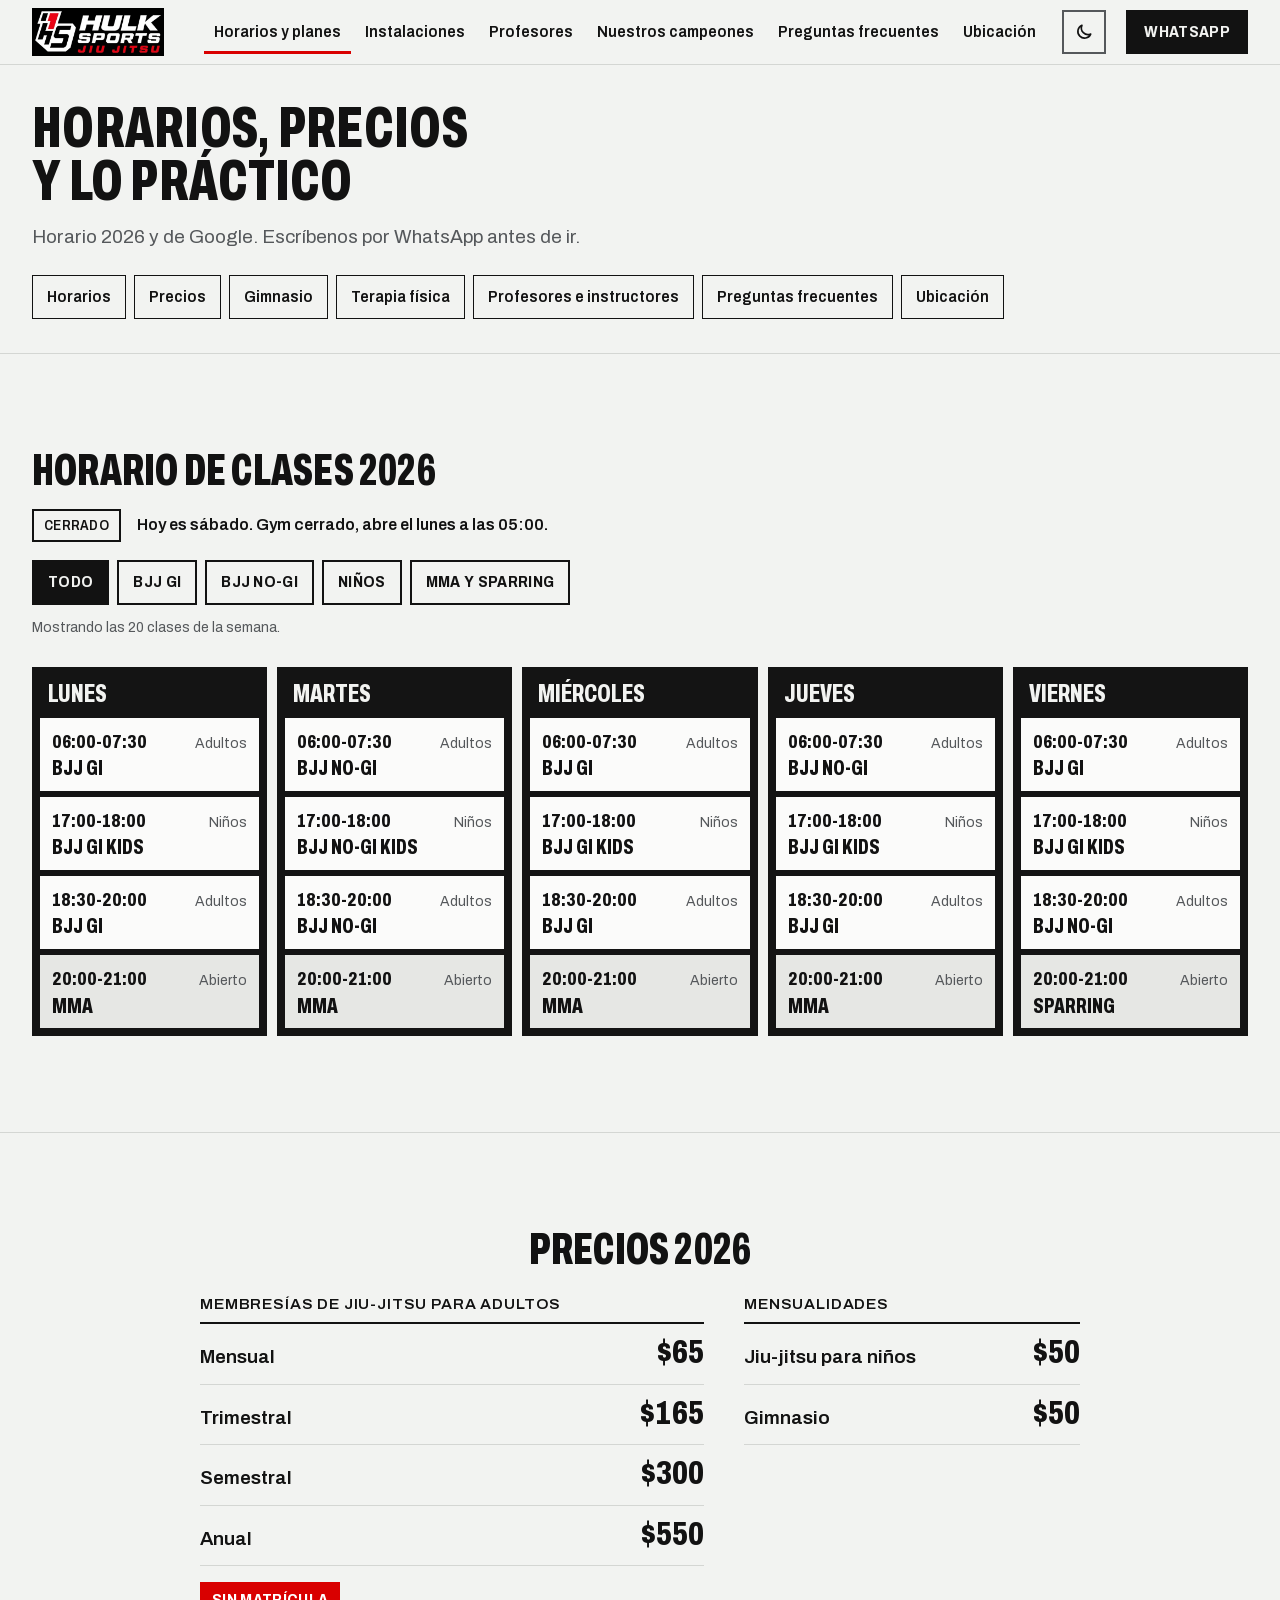
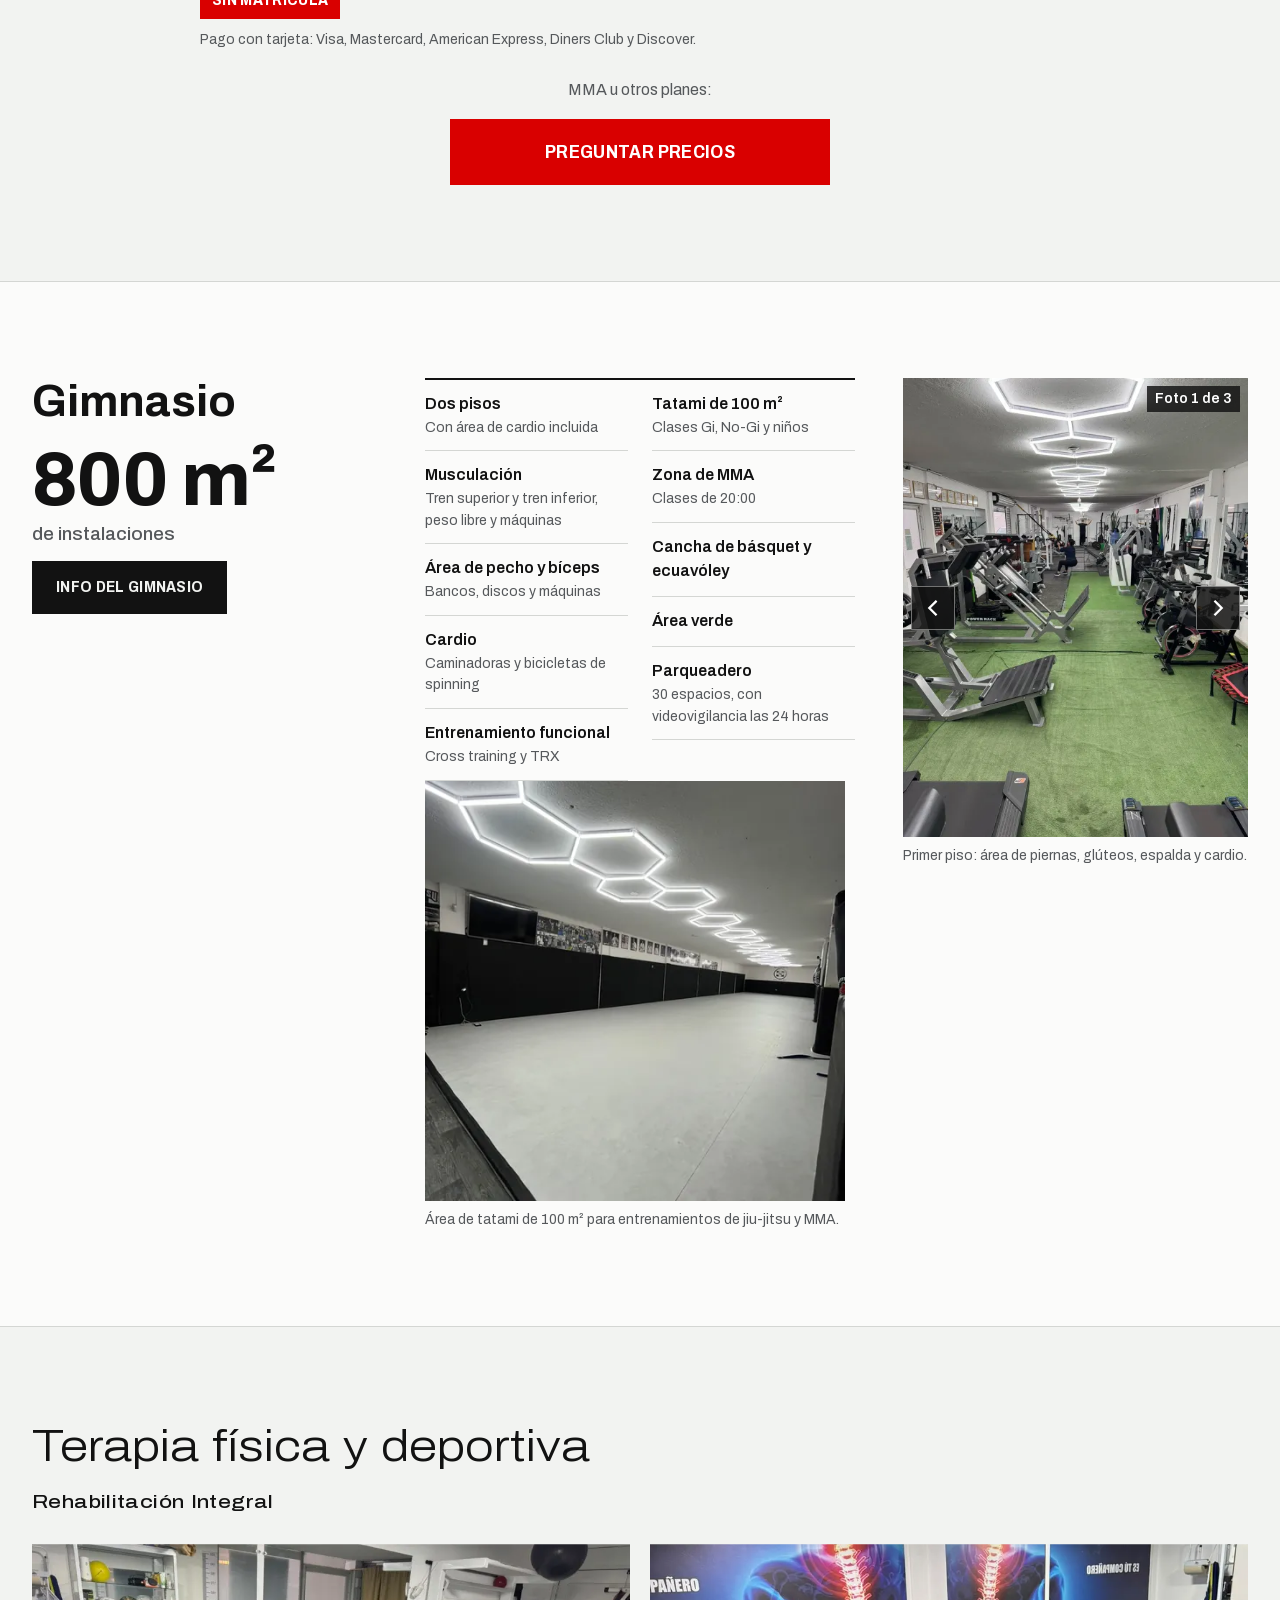
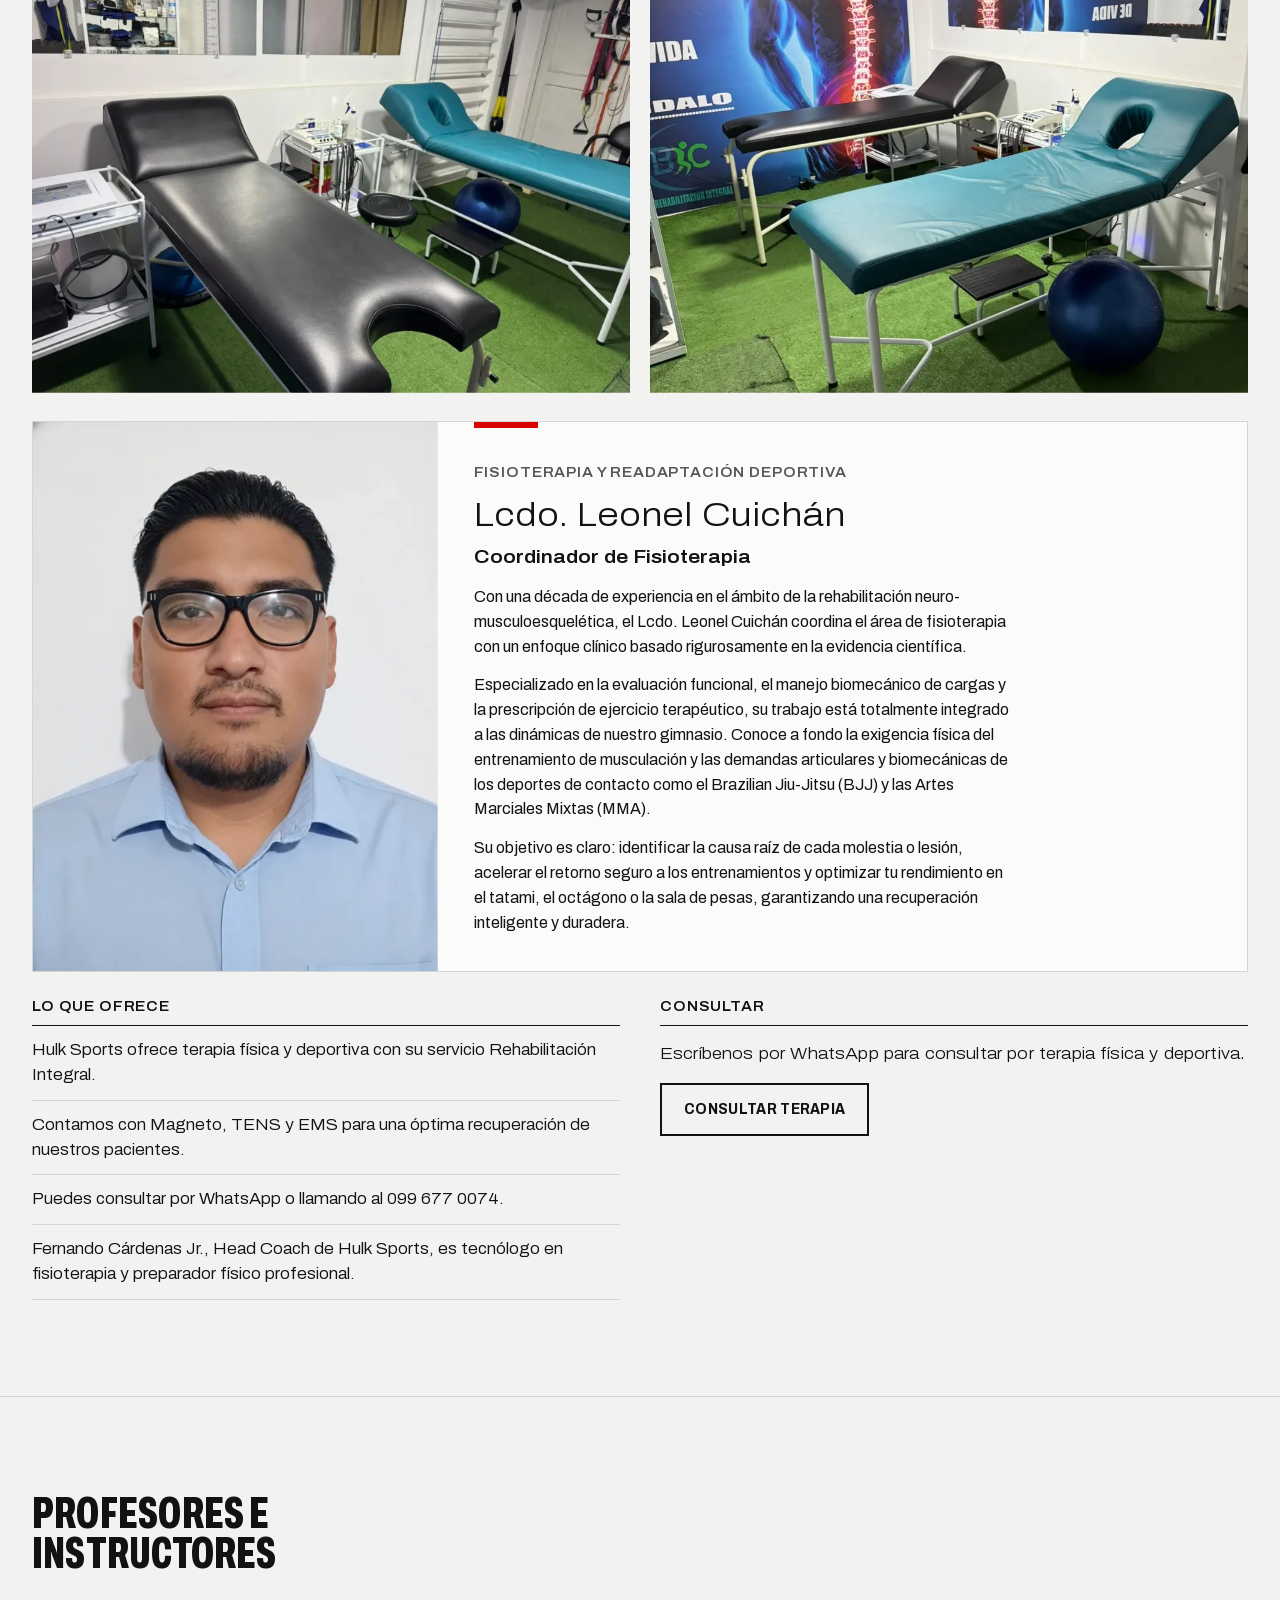
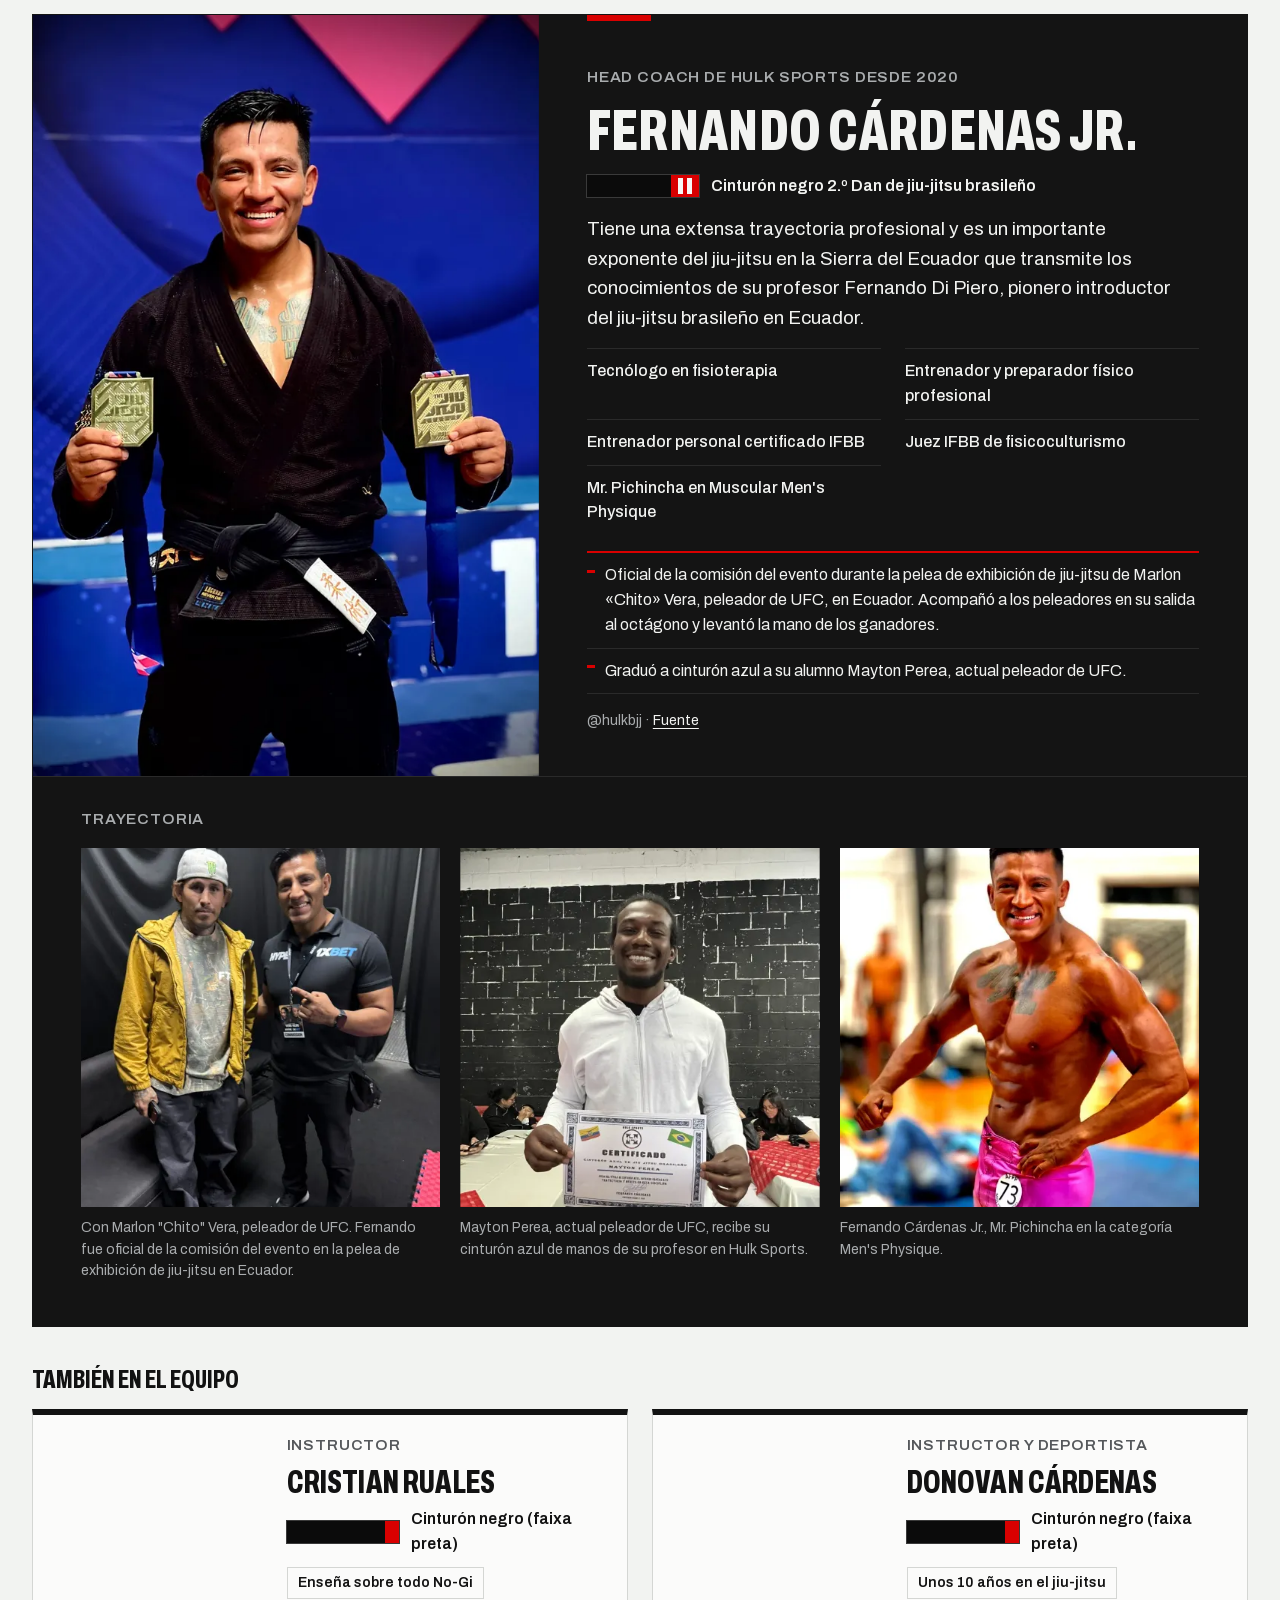
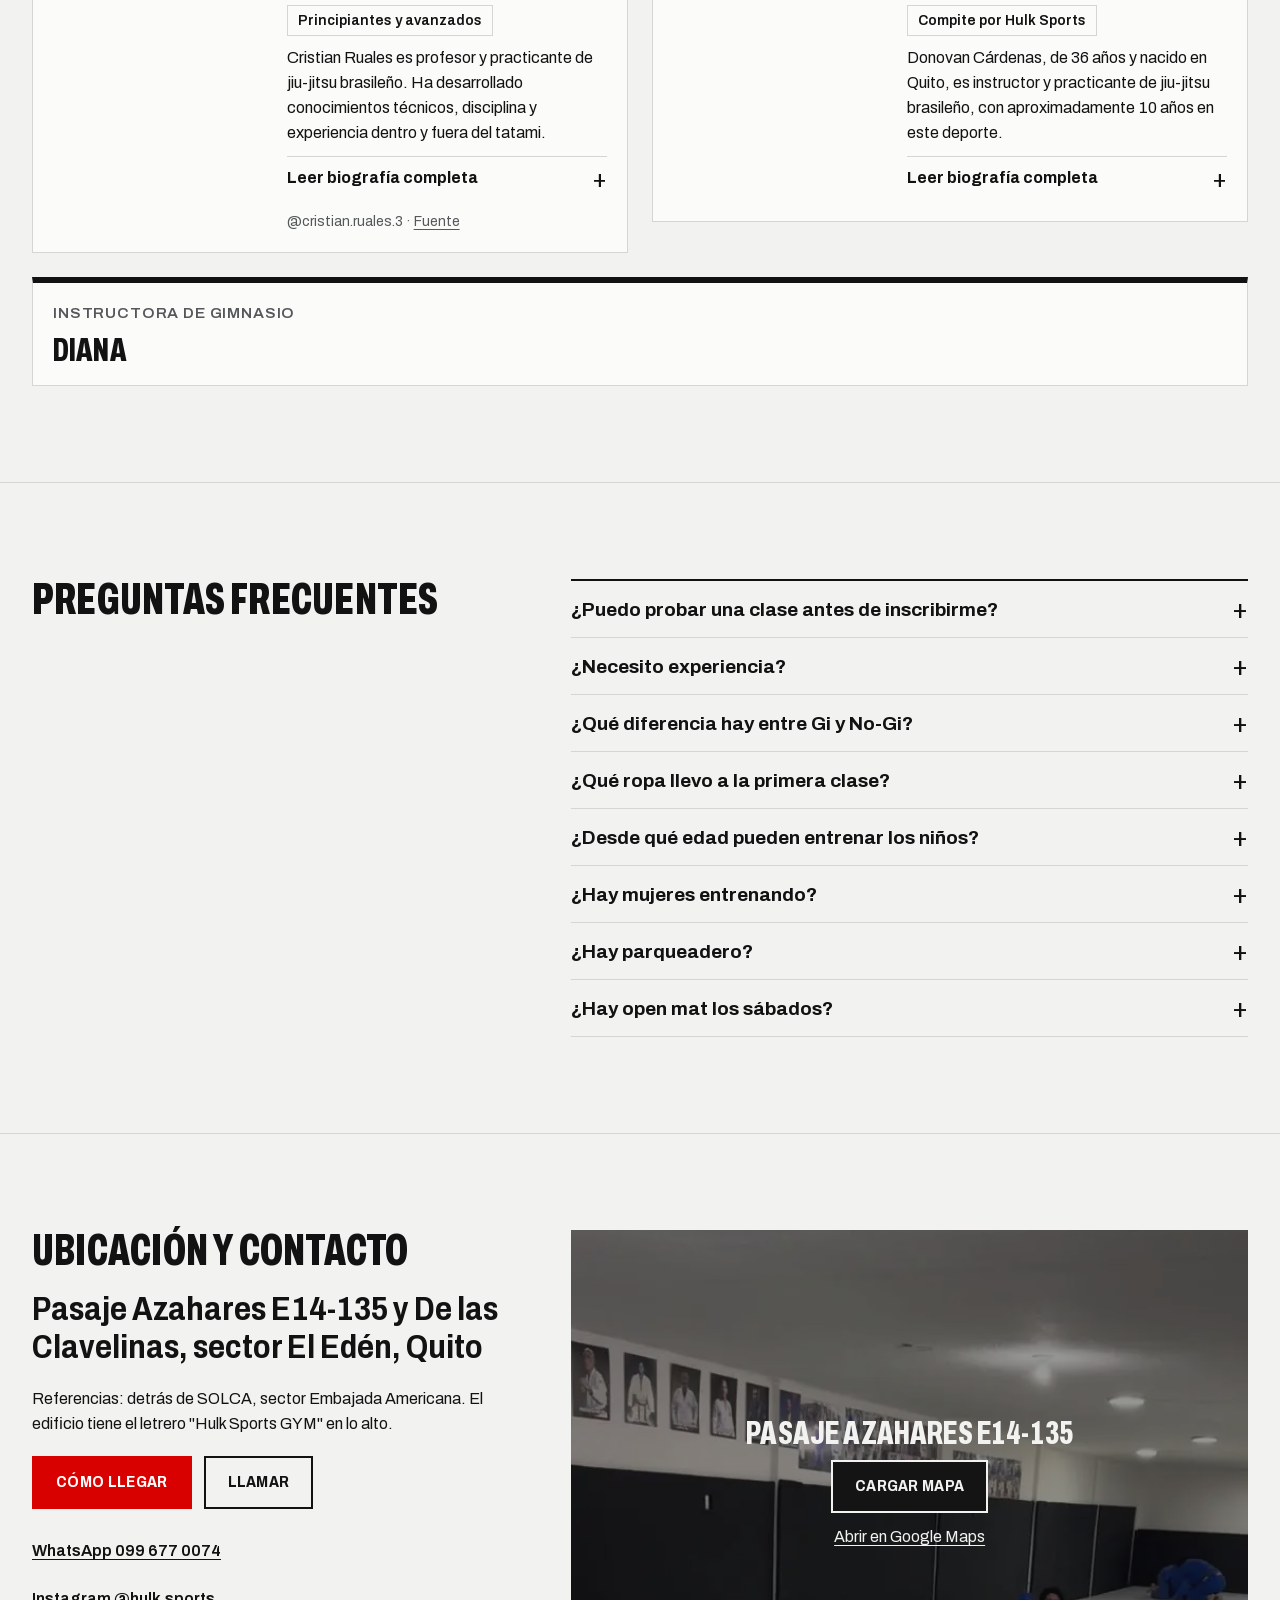
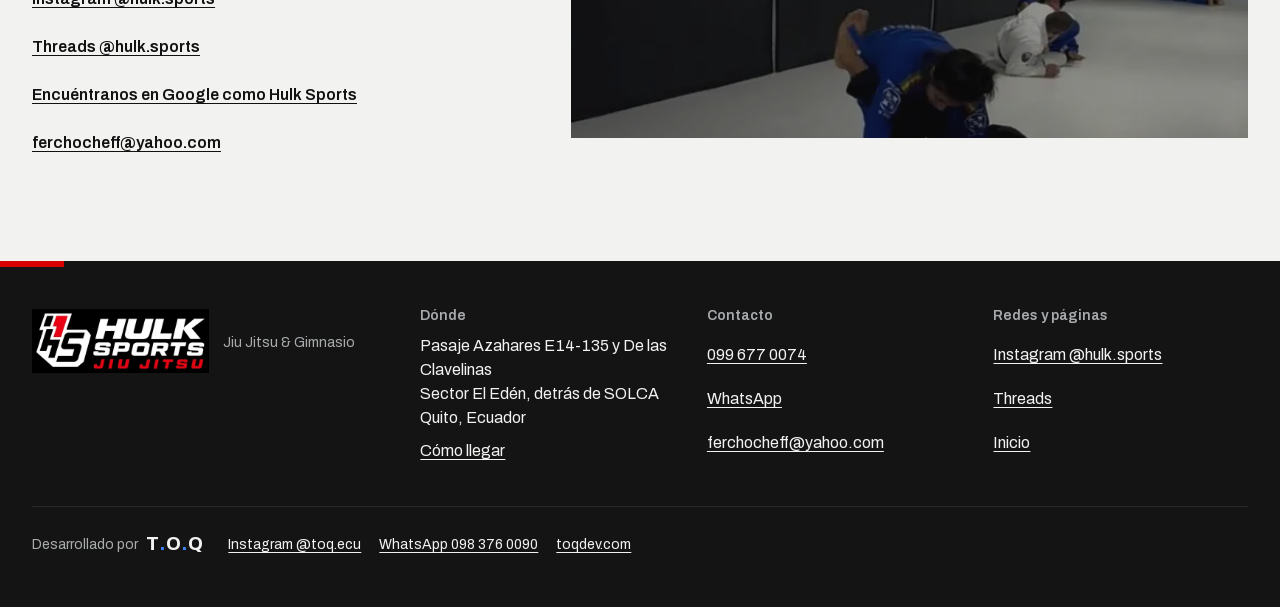
==== horarios-y-planes.html @ 64f9b918 "Carrusel y contado" ====
<!doctype html>
<html lang="es-EC">
<head>
  <meta charset="utf-8">
  <meta name="viewport" content="width=device-width, initial-scale=1, viewport-fit=cover">
  <title>Horario 2026 de jiu-jitsu y MMA en Quito · Hulk Sports</title>
  <meta name="description" content="Horario 2026 de jiu-jitsu Gi y No-Gi, niños, MMA y sparring. Precios, gimnasio, terapia física, profesores y cómo llegar a Hulk Sports, El Edén, Quito.">
  <meta name="theme-color" content="#141414">
  <meta property="og:type" content="website">
  <meta property="og:locale" content="es_EC">
  <meta property="og:site_name" content="Hulk Sports">
  <meta property="og:title" content="Horario 2026 de jiu-jitsu y MMA en Quito · Hulk Sports">
  <meta property="og:description" content="Horario 2026 por día y disciplina, precios de membresías y cómo llegar a Hulk Sports, El Edén, Quito.">
  <meta property="og:url" content="https://hulksportsec.com/horarios-y-planes">
  <meta property="og:image" content="https://hulksportsec.com/assets/og-hulk-sports-nuevo.jpg">
  <meta property="og:image:width" content="1200">
  <meta property="og:image:height" content="630">
  <meta name="twitter:card" content="summary_large_image">
  <link rel="canonical" href="https://hulksportsec.com/horarios-y-planes">
  <link rel="icon" href="favicon.ico" sizes="48x48">
  <link rel="icon" type="image/png" sizes="32x32" href="assets/logo/favicon-32-hs.png">
  <link rel="apple-touch-icon" href="assets/logo/apple-touch-icon-hs.png">
  <link rel="preload" href="assets/fonts/archivo-latin-var.woff2" as="font" type="font/woff2" crossorigin>
  <link rel="stylesheet" href="css/styles.css">
  <script>
    document.documentElement.classList.add('js');
    // Tema elegido con el botón (antes de pintar, para que no parpadee)
    try { var t = localStorage.getItem('tema'); if (t === 'oscuro' || t === 'claro') document.documentElement.dataset.tema = t; } catch (e) {}
  </script>
  <script type="application/ld+json">
  {
    "@context": "https://schema.org",
    "@graph": [
      {
        "@type": "WebPage",
        "@id": "https://hulksportsec.com/horarios-y-planes#pagina",
        "url": "https://hulksportsec.com/horarios-y-planes",
        "name": "Horario 2026 de jiu-jitsu y MMA en Quito · Hulk Sports",
        "inLanguage": "es-EC",
        "isPartOf": {"@id": "https://hulksportsec.com/#sitio"},
        "about": {"@id": "https://hulksportsec.com/#hulk-sports"},
        "breadcrumb": {"@id": "https://hulksportsec.com/horarios-y-planes#migas"}
      },
      {
        "@type": "BreadcrumbList",
        "@id": "https://hulksportsec.com/horarios-y-planes#migas",
        "itemListElement": [
          {"@type": "ListItem", "position": 1, "name": "Inicio", "item": "https://hulksportsec.com/"},
          {"@type": "ListItem", "position": 2, "name": "Horarios y planes", "item": "https://hulksportsec.com/horarios-y-planes"}
        ]
      }
    ]
  }
  </script>
</head>
<body>
<a class="saltar" href="#contenido">Saltar al contenido</a>

<header class="top">
  <div class="wrap">
    <a class="marca" href="index.html" aria-label="Hulk Sports, inicio">
      <img src="assets/logo/logo-hulk-sports-horizontal-480.webp" srcset="assets/logo/logo-hulk-sports-horizontal-480.webp 480w, assets/logo/logo-hulk-sports-horizontal-960.webp 960w" sizes="132px" width="132" height="48" alt="">
    </a>
    <nav class="nav" aria-label="Principal">
      <a href="horarios-y-planes.html#horarios" aria-current="page"><span class="corto">Horarios</span><span class="largo">Horarios y planes</span></a>
      <a href="index.html#instalaciones">Instalaciones</a>
      <a href="#equipo">Profesores</a>
      <a href="index.html#campeones">Nuestros campeones</a>
      <a href="#preguntas">Preguntas frecuentes</a>
      <a class="solo-escritorio" href="#ubicacion">Ubicación</a>
    </nav>
    <button type="button" class="tema" data-tema-boton aria-pressed="false" aria-label="Modo oscuro" title="Cambiar a modo oscuro"><svg class="luna" viewBox="0 0 24 24" aria-hidden="true"><path d="M20 14.5A8 8 0 0 1 9.5 4a8 8 0 1 0 10.5 10.5Z"/></svg><svg class="sol" viewBox="0 0 24 24" aria-hidden="true"><circle cx="12" cy="12" r="4"/><path d="M12 2v2M12 20v2M4.9 4.9l1.4 1.4M17.7 17.7l1.4 1.4M2 12h2M20 12h2M4.9 19.1l1.4-1.4M17.7 6.3l1.4-1.4"/></svg></button>
    <a class="btn btn-tinta solo-escritorio" data-wa="general" href="https://wa.me/593996770074?text=Hola%20Hulk%20Sports%2C%20tengo%20una%20pregunta.">WhatsApp</a>
  </div>
</header>

<main id="contenido">

  <section class="intro2" aria-labelledby="titulo-p2">
    <div class="wrap">
      <h1 id="titulo-p2" class="voz-golpe">Horarios, precios y lo práctico</h1>
      <p>Horario 2026 y de Google. Escríbenos por WhatsApp antes de ir.</p>
      <nav class="saltos" aria-label="En esta página">
        <a href="#horarios">Horarios</a>
        <a href="#precios">Precios</a>
        <a href="#gimnasio">Gimnasio</a>
        <a href="#terapia">Terapia física</a>
        <a href="#equipo">Profesores e instructores</a>
        <a href="#preguntas">Preguntas frecuentes</a>
        <a href="#ubicacion">Ubicación</a>
      </nav>
    </div>
  </section>

  <section id="horarios" class="sec" aria-labelledby="titulo-horarios">
    <div class="wrap">
      <div class="pizarra-cabeza">
        <h2 id="titulo-horarios" class="voz-golpe">Horario de clases 2026</h2>
        <p class="estado" id="estado" aria-live="polite">Lunes a viernes. Open mat los sábados.</p>
        <div class="filtros-wrap">
          <div class="filtros" role="group" aria-label="Filtrar por disciplina">
            <button type="button" data-filtro="todo" aria-pressed="true">Todo</button>
            <button type="button" data-filtro="gi" aria-pressed="false">BJJ Gi</button>
            <button type="button" data-filtro="nogi" aria-pressed="false">BJJ No-Gi</button>
            <button type="button" data-filtro="ninos" aria-pressed="false">Niños</button>
            <button type="button" data-filtro="mma" aria-pressed="false">MMA y sparring</button>
          </div>
          <p class="nota" id="filtro-resumen" aria-live="polite">Mostrando las 20 clases de la semana.</p>
        </div>
      </div>

      <div class="pizarra" id="pizarra">
        <article class="dia" data-dia="1" aria-labelledby="d1">
          <h3 id="d1">Lunes <span class="hoy-marca">Hoy</span></h3>
          <ol>
            <li class="clase" data-tipo="gi" data-hora="06:00"><span class="horas"><time>06:00</time>-<time>07:30</time></span><span class="nombre">BJJ Gi</span><span class="nivel">Adultos</span></li>
            <li class="clase" data-tipo="ninos" data-hora="17:00"><span class="horas"><time>17:00</time>-<time>18:00</time></span><span class="nombre">BJJ Gi Kids</span><span class="nivel">Niños</span></li>
            <li class="clase" data-tipo="gi" data-hora="18:30"><span class="horas"><time>18:30</time>-<time>20:00</time></span><span class="nombre">BJJ Gi</span><span class="nivel">Adultos</span></li>
            <li class="clase" data-tipo="mma" data-hora="20:00"><span class="horas"><time>20:00</time>-<time>21:00</time></span><span class="nombre">MMA</span><span class="nivel">Abierto</span></li>
          </ol>
        </article>
        <article class="dia" data-dia="2" aria-labelledby="d2">
          <h3 id="d2">Martes <span class="hoy-marca">Hoy</span></h3>
          <ol>
            <li class="clase" data-tipo="nogi" data-hora="06:00"><span class="horas"><time>06:00</time>-<time>07:30</time></span><span class="nombre">BJJ No-Gi</span><span class="nivel">Adultos</span></li>
            <li class="clase" data-tipo="ninos" data-hora="17:00"><span class="horas"><time>17:00</time>-<time>18:00</time></span><span class="nombre">BJJ No-Gi Kids</span><span class="nivel">Niños</span></li>
            <li class="clase" data-tipo="nogi" data-hora="18:30"><span class="horas"><time>18:30</time>-<time>20:00</time></span><span class="nombre">BJJ No-Gi</span><span class="nivel">Adultos</span></li>
            <li class="clase" data-tipo="mma" data-hora="20:00"><span class="horas"><time>20:00</time>-<time>21:00</time></span><span class="nombre">MMA</span><span class="nivel">Abierto</span></li>
          </ol>
        </article>
        <article class="dia" data-dia="3" aria-labelledby="d3">
          <h3 id="d3">Miércoles <span class="hoy-marca">Hoy</span></h3>
          <ol>
            <li class="clase" data-tipo="gi" data-hora="06:00"><span class="horas"><time>06:00</time>-<time>07:30</time></span><span class="nombre">BJJ Gi</span><span class="nivel">Adultos</span></li>
            <li class="clase" data-tipo="ninos" data-hora="17:00"><span class="horas"><time>17:00</time>-<time>18:00</time></span><span class="nombre">BJJ Gi Kids</span><span class="nivel">Niños</span></li>
            <li class="clase" data-tipo="gi" data-hora="18:30"><span class="horas"><time>18:30</time>-<time>20:00</time></span><span class="nombre">BJJ Gi</span><span class="nivel">Adultos</span></li>
            <li class="clase" data-tipo="mma" data-hora="20:00"><span class="horas"><time>20:00</time>-<time>21:00</time></span><span class="nombre">MMA</span><span class="nivel">Abierto</span></li>
          </ol>
        </article>
        <article class="dia" data-dia="4" aria-labelledby="d4">
          <h3 id="d4">Jueves <span class="hoy-marca">Hoy</span></h3>
          <ol>
            <li class="clase" data-tipo="nogi" data-hora="06:00"><span class="horas"><time>06:00</time>-<time>07:30</time></span><span class="nombre">BJJ No-Gi</span><span class="nivel">Adultos</span></li>
            <li class="clase" data-tipo="ninos" data-hora="17:00"><span class="horas"><time>17:00</time>-<time>18:00</time></span><span class="nombre">BJJ Gi Kids</span><span class="nivel">Niños</span></li>
            <li class="clase" data-tipo="gi" data-hora="18:30"><span class="horas"><time>18:30</time>-<time>20:00</time></span><span class="nombre">BJJ Gi</span><span class="nivel">Adultos</span></li>
            <li class="clase" data-tipo="mma" data-hora="20:00"><span class="horas"><time>20:00</time>-<time>21:00</time></span><span class="nombre">MMA</span><span class="nivel">Abierto</span></li>
          </ol>
        </article>
        <article class="dia" data-dia="5" aria-labelledby="d5">
          <h3 id="d5">Viernes <span class="hoy-marca">Hoy</span></h3>
          <ol>
            <li class="clase" data-tipo="gi" data-hora="06:00"><span class="horas"><time>06:00</time>-<time>07:30</time></span><span class="nombre">BJJ Gi</span><span class="nivel">Adultos</span></li>
            <li class="clase" data-tipo="ninos" data-hora="17:00"><span class="horas"><time>17:00</time>-<time>18:00</time></span><span class="nombre">BJJ Gi Kids</span><span class="nivel">Niños</span></li>
            <li class="clase" data-tipo="nogi" data-hora="18:30"><span class="horas"><time>18:30</time>-<time>20:00</time></span><span class="nombre">BJJ No-Gi</span><span class="nivel">Adultos</span></li>
            <li class="clase" data-tipo="sparring" data-hora="20:00"><span class="horas"><time>20:00</time>-<time>21:00</time></span><span class="nombre">Sparring</span><span class="nivel">Abierto</span></li>
          </ol>
        </article>
      </div>
    </div>
  </section>

  <section id="precios" class="sec precios con-filo" aria-labelledby="titulo-precios">
    <div class="wrap">
      <h2 id="titulo-precios" class="sec-titulo voz-golpe">Precios 2026</h2>
      <div class="tarifas-grid">
        <div class="tarifas">
          <h3>Membresías de <span class="sin-corte">jiu-jitsu</span> para adultos</h3>
          <ul class="tarifas-lista">
            <li><span>Mensual</span><strong>$65</strong></li>
            <li><span>Trimestral</span><strong>$165</strong></li>
            <li><span>Semestral</span><strong>$300</strong></li>
            <li><span>Anual</span><strong>$550</strong></li>
          </ul>
          <p class="tarifas-sello">Sin matrícula</p>
          <p class="nota">Pago con tarjeta: Visa, Mastercard, American Express, Diners Club y Discover.</p>
        </div>
        <div class="promo" data-vence="2026-11-15">
          <p class="promo-etiqueta">Promoción del gimnasio</p>
          <p class="promo-cifra"><strong>$75</strong><span>3 meses de gimnasio</span></p>
          <p class="promo-fecha">Válida hasta el 15 de noviembre de 2026.</p>
        </div>
        <div class="tarifas">
          <h3>Mensualidades</h3>
          <ul class="tarifas-lista">
            <li><span>Jiu-jitsu para niños</span><strong>$50</strong></li>
            <li><span>Gimnasio</span><strong>$50</strong></li>
          </ul>
        </div>
      </div>
      <p class="precios-otros">MMA u otros planes:</p>
      <a class="btn btn-rojo btn-grande" data-wa="planes" href="https://wa.me/593996770074?text=Hola%20Hulk%20Sports%2C%20%C2%BFcu%C3%A1les%20son%20los%20precios%20y%20planes%20vigentes%3F">Preguntar precios</a>
    </div>
  </section>

  <section id="gimnasio" class="sec gym2" aria-labelledby="titulo-gym">
    <div class="wrap">
      <div class="pila">
        <h2 id="titulo-gym" class="sec-titulo voz-ritmo">Gimnasio</h2>
        <p class="metros">800 m²<small>de instalaciones</small></p>
        <a class="btn btn-tinta" data-wa="gym" href="https://wa.me/593996770074?text=Hola%20Hulk%20Sports%2C%20quiero%20informaci%C3%B3n%20del%20gimnasio%3A%20horario%20y%20precio.">Info del gimnasio</a>
      </div>
      <div>
        <ul class="zonas-lista">
          <li>Dos pisos<small>Con área de cardio incluida</small></li>
          <li>Musculación<small>Tren superior y tren inferior, peso libre y máquinas</small></li>
          <li>Área de pecho y bíceps<small>Bancos, discos y máquinas</small></li>
          <li>Cardio<small>Caminadoras y bicicletas de spinning</small></li>
          <li>Entrenamiento funcional<small>Cross training y TRX</small></li>
          <li>Tatami de 100 m²<small>Clases Gi, No-Gi y niños</small></li>
          <li>Zona de MMA<small>Clases de 20:00</small></li>
          <li>Cancha de básquet y ecuavóley</li>
          <li>Área verde</li>
          <li>Parqueadero<small>30 espacios, con videovigilancia las 24 horas</small></li>
        </ul>
        <figure class="gym-tatami">
          <img src="assets/fotos/tatami-amplio-800.webp" srcset="assets/fotos/tatami-amplio-480.webp 480w, assets/fotos/tatami-amplio-800.webp 800w, assets/fotos/tatami-amplio-1080.webp 1080w" sizes="(min-width: 600px) 420px, calc(100vw - 32px)" width="1080" height="1080" alt="Tatami blanco con paredes acolchadas negras y luces LED hexagonales en el techo; sacos de boxeo a la derecha" loading="lazy" decoding="async">
          <figcaption>Área de tatami de 100 m² para entrenamientos de jiu-jitsu y MMA.</figcaption>
        </figure>
      </div>
      <div class="carrusel gym-carrusel" data-carrusel role="group" aria-roledescription="carrusel" aria-label="Fotos del gimnasio">
        <p class="carrusel-contador" aria-live="polite">Foto 1 de 3</p>
        <ul class="carrusel-pista" tabindex="0" aria-label="Fotos del gimnasio">
          <li class="carrusel-foto">
            <figure>
              <img src="assets/fotos/gym-piso-principal-480.webp" srcset="assets/fotos/gym-piso-principal-480.webp 480w, assets/fotos/gym-piso-principal-960.webp 960w" sizes="(min-width: 900px) 30vw, 100vw" width="960" height="1280" alt="Piso principal del gimnasio: máquinas de pierna a la izquierda, bicicletas de spinning a la derecha, piso de césped sintético y luces LED hexagonales en el techo" loading="lazy" decoding="async">
              <figcaption>Primer piso: área de piernas, glúteos, espalda y cardio.</figcaption>
            </figure>
          </li>
          <li class="carrusel-foto">
            <figure>
              <img src="assets/fotos/gym-cardio-480.webp" srcset="assets/fotos/gym-cardio-480.webp 480w, assets/fotos/gym-cardio-960.webp 960w" sizes="(min-width: 900px) 30vw, 100vw" width="960" height="1280" alt="Primer piso visto desde las caminadoras: máquinas de pierna a la izquierda, bicicletas de spinning y espejos a la derecha, piso de césped sintético y luces LED hexagonales en el techo" loading="lazy" decoding="async">
              <figcaption>Primer piso visto desde las caminadoras, con máquinas de pierna y bicicletas de spinning.</figcaption>
            </figure>
          </li>
          <li class="carrusel-foto">
            <figure>
              <img src="assets/fotos/gym-pecho-biceps-480.webp" srcset="assets/fotos/gym-pecho-biceps-480.webp 480w, assets/fotos/gym-pecho-biceps-960.webp 960w" sizes="(min-width: 900px) 30vw, 100vw" width="960" height="1280" alt="Área de pecho y bíceps: banco con discos, máquinas de pecho iluminadas con luces LED moradas y un mural de Hulk con la frase No excusas" loading="lazy" decoding="async">
              <figcaption>Segundo piso: tren superior, pecho, bíceps, tríceps y hombros.</figcaption>
            </figure>
          </li>
        </ul>
        <button class="carrusel-flecha carrusel-ant" type="button" aria-label="Foto anterior"><svg viewBox="0 0 24 24" aria-hidden="true" focusable="false"><path d="M15 5l-7 7 7 7"/></svg></button>
        <button class="carrusel-flecha carrusel-sig" type="button" aria-label="Foto siguiente"><svg viewBox="0 0 24 24" aria-hidden="true" focusable="false"><path d="M9 5l7 7-7 7"/></svg></button>
      </div>
    </div>
  </section>

  <section id="terapia" class="sec terapia" aria-labelledby="titulo-terapia">
    <div class="wrap">
      <h2 id="titulo-terapia">Terapia física y deportiva</h2>
      <p class="terapia-marca">Rehabilitación Integral</p>
      <div class="terapia-fotos">
        <figure>
          <img src="assets/fotos/fisio-camillas-480.webp" srcset="assets/fotos/fisio-camillas-480.webp 480w, assets/fotos/fisio-camillas-800.webp 800w, assets/fotos/fisio-camillas-1280.webp 1280w" sizes="(min-width: 900px) 50vw, 100vw" width="1280" height="960" alt="Sala de terapia física con dos camillas, una negra y una turquesa, equipos con electrodos sobre carritos, balón de ejercicio, espaldera y bandas elásticas" loading="lazy" decoding="async" data-revelar>
        </figure>
        <figure>
          <img src="assets/fotos/fisio-sala-480.webp" srcset="assets/fotos/fisio-sala-480.webp 480w, assets/fotos/fisio-sala-960.webp 960w" sizes="(min-width: 900px) 50vw, 100vw" width="960" height="1280" alt="Camilla turquesa y camilla negra frente a un mural de una columna vertebral iluminada, con piso de césped sintético" loading="lazy" decoding="async" data-revelar>
        </figure>
      </div>
      <article class="especialista" aria-labelledby="nombre-leonel">
        <figure class="especialista-foto">
          <img src="assets/fotos/leonel-cuichan-480.webp" srcset="assets/fotos/leonel-cuichan-480.webp 480w, assets/fotos/leonel-cuichan-800.webp 800w" sizes="(min-width: 900px) 30vw, (min-width: 520px) 320px, 100vw" width="800" height="1097" alt="Retrato del Lic. Leonel Cuichán" loading="lazy" decoding="async" data-revelar>
        </figure>
        <div class="especialista-texto">
          <p class="especialista-etiqueta">Fisioterapia y Readaptación Deportiva</p>
          <h3 id="nombre-leonel">Lcdo. Leonel Cuichán</h3>
          <p class="especialista-cargo">Coordinador de Fisioterapia</p>
          <p>Con una década de experiencia en el ámbito de la rehabilitación neuro-musculoesquelética, el Lcdo. Leonel Cuichán coordina el área de fisioterapia con un enfoque clínico basado rigurosamente en la evidencia científica.</p>
          <p>Especializado en la evaluación funcional, el manejo biomecánico de cargas y la prescripción de ejercicio terapéutico, su trabajo está totalmente integrado a las dinámicas de nuestro gimnasio. Conoce a fondo la exigencia física del entrenamiento de musculación y las demandas articulares y biomecánicas de los deportes de contacto como el Brazilian Jiu-Jitsu (BJJ) y las Artes Marciales Mixtas (MMA).</p>
          <p>Su objetivo es claro: identificar la causa raíz de cada molestia o lesión, acelerar el retorno seguro a los entrenamientos y optimizar tu rendimiento en el tatami, el octágono o la sala de pesas, garantizando una recuperación inteligente y duradera.</p>
        </div>
      </article>
      <div class="columnas">
        <div>
          <h3>Lo que ofrece</h3>
          <ul>
            <li>Hulk Sports ofrece terapia física y deportiva con su servicio Rehabilitación Integral.</li>
            <li>Contamos con Magneto, TENS y EMS para una óptima recuperación de nuestros pacientes.</li>
            <li>Puedes consultar por WhatsApp o llamando al 099 677 0074.</li>
            <li>Fernando Cárdenas Jr., Head Coach de Hulk Sports, es tecnólogo en fisioterapia y preparador físico profesional.</li>
          </ul>
        </div>
        <div class="pila">
          <h3>Consultar</h3>
          <p class="voz-calma">Escríbenos por WhatsApp para consultar por terapia física y deportiva.</p>
          <a class="btn btn-borde" data-wa="fisio" href="https://wa.me/593996770074?text=Hola%20Hulk%20Sports%2C%20quiero%20consultar%20por%20el%20servicio%20de%20terapia%20f%C3%ADsica%20y%20deportiva.">Consultar terapia</a>
        </div>
      </div>
    </div>
  </section>

  <section id="equipo" class="sec equipo con-filo" aria-labelledby="titulo-equipo">
    <div class="wrap">
      <h2 id="titulo-equipo" class="sec-titulo voz-golpe">Profesores e instructores</h2>

      <article class="coach" aria-labelledby="nombre-fernando">
        <figure class="coach-foto">
          <img src="assets/fotos/fernando-480.webp" srcset="assets/fotos/fernando-480.webp 480w, assets/fotos/fernando-800.webp 800w" sizes="(min-width: 1320px) 520px, (min-width: 900px) 40vw, 100vw" width="800" height="1000" alt="Fernando Cárdenas Jr. con gi negro y dos medallas doradas" loading="lazy" decoding="async" data-revelar>
        </figure>
        <div class="coach-texto">
          <p class="coach-etiqueta">Head Coach de Hulk Sports desde 2020</p>
          <h3 id="nombre-fernando" class="voz-golpe">Fernando Cárdenas Jr.</h3>
          <p class="grado"><span class="cinturon" aria-hidden="true"><span class="cuerpo"></span><span class="punta"><i></i><i></i></span></span>Cinturón negro 2.º Dan de jiu-jitsu brasileño</p>
          <p class="coach-bio">Tiene una extensa trayectoria profesional y es un importante exponente del jiu-jitsu en la Sierra del Ecuador que transmite los conocimientos de su profesor Fernando Di Piero, pionero introductor del jiu-jitsu brasileño en Ecuador.</p>
          <ul class="credenciales">
            <li>Tecnólogo en fisioterapia</li>
            <li>Entrenador y preparador físico profesional</li>
            <li>Entrenador personal certificado IFBB</li>
            <li>Juez IFBB de fisicoculturismo</li>
            <li>Mr. Pichincha en Muscular Men's Physique</li>
          </ul>
          <ul class="logros">
            <li>Oficial de la comisión del evento durante la pelea de exhibición de jiu-jitsu de Marlon «Chito» Vera, peleador de UFC, en Ecuador. Acompañó a los peleadores en su salida al octágono y levantó la mano de los ganadores.</li>
            <li>Graduó a cinturón azul a su alumno Mayton Perea, actual peleador de UFC.</li>
          </ul>
          <p class="coach-fuente">@hulkbjj · <a href="https://www.instagram.com/p/C4RPywfvAto/" target="_blank" rel="noopener">Fuente</a></p>
        </div>
        <div class="trayectoria">
          <h4>Trayectoria</h4>
          <div class="trayectoria-fotos">
            <figure>
              <img src="assets/fotos/profe-chito-vera-480.webp" srcset="assets/fotos/profe-chito-vera-480.webp 480w, assets/fotos/profe-chito-vera-960.webp 960w" sizes="(min-width: 1320px) 290px, (min-width: 900px) 21vw, 50vw" width="960" height="1280" alt="Fernando Cárdenas Jr., con polo negro y credencial del evento, junto a Marlon Chito Vera, de chaqueta amarilla y gorra, detrás del escenario" loading="lazy" decoding="async" data-revelar>
              <figcaption>Con Marlon "Chito" Vera, peleador de UFC. Fernando fue oficial de la comisión del evento en la pelea de exhibición de jiu-jitsu en Ecuador.</figcaption>
            </figure>
            <figure>
              <img src="assets/fotos/mayton-perea-azul-480.webp" srcset="assets/fotos/mayton-perea-azul-480.webp 480w, assets/fotos/mayton-perea-azul-900.webp 900w" sizes="(min-width: 1320px) 290px, (min-width: 900px) 21vw, 50vw" width="900" height="1200" alt="Mayton Perea sonríe y muestra su certificado de cinturón azul de jiu-jitsu brasileño de Hulk Sports, firmado por Fernando Cárdenas" loading="lazy" decoding="async" data-revelar>
              <figcaption>Mayton Perea, actual peleador de UFC, recibe su cinturón azul de manos de su profesor en Hulk Sports.</figcaption>
            </figure>
            <figure>
              <img src="assets/fotos/profe-fisicoculturismo-555.webp" width="555" height="558" alt="Fernando Cárdenas Jr. posa en una competencia de fisicoculturismo, con short fucsia y el número 73" loading="lazy" decoding="async" data-revelar>
              <figcaption>Fernando Cárdenas Jr., Mr. Pichincha en la categoría Men's Physique.</figcaption>
            </figure>
          </div>
        </div>
      </article>

      <div class="equipo-resto">
        <h3 class="equipo-sub">También en el equipo</h3>
        <ul class="profes">
          <li class="profe profe-con-foto">
            <figure class="profe-foto">
              <img src="assets/fotos/cristian-480.webp" srcset="assets/fotos/cristian-480.webp 480w, assets/fotos/cristian-800.webp 800w" sizes="(min-width: 1200px) 250px, (min-width: 768px) 50vw, 100vw" width="800" height="1000" alt="Cristian Ruales con camiseta negra de Hulk Sports y los brazos flexionados" loading="lazy" decoding="async" data-revelar>
            </figure>
            <div class="profe-texto">
              <p class="profe-rol">Instructor</p>
              <h4 class="voz-golpe">Cristian Ruales</h4>
              <p class="grado"><span class="cinturon" aria-hidden="true"><span class="cuerpo"></span><span class="punta"></span></span>Cinturón negro (faixa preta)</p>
              <ul class="profe-datos">
                <li>Enseña sobre todo No-Gi</li>
                <li>Principiantes y avanzados</li>
              </ul>
              <p>Cristian Ruales es profesor y practicante de jiu-jitsu brasileño. Ha desarrollado conocimientos técnicos, disciplina y experiencia dentro y fuera del tatami.</p>
              <details class="profe-bio">
                <summary>Leer biografía completa</summary>
                <div>
                  <p>Cuenta con tres años de cinturón negro (faixa preta), reconocimiento que representa una etapa de madurez marcial, preparación técnica y compromiso con los principios fundamentales del jiu-jitsu brasileño.</p>
                  <p>Como instructor, mantiene el compromiso de transmitir sus conocimientos, en especial de No-Gi, a principiantes y avanzados, y así contribuye al desarrollo de esta disciplina. Su enseñanza se fundamenta en el respeto, la constancia, la disciplina y el aprendizaje continuo, valores esenciales para formar buenos artistas marciales.</p>
                  <p>Su visión del jiu-jitsu va más allá de las técnicas de combate y la competencia. Considera que esta disciplina es una herramienta de crecimiento personal que fortalece el carácter, la confianza, la concentración y la capacidad de superar desafíos.</p>
                  <p>En su labor como profesor, busca que cada alumno desarrolle sus habilidades de manera progresiva, comprenda los fundamentos técnicos y aprenda a desenvolverse con seguridad, responsabilidad y respeto hacia sus compañeros.</p>
                  <p>Para Cristian Ruales, ser cinturón negro no es el final del camino, sino el compromiso de seguir aprendiendo, perfeccionar su técnica y compartir sus conocimientos con las nuevas generaciones.</p>
                </div>
              </details>
              <p class="nota">@cristian.ruales.3 · <a href="https://www.instagram.com/p/C4f53PPLTMs/" target="_blank" rel="noopener">Fuente</a></p>
            </div>
          </li>
          <li class="profe profe-con-foto">
            <figure class="profe-foto">
              <img src="assets/fotos/donovan-480.webp" srcset="assets/fotos/donovan-480.webp 480w, assets/fotos/donovan-800.webp 800w" sizes="(min-width: 1200px) 250px, (min-width: 768px) 50vw, 100vw" width="800" height="1000" alt="Donovan con gi blanco y cinturón negro en el tatami de Hulk Sports" loading="lazy" decoding="async" data-revelar>
            </figure>
            <div class="profe-texto">
              <p class="profe-rol">Instructor y deportista</p>
              <h4 class="voz-golpe">Donovan Cárdenas</h4>
              <p class="grado"><span class="cinturon" aria-hidden="true"><span class="cuerpo"></span><span class="punta"></span></span>Cinturón negro (faixa preta) </p>
              <ul class="profe-datos">
                <li>Unos 10 años en el jiu-jitsu</li>
                <li>Compite por Hulk Sports</li>
              </ul>
              <p>Donovan Cárdenas, de 36 años y nacido en Quito, es instructor y practicante de jiu-jitsu brasileño, con aproximadamente 10 años en este deporte.</p>
              <details class="profe-bio">
                <summary>Leer biografía completa</summary>
                <div>
                  <p>Actualmente cuenta con dos años de trayectoria como cinturón negro (faixa preta) bajo el profesor Fernando Cárdenas «Hulk», distinción que representa el resultado de su constancia, compromiso, experiencia técnica y dedicación a este arte marcial.</p>
                  <p>A lo largo de su trayectoria ha participado en diferentes competencias de jiu-jitsu, representando a Hulk Sports Jiu Jitsu y demostrando sus capacidades en el tatami. Su nombre aparece en registros de competiciones como el Jiu Jitsu Showdown y el AJP Tour Guayaquil International Jiu-Jitsu Championship 2024, entre otros eventos del circuito ecuatoriano.</p>
                  <p>Más allá de la competencia, Donovan considera que el jiu-jitsu brasileño es una herramienta de formación integral que permite desarrollar no solo habilidades físicas y técnicas, sino también valores fundamentales como el respeto, la perseverancia, la disciplina, la humildad y el autocontrol.</p>
                  <p>Como profesor, su compromiso es transmitir sus conocimientos y experiencias a nuevas generaciones de practicantes, con una enseñanza basada en la técnica, el aprendizaje progresivo, la preparación física y el respeto por los principios del jiu-jitsu.</p>
                  <p>Su filosofía de enseñanza busca que cada alumno encuentre en este deporte una oportunidad para superar sus propios límites, fortalecer su confianza y desarrollar una mentalidad de crecimiento tanto dentro como fuera del tatami.</p>
                  <p>Donovan Cárdenas representa el compromiso de una generación de practicantes ecuatorianos que trabajan por el crecimiento y la difusión del jiu-jitsu brasileño en el país. Su objetivo no es solamente formar buenos competidores, sino también personas disciplinadas, seguras y comprometidas con su desarrollo personal y deportivo.</p>
                </div>
              </details>
            </div>
          </li>
          <li class="profe profe-corto">
            <p class="profe-rol">Instructora de gimnasio</p>
            <h4 class="voz-golpe">Diana</h4>
          </li>
        </ul>
      </div>
    </div>
  </section>

  <section id="preguntas" class="sec faq" aria-labelledby="titulo-faq">
    <div class="wrap">
      <h2 id="titulo-faq" class="sec-titulo voz-golpe">Preguntas frecuentes</h2>
      <div>
        <details>
          <summary>¿Puedo probar una clase antes de inscribirme?</summary>
          <div><p>Clase de prueba GRATIS. Consulta por WhatsApp qué horarios tienen.</p><p><a class="enlace-flecha" data-wa="prueba" href="https://wa.me/593996770074?text=Hola%20Hulk%20Sports%2C%20quiero%20consultar%20si%20tienen%20clases%20de%20prueba%20disponibles%20y%20qu%C3%A9%20horarios%20ofrecen.">Consultar clase de prueba</a></p>
            <ul class="faq-fotos">
              <li><figure><img src="assets/fotos/recepcion-480.webp" srcset="assets/fotos/recepcion-480.webp 480w, assets/fotos/recepcion-800.webp 800w, assets/fotos/recepcion-1080.webp 1080w" sizes="(min-width: 600px) 300px, 50vw" width="1080" height="1080" alt="Mostrador de entrada con el logo de Hulk Sports; al fondo, el tatami blanco con luces LED hexagonales y sacos de boxeo" loading="lazy" decoding="async"><figcaption>La entrada de Hulk Sports.</figcaption></figure></li>
              <li class="horizontal"><figure><img src="assets/fotos/adultos-manana-480.webp" srcset="assets/fotos/adultos-manana-480.webp 480w, assets/fotos/adultos-manana-800.webp 800w, assets/fotos/adultos-manana-1080.webp 1080w" sizes="(min-width: 600px) 300px, 50vw" width="1080" height="810" alt="Grupo del horario de la mañana con kimonos azules y negros, de pie y sentados en el tatami frente a la pared de fotos" loading="lazy" decoding="async"><figcaption>Grupo del horario de la mañana.</figcaption></figure></li>
            </ul>
          </div>
        </details>
        <details>
          <summary>¿Necesito experiencia?</summary>
          <div><p>No, no importa si no tienes experiencia.</p></div>
        </details>
        <details>
          <summary>¿Qué diferencia hay entre Gi y No-Gi?</summary>
          <div><p>Gi se entrena con kimono; No-Gi, sin kimono. Hulk Sports trabaja las dos modalidades y las alterna por día (mira la pizarra).</p>
            <ul class="faq-fotos">
              <li><figure><img src="assets/fotos/gi-grupo-332.webp" width="332" height="365" alt="Profesor con kimono blanco y cinturón negro junto a cuatro alumnos con kimonos azules y negros, sonriendo en el tatami" loading="lazy" decoding="async"><figcaption>Gi: con kimono.</figcaption></figure></li>
              <li class="horizontal"><figure><img src="assets/fotos/equipo-nogi-480.webp" srcset="assets/fotos/equipo-nogi-480.webp 480w, assets/fotos/equipo-nogi-800.webp 800w, assets/fotos/equipo-nogi-1200.webp 1200w" sizes="(min-width: 600px) 300px, 50vw" width="1200" height="900" alt="Seis integrantes del equipo de No-Gi, con rashguards negros de Hulk y números rojos, en posición de combate sobre el tatami" loading="lazy" decoding="async"><figcaption>No-Gi: sin kimono, con rashguard.</figcaption></figure></li>
            </ul>
          </div>
        </details>
        <details>
          <summary>¿Qué ropa llevo a la primera clase?</summary>
          <div><p>Para tu primera clase, utiliza ropa deportiva cómoda, sin cierres ni bolsillos, para entrenar con seguridad.</p>
            <ul class="faq-fotos">
              <li class="horizontal"><figure><img src="assets/fotos/ropa-primera-clase-377.webp" width="377" height="248" alt="Pantalón calentador gris y camiseta negra de manga corta" loading="lazy" decoding="async"><figcaption>Ejemplo: calentador y camiseta.</figcaption></figure></li>
            </ul>
          </div>
        </details>
        <details>
          <summary>¿Desde qué edad pueden entrenar los niños?</summary>
          <div><p>Desde los 4 años. La clase de niños es de lunes a viernes a las 17:00 y las inscripciones están abiertas todo el año.</p>
            <ul class="faq-fotos">
              <li><figure><img src="assets/fotos/kids-fila-480.webp" srcset="assets/fotos/kids-fila-480.webp 480w, assets/fotos/kids-fila-640.webp 640w" sizes="(min-width: 600px) 300px, 50vw" width="640" height="636" alt="Grupo de niños con kimonos blancos, azules y negros que señalan a la cámara; detrás, un adulto con kimono blanco" loading="lazy" decoding="async"><figcaption>Niños de Hulk Sports con sus kimonos.</figcaption></figure></li>
            </ul>
          </div>
        </details>
        <details>
          <summary>¿Hay mujeres entrenando?</summary>
          <div><p>Sí. Hulk Sports tiene un grupo femenino activo en jiu-jitsu.</p>
            <ul class="faq-fotos">
              <li class="horizontal"><figure><img src="assets/fotos/femenino-480.webp" srcset="assets/fotos/femenino-480.webp 480w, assets/fotos/femenino-800.webp 800w, assets/fotos/femenino-1200.webp 1200w, assets/fotos/femenino-1350.webp 1350w" sizes="(min-width: 600px) 300px, 50vw" width="1350" height="1130" alt="Cuatro alumnas del grupo femenino de jiu-jitsu sentadas en el tatami con sus kimonos, sonriendo a la cámara" loading="lazy" decoding="async"><figcaption>Mujeres entrenando jiu-jitsu en Hulk Sports.</figcaption></figure></li>
              <li class="vertical"><figure><img src="assets/fotos/femenino-medallas-480.webp" srcset="assets/fotos/femenino-medallas-480.webp 480w, assets/fotos/femenino-medallas-720.webp 720w" sizes="(min-width: 600px) 300px, 50vw" width="720" height="960" alt="Alumna de Hulk Sports con kimono blanco y cinturón azul, con medallas de oro, plata y bronce del Jiu Jitsu Showdown y del AJP Tour South Ecuador" loading="lazy" decoding="async"><figcaption>Representación femenina de Hulk Sports en competencias de jiu-jitsu.</figcaption></figure></li>
            </ul>
          </div>
        </details>
        <details>
          <summary>¿Hay parqueadero?</summary>
          <div><p>30 espacios de estacionamiento disponibles, con videovigilancia las 24 horas para mayor seguridad.</p>
            <ul class="faq-fotos">
              <li class="horizontal"><figure><img src="assets/fotos/parqueadero-480.webp" srcset="assets/fotos/parqueadero-480.webp 480w, assets/fotos/parqueadero-800.webp 800w" sizes="(min-width: 600px) 400px, 100vw" width="800" height="600" alt="Área de estacionamiento de Hulk Sports con dos palmeras, jardín central y muros blancos" loading="lazy" decoding="async"><figcaption>El parqueadero de Hulk Sports.</figcaption></figure></li>
            </ul>
          </div>
        </details>
        <details>
          <summary>¿Hay open mat los sábados?</summary>
          <div><p>Los Open Mats se realizan los sábados a las 08:00. Para visitantes, tienen un costo de $7 por sesión.</p>
            <ul class="faq-fotos">
              <li><figure><img src="assets/fotos/tatami-vacio-480.webp" srcset="assets/fotos/tatami-vacio-480.webp 480w, assets/fotos/tatami-vacio-640.webp 640w" sizes="(min-width: 600px) 300px, 50vw" width="640" height="658" alt="Tatami blanco amplio con fotos en la pared; al fondo, dos parejas entrenan en el suelo" loading="lazy" decoding="async"><figcaption>El tatami de Hulk Sports.</figcaption></figure></li>
            </ul>
          </div>
        </details>
      </div>
    </div>
  </section>

  <section id="ubicacion" class="sec ubicacion con-filo" aria-labelledby="titulo-ubicacion">
    <div class="wrap">
      <div class="pila">
        <h2 id="titulo-ubicacion" class="sec-titulo voz-golpe">Ubicación y contacto</h2>
        <address class="direccion-grande">Pasaje Azahares E14-135 y De las Clavelinas, sector El Edén, Quito</address>
        <p>Referencias: detrás de SOLCA, sector Embajada Americana. El edificio tiene el letrero "Hulk Sports GYM" en lo alto.</p>
        <div class="acciones">
          <a class="btn btn-rojo" href="https://www.google.com/maps/search/Azahares%20e14-135%20y%20de%20las%20CLAVELINAS%20N54%2C%20sector%20el%20Eden%20detr%C3%A1s%20solca%20Quito%2C%20Ecuador/@-0.1313,-78.4644,17z" target="_blank" rel="noopener">Cómo llegar</a>
          <a class="btn btn-borde" href="tel:+593996770074">Llamar</a>
        </div>
        <ul class="redes">
          <li><a data-wa="general" href="https://wa.me/593996770074?text=Hola%20Hulk%20Sports%2C%20tengo%20una%20pregunta.">WhatsApp 099 677 0074</a></li>
          <li><a href="https://www.instagram.com/hulk.sports/" target="_blank" rel="noopener">Instagram @hulk.sports</a></li>
          <li><a href="https://www.threads.net/@hulk.sports" target="_blank" rel="noopener">Threads @hulk.sports</a></li>
          <li><a href="https://g.co/kgs/xuQxfrq" target="_blank" rel="noopener">Encuéntranos en Google como Hulk Sports</a></li>
          <li><a href="mailto:ferchocheff@yahoo.com">ferchocheff@yahoo.com</a></li>
        </ul>
      </div>
      <div class="mapa" id="mapa">
        <img src="assets/fotos/tatami-vacio-640.webp" width="640" height="658" alt="" loading="lazy" decoding="async">
        <div class="mapa-capa">
          <p class="voz-golpe">Pasaje Azahares E14-135</p>
          <p><button type="button" class="btn btn-rojo" data-mapa="https://www.google.com/maps?q=Pasaje%20Azahares%20E14-135%20y%20De%20las%20Clavelinas%2C%20El%20Ed%C3%A9n%2C%20Quito%2C%20Ecuador&amp;z=16&amp;output=embed">Cargar mapa</button></p>
          <p class="mini"><a href="https://www.google.com/maps/search/Azahares%20e14-135%20y%20de%20las%20CLAVELINAS%20N54%2C%20sector%20el%20Eden%20detr%C3%A1s%20solca%20Quito%2C%20Ecuador/@-0.1313,-78.4644,17z" target="_blank" rel="noopener">Abrir en Google Maps</a></p>
        </div>
      </div>
    </div>
  </section>

</main>

<footer class="franja pie">
  <div class="wrap">
    <div>
      <div class="pie-marca">
        <img src="assets/logo/logo-hulk-sports-horizontal-480.webp" srcset="assets/logo/logo-hulk-sports-horizontal-480.webp 480w, assets/logo/logo-hulk-sports-horizontal-960.webp 960w" sizes="176px" width="176" height="64" alt="" loading="lazy">
        <div><span class="mini">Jiu Jitsu &amp; Gimnasio</span></div>
      </div>
    </div>
    <div>
      <h2>Dónde</h2>
      <address>Pasaje Azahares E14-135 y De las Clavelinas<br>Sector El Edén, detrás de SOLCA<br>Quito, Ecuador</address>
      <ul><li><a href="https://www.google.com/maps/search/Azahares%20e14-135%20y%20de%20las%20CLAVELINAS%20N54%2C%20sector%20el%20Eden%20detr%C3%A1s%20solca%20Quito%2C%20Ecuador/@-0.1313,-78.4644,17z" target="_blank" rel="noopener">Cómo llegar</a></li></ul>
    </div>
    <div>
      <h2>Contacto</h2>
      <ul>
        <li><a href="tel:+593996770074">099 677 0074</a></li>
        <li><a data-wa="general" href="https://wa.me/593996770074?text=Hola%20Hulk%20Sports%2C%20tengo%20una%20pregunta.">WhatsApp</a></li>
        <li><a href="mailto:ferchocheff@yahoo.com">ferchocheff@yahoo.com</a></li>
      </ul>
    </div>
    <div>
      <h2>Redes y páginas</h2>
      <ul>
        <li><a href="https://www.instagram.com/hulk.sports/" target="_blank" rel="noopener">Instagram @hulk.sports</a></li>
        <li><a href="https://www.threads.net/@hulk.sports" target="_blank" rel="noopener">Threads</a></li>
        <li><a href="index.html">Inicio</a></li>
      </ul>
    </div>
    <div class="credito">
      <p>Desarrollado por <a class="toq-logo" href="https://toqdev.com/" target="_blank" rel="noopener">T<span>.</span>O<span>.</span>Q</a></p>
      <ul>
        <li><a href="https://www.instagram.com/toq.ecu/" target="_blank" rel="noopener">Instagram @toq.ecu</a></li>
        <li><a href="https://wa.me/593983760090" target="_blank" rel="noopener">WhatsApp 098 376 0090</a></li>
        <li><a href="https://toqdev.com/" target="_blank" rel="noopener">toqdev.com</a></li>
      </ul>
    </div>
  </div>
  <p class="visitas" data-visitas hidden><span class="visitas-punto" aria-hidden="true"></span>Visitas <strong></strong></p>
</footer>

<nav class="barra-movil" aria-label="Acciones rápidas">
  <a data-wa="general" href="https://wa.me/593996770074?text=Hola%20Hulk%20Sports%2C%20tengo%20una%20pregunta.">WhatsApp</a>
  <a href="tel:+593996770074">Llamar</a>
  <a href="https://www.google.com/maps/search/Azahares%20e14-135%20y%20de%20las%20CLAVELINAS%20N54%2C%20sector%20el%20Eden%20detr%C3%A1s%20solca%20Quito%2C%20Ecuador/@-0.1313,-78.4644,17z" target="_blank" rel="noopener">Cómo llegar</a>
</nav>

<script src="js/main.js" defer></script>
</body>
</html>
---- css/styles.css ----
/* Hulk Sports · "La pared del tatami"
   Tokens medidos del logo y del local. Ver docs/design-brief.md */

@font-face {
  font-family: "Archivo";
  src: url("../assets/fonts/archivo-latin-var.woff2") format("woff2");
  font-weight: 100 900;
  font-stretch: 62% 125%;
  font-display: swap;
}

:root {
  --tatami: #f2f3f1;
  --placa: #fbfbfa;
  --tinta: #121212;
  --gris: #55585b;
  --filo: #d4d6d3;
  --franja: #141414;
  --franja-texto: #f2f3f1;
  --franja-gris: #a9acae;
  --rojo: #d90000;
  --rojo-texto: #d90000;
  --sobre-rojo: #ffffff;
  --cinta: #f7f7f5;

  --ease-out: cubic-bezier(0.23, 1, 0.32, 1);
  --ease-in-out: cubic-bezier(0.77, 0, 0.175, 1);

  --t-14: 0.875rem;
  --t-16: 1rem;
  --t-19: 1.1875rem;
  --t-25: clamp(1.3rem, 1.1rem + 0.8vw, 1.5625rem);
  --t-33: clamp(1.6rem, 1.2rem + 1.6vw, 2.0625rem);
  --t-44: clamp(2rem, 1.4rem + 2.4vw, 2.75rem);
  --t-58: clamp(2.4rem, 1.5rem + 3.6vw, 3.625rem);
  --t-76: clamp(2.6rem, 1.4rem + 5vw, 4.75rem);

  --barra-movil: 64px;
  --alto-top: 64px;
  --fila-top: 56px; /* celular y tablet: fila del logo */
  --fila-nav: 44px; /* celular y tablet: fila de enlaces */
  --cinturon-filo: #3a3a3a;
  --clase-mma: #e6e7e4;
  --franja-filo: var(--franja);
  color-scheme: light dark;
}

/* Modo oscuro: lo pide el sistema (si el visitante no eligió claro con el botón) o el botón.
   Los dos bloques llevan los mismos valores: si cambias uno, cambia el otro. */
@media (prefers-color-scheme: dark) {
  :root:not([data-tema="claro"]) {
    --tatami: #121212;
    --placa: #1b1b1b;
    --tinta: #edede9;
    --gris: #a6a8aa;
    --filo: #2e2f30;
    --franja: #050505;
    --franja-texto: #edede9;
    --franja-gris: #9c9fa1;
    --rojo-texto: #ff4a3d;
    --cinta: #f2f2ee;
    --cinturon-filo: #6b6e70;
    --clase-mma: #262626;
    --franja-filo: #2e2f30;
    color-scheme: dark;
  }
}
:root[data-tema="oscuro"] {
  --tatami: #121212;
  --placa: #1b1b1b;
  --tinta: #edede9;
  --gris: #a6a8aa;
  --filo: #2e2f30;
  --franja: #050505;
  --franja-texto: #edede9;
  --franja-gris: #9c9fa1;
  --rojo-texto: #ff4a3d;
  --cinta: #f2f2ee;
  --cinturon-filo: #6b6e70;
  --clase-mma: #262626;
  --franja-filo: #2e2f30;
  color-scheme: dark;
}
:root[data-tema="claro"] { color-scheme: light; }

*, *::before, *::after { box-sizing: border-box; }

html {
  -webkit-text-size-adjust: 100%;
  scroll-padding-top: calc(var(--alto-top) + 12px);
  scroll-padding-bottom: calc(var(--barra-movil) + env(safe-area-inset-bottom) + 12px);
}

body {
  margin: 0;
  background: var(--tatami);
  color: var(--tinta);
  font-family: "Archivo", "Arial Narrow", sans-serif;
  font-size: var(--t-16);
  line-height: 1.55;
  font-stretch: 100%;
  font-variant-numeric: tabular-nums;
  text-rendering: optimizeLegibility;
  padding-bottom: calc(var(--barra-movil) + env(safe-area-inset-bottom));
}

@media (min-width: 900px) { body { padding-bottom: 0; } html { scroll-padding-bottom: 12px; } }

img, video { display: block; max-width: 100%; height: auto; }

a { color: inherit; text-decoration-thickness: 1px; text-underline-offset: 0.2em; }

:focus-visible { outline: 3px solid var(--rojo-texto); outline-offset: 3px; }
/* Sobre negro o rojo el anillo rojo no se distingue: va en el color de texto de la franja */
.franja :focus-visible, .area-bjj :focus-visible, .campeones :focus-visible, .coach :focus-visible, .barra-movil :focus-visible, .mapa-capa :focus-visible { outline-color: var(--franja-texto); }
.barra-movil a:focus-visible { outline-offset: -3px; }

/* Área de toque ampliada sin mover el texto: el enlace pequeño crece solo por su zona clicable */
.franja .mini a, .franja dd > a, .fuente, .nota a, .mapa-capa .mini a { position: relative; }
.franja .mini a::after, .franja dd > a::after, .fuente::after, .nota a::after, .mapa-capa .mini a::after {
  content: ""; position: absolute; inset: -15px -8px;
}

h1, h2, h3, h4 { margin: 0; line-height: 1.05; font-weight: 700; }
/* Reparte las líneas de los títulos para no dejar una palabra suelta al final (si no hay soporte, se ve como antes) */
h1, h2, h3, h4, .voz-golpe { text-wrap: balance; }
p { margin: 0; }

.sr-only {
  position: absolute; width: 1px; height: 1px; padding: 0; margin: -1px;
  overflow: hidden; clip: rect(0 0 0 0); white-space: nowrap; border: 0;
}

.saltar {
  position: absolute; left: 16px; top: -60px; z-index: 50;
  background: var(--tinta); color: var(--tatami); padding: 10px 14px;
}
.saltar:focus { top: 8px; }

.wrap { width: 100%; max-width: 1320px; margin-inline: auto; padding-inline: 16px; }
@media (min-width: 768px) { .wrap { padding-inline: 32px; } }

/* Voces tipográficas */
.voz-golpe { font-stretch: 62%; font-weight: 800; text-transform: uppercase; line-height: 0.92; letter-spacing: 0.005em; }
.voz-ritmo { font-stretch: 100%; font-weight: 650; }
.voz-calma { font-stretch: 118%; font-weight: 300; letter-spacing: 0.01em; }

.pendiente {
  color: var(--gris);
  text-decoration: underline dotted;
  text-decoration-color: var(--gris);
  text-underline-offset: 0.25em;
  font-weight: 400;
}

.nota { color: var(--gris); font-size: var(--t-14); }
.con-filo { border-top: 1px solid var(--filo); }
.pila { display: grid; gap: var(--pila-gap, 20px); align-content: start; }
.pila > .btn { justify-self: start; }

/* ---------- Botones ---------- */
.btn {
  display: inline-flex; align-items: center; justify-content: center; gap: 10px;
  min-height: 48px; padding: 12px 22px;
  font: inherit; font-weight: 700; font-stretch: 85%; font-size: var(--t-16);
  letter-spacing: 0.02em; text-transform: uppercase; text-decoration: none; white-space: nowrap;
  border: 2px solid transparent; border-radius: 0; cursor: pointer;
  transition: transform 140ms var(--ease-out), background-color 160ms ease, color 160ms ease;
}
.btn:active { transform: scale(0.97); }
.btn-rojo { background: var(--rojo); color: var(--sobre-rojo); }
.btn-tinta { background: var(--tinta); color: var(--tatami); }
.btn-borde { border-color: currentColor; background: transparent; }
@media (hover: hover) and (pointer: fine) {
  .btn-rojo:hover { background: #b80000; }
  .btn-tinta:hover { background: var(--rojo); color: var(--sobre-rojo); }
  .btn-borde:hover { background: var(--tinta); color: var(--tatami); border-color: var(--tinta); }
}

.enlace-flecha {
  display: inline-flex; align-items: center; gap: 8px; min-height: 44px;
  font-weight: 700; font-stretch: 85%; text-transform: uppercase; letter-spacing: 0.02em;
  text-decoration: none; border-bottom: 2px solid var(--rojo);
}
.enlace-flecha::after { content: "→"; content: "→" / ""; transition: transform 160ms var(--ease-out); }
@media (hover: hover) and (pointer: fine) { .enlace-flecha:hover::after { transform: translateX(4px); } }

/* ---------- Cabecera ---------- */
.top {
  position: sticky; top: 0; z-index: 30;
  background: var(--tatami);
  border-bottom: 1px solid var(--filo);
}
.top .wrap { display: flex; align-items: center; gap: 12px; height: var(--alto-top); }
.marca { display: flex; flex-shrink: 0; align-items: center; gap: 10px; text-decoration: none; min-height: 44px; }
.marca img { height: 48px; width: auto; }
.nav { display: flex; align-items: center; gap: 4px; margin-left: auto; }
.nav a:not(.btn) {
  display: inline-flex; align-items: center; min-height: 44px; padding-inline: 10px;
  text-decoration: none; font-weight: 600; font-stretch: 90%; white-space: nowrap;
}
.nav a[aria-current="page"] { box-shadow: inset 0 -3px 0 var(--rojo); }
.nav .largo { display: none; }
@media (min-width: 1280px) { .nav .corto { display: none; } .nav .largo { display: inline; } }
.top .btn { min-height: 42px; padding: 8px 16px; margin-left: 8px; }
/* Botón de tema: solo con JS. Muestra la luna en claro y el sol en oscuro */
.tema {
  display: none; align-items: center; justify-content: center; width: 44px; height: 44px; margin-left: 4px; padding: 0;
  border: 2px solid var(--gris); border-radius: 0; background: transparent; color: var(--tinta); cursor: pointer;
  transition: border-color 160ms ease, transform 140ms var(--ease-out);
}
.js .tema { display: inline-flex; }
.tema:active { transform: scale(0.97); }
.tema svg { width: 20px; height: 20px; fill: none; stroke: currentColor; stroke-width: 2; stroke-linecap: round; stroke-linejoin: round; }
.tema .sol, .tema[aria-pressed="true"] .luna { display: none; }
.tema[aria-pressed="true"] .sol { display: block; }
@media (hover: hover) and (pointer: fine) { .tema:hover { border-color: var(--tinta); } }
.solo-escritorio { display: none !important; }
@media (min-width: 900px) { .solo-escritorio { display: inline-flex !important; } .solo-movil { display: none !important; } }
/* Hasta 1199 px (celular, tablet y laptops chicas): arriba el logo y el botón de tema; los seis
   enlaces bajan a una segunda fila. En celular WhatsApp sigue en la barra fija. Los límites superiores llevan .99px (899.99, 1199.99, 767.99)
   para no dejar hueco con anchos fraccionarios (zoom del navegador) */
@media (max-width: 1199.99px) {
  :root { --alto-top: calc(var(--fila-top) + var(--fila-nav)); }
  .top .wrap { flex-wrap: wrap; height: auto; row-gap: 0; }
  .marca { min-height: var(--fila-top); }
  .tema { margin-left: auto; }
  .nav {
    order: 1; flex: 0 0 calc(100% + 32px); margin: 0 -16px; padding: 0 10px; height: var(--fila-nav);
    border-top: 1px solid var(--filo); overflow-x: auto; scrollbar-width: none;
  }
  .nav a:not(.btn) { flex: none; min-height: var(--fila-nav); padding-inline: 6px; }
  .nav.hay-mas { -webkit-mask-image: linear-gradient(to right, #000 calc(100% - 56px), transparent); mask-image: linear-gradient(to right, #000 calc(100% - 56px), transparent); }
}
@media (max-width: 359.99px) { .nav a:not(.btn) { padding-inline: 4px; font-size: 0.9375rem; } }
/* Desde 600 px cabe también «Ubicación» */
@media (min-width: 600px) and (max-width: 1199.99px) {
  .nav a.solo-escritorio:not(.btn) { display: inline-flex !important; }
}
@media (min-width: 768px) and (max-width: 1199.99px) { .nav { flex-basis: calc(100% + 64px); margin-inline: -32px; padding-inline: 26px; } }

/* ---------- Hero ---------- */
.hero { padding-block: 28px 0; }
.hero .wrap { display: grid; gap: 28px; }
.hero-texto { display: grid; gap: 20px; align-content: center; }
.hero-lugar { font-weight: 600; font-stretch: 90%; color: var(--gris); display: flex; align-items: center; gap: 10px; }
.hero-lugar::before { content: ""; width: 28px; height: 5px; background: var(--rojo); }
.hero h1 { font-size: var(--t-76); max-width: 17ch; }
.hero-sub { font-size: var(--t-19); max-width: 38ch; }
.hero-acciones { display: flex; flex-wrap: wrap; align-items: center; gap: 12px 24px; }
.hero-medio { position: relative; background: var(--franja); aspect-ratio: 3 / 4; overflow: hidden; }
.hero-medio video, .hero-medio img { width: 100%; height: 100%; object-fit: cover; }
.hero-medio .poster { position: absolute; inset: 0; }
.hero-medio video { position: absolute; inset: 0; }

/* Botón de pausa y reproducción de los videos automáticos (lo crea js/main.js) */
.video-control {
  position: absolute; top: 12px; right: 12px; z-index: 2;
  display: inline-flex; align-items: center; justify-content: center; width: 44px; height: 44px; padding: 0;
  border: 2px solid var(--franja-texto); border-radius: 0; background: var(--franja); color: var(--franja-texto); cursor: pointer;
  transition: transform 140ms var(--ease-out), background-color 160ms ease, border-color 160ms ease;
}
.video-control:active { transform: scale(0.97); }
.video-control svg { width: 18px; height: 18px; fill: currentColor; }
.video-control .i-play, .video-control[data-estado="pausado"] .i-pausa { display: none; }
.video-control[data-estado="pausado"] .i-play { display: block; }
.hero-medio .video-control:focus-visible { outline-color: var(--franja-texto); }
@media (hover: hover) and (pointer: fine) { .video-control:hover { background: var(--rojo); border-color: var(--rojo); color: var(--sobre-rojo); } }

@media (min-width: 900px) {
  .hero { padding-block: 40px 0; }
  .hero .wrap { grid-template-columns: 7fr 5fr; gap: 48px; align-items: end; }
  .hero-texto { padding-bottom: 40px; }
  .hero-medio { aspect-ratio: auto; height: min(calc(100dvh - var(--alto-top) - 132px), 680px); min-height: 460px; }
}

/* ---------- La franja (firma 1) ---------- */
.franja { background: var(--franja); color: var(--franja-texto); position: relative; }
/* Filo interior de 1 px (solo se ve en oscuro; en claro toma el color de la franja) para separarla del fondo sin cambiar su alto */
.franja { box-shadow: inset 0 1px 0 var(--franja-filo), inset 0 -1px 0 var(--franja-filo); }
.franja::before {
  content: ""; position: absolute; left: 0; top: 0; width: 64px; height: 6px; background: var(--rojo);
}
.franja-datos { display: grid; grid-template-columns: 1fr; margin: 0; }
.franja-datos > div { padding: 20px 0; border-top: 1px solid #2a2a2a; display: grid; gap: 6px; align-content: start; }
.franja-datos > div:first-child { border-top: 0; }
.franja dt { font-size: var(--t-14); color: var(--franja-gris); font-weight: 600; font-stretch: 90%; }
.franja dd { margin: 0; font-size: var(--t-19); font-weight: 600; line-height: 1.3; }
.franja dd a { color: var(--franja-texto); }
.franja .pendiente { color: var(--franja-gris); text-decoration-color: var(--franja-gris); }
.franja-hoy ul { list-style: none; margin: 0; padding: 0; display: grid; gap: 2px; }
.franja-hoy li { display: flex; gap: 10px; }
.franja-hoy .horas, .franja-hoy time { font-weight: 700; white-space: nowrap; }
.franja-hoy .siguiente .horas { color: #ff6b5f; }
.franja-hoy .pasada { color: var(--franja-gris); }
.franja .mini { display: block; margin-top: 4px; font-size: var(--t-14); font-weight: 400; color: var(--franja-gris); }
.franja .mini a { color: var(--franja-gris); }
@media (min-width: 640px) {
  .franja-datos { grid-template-columns: 1fr 1fr; }
  .franja-datos > div:nth-child(2) { border-top: 0; }
  .franja-datos > div:nth-child(odd) { padding-right: 24px; }
}
@media (min-width: 1100px) {
  .franja-datos { grid-template-columns: 1.3fr 1fr 1.3fr 1fr; }
  .franja-datos > div { border-top: 0; border-left: 1px solid #2a2a2a; padding: 28px 24px; }
  .franja-datos > div:first-child { border-left: 0; padding-left: 0; }
}

/* ---------- La punta del cinturón (firma 2) ---------- */
.cinturon { display: inline-flex; align-items: stretch; height: 22px; flex: 0 1 150px; min-width: 104px; background: #0b0b0b; outline: 1px solid var(--cinturon-filo); }
.cinturon .cuerpo { flex: 1; min-width: 48px; }
.cinturon .punta { display: flex; align-items: stretch; gap: 4px; padding: 0 7px; background: var(--rojo); }
.cinturon .punta i { width: 5px; background: var(--cinta); margin-block: 3px; }
.dato-cinturon { display: grid; grid-template-columns: auto 1fr; align-items: center; gap: 6px 14px; }
.dato-cinturon dt { font-weight: 700; }
.dato-cinturon dd { margin: 0; display: flex; align-items: center; gap: 12px; }
.dato-cinturon .n { font-weight: 700; white-space: nowrap; }
@media (max-width: 359px) { .dato-cinturon .n { white-space: normal; } .cinturon { min-width: 0; } .cinturon .cuerpo { min-width: 20px; } }

/* ---------- Secciones generales ---------- */
.sec { padding-block: 64px; }
@media (min-width: 900px) { .sec { padding-block: 96px; } }
.sec-titulo { font-size: var(--t-44); max-width: 22ch; }
.sec-intro { margin-top: 14px; max-width: 60ch; font-size: var(--t-19); color: var(--gris); }

/* Áreas */
.areas-grid { display: grid; gap: 16px; margin-top: 36px; }
.area { position: relative; overflow: hidden; }
.area-bjj { background: var(--franja); color: var(--franja-texto); display: grid; border: 1px solid var(--franja-filo); }
.area-bjj .media { aspect-ratio: 4 / 3; background: #0b0b0b; position: relative; }
.area-bjj .media video, .area-bjj .media img { position: absolute; inset: 0; width: 100%; height: 100%; object-fit: cover; }
.area-bjj .cuerpo-area { padding: 24px 20px 28px; display: grid; gap: 18px; }
.area-bjj h3 { font-size: var(--t-58); }
.area-bjj p { color: var(--franja-texto); max-width: 46ch; }
.area-bjj .dato-cinturon dd, .area-bjj .dato-cinturon dt { color: var(--franja-texto); }
.area-bjj .enlace-flecha { color: var(--franja-texto); }

.area-gym { background: var(--placa); border: 1px solid var(--filo); display: grid; }
.area-gym .carrusel { --alto-foto: 0.75; }
.area-gym .cuerpo-area { padding: 22px 20px 26px; display: grid; gap: 16px; }
.area-gym h3 { font-size: var(--t-33); font-stretch: 100%; font-weight: 700; }
.zonas { list-style: none; margin: 0; padding: 0; display: grid; grid-template-columns: 1fr 1fr; border-top: 2px solid var(--tinta); }
.zonas li { padding: 10px 0; border-bottom: 1px solid var(--filo); font-weight: 600; }
.zonas li:nth-child(odd) { padding-right: 12px; }

.area-fisio { background: var(--tatami); border: 1px solid var(--filo); padding: 28px 22px 30px; display: grid; gap: 18px; align-content: start; }
.area-fisio h3 { font-size: var(--t-33); font-stretch: 118%; font-weight: 300; line-height: 1.1; }
.area-fisio p { max-width: 42ch; }
.area-fisio .linea { height: 1px; background: var(--tinta); width: 100%; }
.area-fisio img { width: 100%; aspect-ratio: 4 / 3; object-fit: cover; }

@media (min-width: 900px) {
  .areas-grid { grid-template-columns: repeat(12, 1fr); grid-template-rows: auto auto; gap: 20px; }
  .area-bjj { grid-column: 1 / 8; grid-row: 1 / 3; grid-template-rows: 1fr auto; }
  .area-bjj .media { aspect-ratio: auto; min-height: 380px; }
  .area-bjj .cuerpo-area { padding: 32px 36px 40px; }
  .area-gym { grid-column: 8 / 13; grid-template-columns: 1fr; }
  .area-gym .carrusel { --alto-foto: 0.625; }
  .area-fisio { grid-column: 8 / 13; padding: 32px 30px; }
}

/* Niños */
.ninos .wrap { display: grid; gap: 32px; }
.ninos-texto { display: grid; gap: 18px; align-content: center; margin-top: 24px; }
.ninos-texto h2 { font-size: var(--t-44); }
.ninos-video { margin: 0; display: grid; gap: 10px; justify-items: center; }
.ninos-video video { width: 100%; max-width: 380px; height: auto; aspect-ratio: 9 / 16; background: #0b0b0b; }
.ninos-video figcaption { font-size: var(--t-14); color: var(--gris); max-width: 380px; width: 100%; }

.pasos { margin: 0; padding: 0; list-style: none; display: grid; gap: 0; border-top: 2px solid var(--tinta); counter-reset: paso; }
.pasos li { display: grid; grid-template-columns: 2.4rem 1fr; padding: 12px 0; border-bottom: 1px solid var(--filo); }
.pasos li::before { counter-increment: paso; content: counter(paso); font-stretch: 62%; font-weight: 800; font-size: 1.4rem; color: var(--rojo-texto); line-height: 1.1; }
@media (min-width: 900px) {
  .ninos .wrap { grid-template-columns: 6fr 5fr; gap: 64px; align-items: center; }
  .ninos-texto { margin-top: 0; }
}

/* Nuestros campeones: franja oscura con tres fichas */
.campeones { background: var(--franja); color: var(--franja-texto); box-shadow: inset 0 1px 0 var(--franja-filo), inset 0 -1px 0 var(--franja-filo); }
.campeones .wrap { display: grid; gap: 40px; }
.campeones .sec-intro { color: var(--franja-gris); }
.campeones-lista { display: grid; gap: 48px; }
.campeon-fotos { display: grid; grid-template-columns: 1fr 1fr; gap: 8px; margin-bottom: 18px; }
.campeon-fotos img { width: 100%; height: auto; aspect-ratio: 4 / 5; object-fit: cover; }
.campeon h3 { font-size: var(--t-33); }
.campeon-dato { margin-top: 8px; font-size: var(--t-14); color: var(--franja-gris); }
.campeon-dato a { color: var(--franja-texto); }
.campeon-logros { list-style: none; margin: 14px 0 0; padding: 0; border-top: 2px solid var(--rojo); }
.campeon-logros li { padding: 10px 0; border-bottom: 1px solid #2a2a2a; }
@media (min-width: 600px) { .campeones-lista { grid-template-columns: repeat(2, 1fr); gap: 40px 32px; } }
@media (min-width: 1200px) { .campeones-lista { grid-template-columns: repeat(4, 1fr); gap: 32px; } }

/* Resultados */
.resultados { border-top: 1px solid var(--filo); }
.resultados .wrap { display: grid; gap: 32px; }
.libro { display: grid; gap: 40px; }
.libro h3 { font-size: var(--t-19); font-stretch: 85%; text-transform: uppercase; letter-spacing: 0.04em; padding-bottom: 10px; border-bottom: 2px solid var(--tinta); }
.libro ol { list-style: none; margin: 0; padding: 0; }
.libro li { display: grid; grid-template-columns: 5.5rem 1fr; gap: 14px; padding: 14px 0; border-bottom: 1px solid var(--filo); }
.libro .fecha { font-stretch: 62%; font-weight: 800; text-transform: uppercase; font-size: 1.25rem; line-height: 1.05; }
.libro .fuente { display: inline-block; margin-top: 4px; font-size: var(--t-14); color: var(--gris); }
.resultados-cabeza .foto-resultado { margin: 28px 0 0; }
.foto-resultado figcaption { margin-top: 10px; font-size: var(--t-14); color: var(--gris); }
.foto-resultado + .foto-resultado { margin: 20px 0 0; }
@media (min-width: 900px) {
  .resultados .wrap { grid-template-columns: 5fr 7fr; gap: 56px; align-items: start; }
  .libro { grid-template-columns: 1fr 1fr; gap: 36px; }
  .resultados-cabeza { position: sticky; top: calc(var(--alto-top) + 24px); }
}

/* Galería */
.galeria { padding-block: 0 72px; }
/* El ancho de cada foto lo da su orientación; solo se recorta en vertical, nunca por los lados (hay gente en los bordes) */
.tira {
  --w-ancha: calc(100vw - 56px); --w-vertical: min(58vw, 260px); --alto-max: 300px;
  display: grid; grid-auto-flow: column; grid-auto-columns: auto; align-items: end; gap: 12px;
  overflow-x: auto; scroll-snap-type: x mandatory; overscroll-behavior-x: contain;
  padding: 4px 16px 16px; scroll-padding-inline: 16px; scrollbar-width: thin; scrollbar-color: var(--tinta) transparent;
}
.tira figure { margin: 0; width: var(--w-ancha); scroll-snap-align: start; }
.tira figure.vertical { width: var(--w-vertical); }
.tira > figure > img, .tira .alterna-fotos img { width: 100%; height: auto; max-height: var(--alto-max); object-fit: cover; object-position: 50% 10%; }
.tira figcaption { margin-top: 8px; min-height: 46px; font-size: var(--t-14); color: var(--gris); }
@media (min-width: 600px) {
  .tira { --w-ancha: 440px; --w-vertical: 250px; --alto-max: 340px; padding-inline: 32px; scroll-padding-inline: 32px; }
}
@media (min-width: 1100px) { .tira { --w-ancha: 560px; --w-vertical: 270px; --alto-max: 380px; } }
@media (min-width: 1320px) { .tira { padding-inline: calc((100vw - 1320px) / 2 + 32px); scroll-padding-inline: calc((100vw - 1320px) / 2 + 32px); } }
/* Foto con alternativa: sin JS se ve solo la primera */
.tira .alterna-fotos { aspect-ratio: 1080 / 588; overflow: hidden; }
.tira .alterna-fotos img { height: 100%; max-height: none; object-position: 50% 40%; }
.alterna-fotos img + img { display: none; }
.js .alterna-fotos img { display: none; }
.js .alterna-fotos img.activa { display: block; animation: aparecer 220ms var(--ease-out); }
@keyframes aparecer { from { opacity: 0.4; } to { opacity: 1; } }
.alterna figcaption { display: flex; justify-content: space-between; align-items: center; gap: 12px; }
.alterna-botones { display: none; gap: 6px; }
.js .alterna-botones { display: inline-flex; }
.alterna-botones button { position: relative; padding: 0; border: 2px solid var(--gris); background: none; cursor: pointer; line-height: 0; transition: border-color 160ms ease, transform 140ms var(--ease-out); }
.alterna-botones button:active { transform: scale(0.97); }
.alterna-botones button[aria-pressed="true"] { border-color: var(--rojo); }
.tira .alterna-botones img { width: 56px; height: 42px; object-fit: cover; }
@media (hover: hover) { .alterna-botones button:hover { border-color: var(--tinta); } .alterna-botones button[aria-pressed="true"]:hover { border-color: var(--rojo); } }
@media (prefers-reduced-motion: reduce) { .js .alterna-fotos img.activa { animation: none; } }
.galeria-cabeza { display: flex; justify-content: space-between; align-items: end; gap: 16px; margin-bottom: 20px; }
.galeria-cabeza h2 { font-size: var(--t-33); }

/* CTA final */
.cierre { background: var(--placa); border-top: 1px solid var(--filo); }
.cierre .wrap { display: grid; gap: 20px; padding-block: 56px; }
.cierre h2 { font-size: var(--t-44); }
.cierre .acciones { display: flex; flex-wrap: wrap; gap: 12px 24px; align-items: center; }
@media (min-width: 900px) { .cierre .wrap { grid-template-columns: 1fr auto; align-items: end; padding-block: 72px; } .cierre h2 { max-width: 36ch; } }

/* ---------- Pie ---------- */
.pie { padding-block: 48px 40px; }
.pie .wrap { display: grid; gap: 32px; }
.pie-marca { display: flex; gap: 14px; align-items: center; }
.pie-marca img { height: 64px; width: auto; }
.pie-marca strong { display: block; font-stretch: 70%; font-weight: 800; text-transform: uppercase; font-size: 1.4rem; line-height: 1; }
.pie h2 { font-size: var(--t-14); color: var(--franja-gris); font-weight: 600; margin-bottom: 10px; }
.pie ul { list-style: none; margin: 0; padding: 0; display: grid; gap: 0; }
.pie a { display: inline-flex; min-height: 44px; align-items: center; color: var(--franja-texto); }
.pie address { font-style: normal; line-height: 1.5; }
@media (min-width: 900px) { .pie .wrap { grid-template-columns: 1.4fr 1fr 1fr 1fr; } }
/* Crédito de T.O.Q: fila final del pie, esquina inferior izquierda. El azul es el de su logo en toqdev.com */
.credito { grid-column: 1 / -1; display: flex; flex-wrap: wrap; align-items: center; gap: 0 24px; padding-top: 16px; border-top: 1px solid #2a2a2a; font-size: var(--t-14); color: var(--franja-gris); }
.credito p { display: flex; align-items: center; gap: 8px; }
.pie .toq-logo { font-size: 1.1rem; font-weight: 800; letter-spacing: 0.06em; text-decoration: none; }
.toq-logo span { color: #3b82f6; }
.pie .credito ul { display: flex; flex-wrap: wrap; gap: 0 18px; }

/* ---------- Barra móvil ---------- */
.barra-movil {
  position: fixed; left: 0; right: 0; bottom: 0; z-index: 40;
  display: grid; grid-template-columns: 1.2fr 1fr 1fr;
  background: var(--franja); border-top: 6px solid var(--rojo);
  padding-bottom: env(safe-area-inset-bottom);
}
.barra-movil a {
  display: flex; align-items: center; justify-content: center; min-height: 58px;
  color: var(--franja-texto); text-decoration: none; font-weight: 700; font-stretch: 85%;
  text-transform: uppercase; letter-spacing: 0.02em; font-size: 0.95rem;
  border-left: 1px solid #2a2a2a; transition: transform 140ms var(--ease-out);
}
.barra-movil a:first-child { border-left: 0; background: var(--rojo); color: var(--sobre-rojo); }
.barra-movil a:active { transform: scale(0.97); }
@media (min-width: 900px) { .barra-movil { display: none; } }

/* ================= Página 2 ================= */
.intro2 { padding-block: 36px 28px; border-bottom: 1px solid var(--filo); }
.intro2 h1 { font-size: var(--t-58); max-width: 18ch; }
.intro2 p { margin-top: 14px; max-width: 60ch; color: var(--gris); font-size: var(--t-19); }
/* Móvil: tira con scroll. El relleno de 6 px deja sitio al anillo de foco; el de la derecha queda fuera del degradado.
   scroll-padding de 150 px a cada lado: el navegador solo desplaza un chip que queda del todo fuera de la zona central, y entonces lo centra;
   así, con el teclado, el chip enfocado nunca queda a medias bajo el degradado ni cortado por el borde */
.saltos {
  display: flex; gap: 8px; margin: 18px -6px 0; padding: 6px 44px 6px 6px; overflow-x: auto; scrollbar-width: none;
  scroll-padding-inline: 150px;
  -webkit-mask-image: linear-gradient(to right, #000 calc(100% - 32px), transparent);
  mask-image: linear-gradient(to right, #000 calc(100% - 32px), transparent);
}
@media (min-width: 600px) {
  .saltos { flex-wrap: wrap; overflow: visible; margin: 24px 0 0; padding: 0 0 6px; -webkit-mask-image: none; mask-image: none; }
}
.saltos a {
  flex: none; display: inline-flex; align-items: center; min-height: 44px; padding: 8px 14px;
  border: 1px solid var(--tinta); text-decoration: none; font-weight: 600; font-stretch: 90%;
}
@media (hover: hover) and (pointer: fine) { .saltos a:hover { background: var(--tinta); color: var(--tatami); } }

/* La pizarra (firma 3) */
.pizarra-cabeza { display: grid; gap: 18px; }
.pizarra-cabeza h2 { font-size: var(--t-44); }
.estado { display: flex; flex-wrap: wrap; align-items: center; gap: 8px 16px; font-weight: 600; }
.estado .chip-estado { display: inline-flex; align-items: center; min-height: 32px; padding: 4px 10px; border: 2px solid var(--tinta); font-stretch: 85%; text-transform: uppercase; letter-spacing: 0.02em; font-size: var(--t-14); }
.estado .abierto { background: var(--tinta); color: var(--tatami); }
.filtros { display: flex; flex-wrap: wrap; gap: 8px; }
.filtros button {
  min-height: 44px; padding: 8px 14px; border: 2px solid var(--tinta); border-radius: 0;
  background: transparent; color: var(--tinta); font: inherit; font-weight: 700; font-stretch: 85%;
  text-transform: uppercase; letter-spacing: 0.02em; cursor: pointer;
  transition: background-color 160ms ease, color 160ms ease, transform 140ms var(--ease-out);
}
.filtros button:active { transform: scale(0.97); }
.filtros button[aria-pressed="true"] { background: var(--tinta); color: var(--tatami); }
.filtros-wrap { display: none; }
.js .filtros-wrap { display: grid; gap: 12px; }

.pizarra { margin-top: 28px; display: grid; gap: 12px; }
.dia { background: var(--franja); color: var(--franja-texto); position: relative; display: flex; flex-direction: column; }
.dia h3 { font-size: 1.6rem; padding: 14px 16px 10px; font-stretch: 62%; font-weight: 800; text-transform: uppercase; display: flex; justify-content: space-between; align-items: baseline; }
.dia .hoy-marca { display: none; font-size: var(--t-14); font-stretch: 85%; letter-spacing: 0.04em; background: var(--rojo); color: #fff; padding: 2px 8px; }
.dia.es-hoy { outline: 3px solid var(--rojo); outline-offset: -3px; }
.dia.es-hoy::before { content: ""; position: absolute; inset: 0 0 auto 0; height: 8px; background: var(--rojo); }
.dia.es-hoy .hoy-marca { display: inline-block; }
.dia ol { list-style: none; margin: 0; padding: 0 8px 8px; display: grid; gap: 6px; }
.clase {
  background: var(--placa); color: var(--tinta); padding: 10px 12px 11px;
  display: grid; grid-template-columns: 1fr auto; grid-template-areas: "horas nivel" "nombre nombre";
  align-items: baseline; gap: 2px 10px;
  transition: opacity 160ms ease;
}
.clase .horas { grid-area: horas; font-weight: 800; font-size: 1.15rem; font-stretch: 75%; white-space: nowrap; }
.clase .nombre { grid-area: nombre; font-weight: 800; font-stretch: 62%; text-transform: uppercase; font-size: 1.35rem; line-height: 1; }
.clase .nivel { grid-area: nivel; justify-self: end; font-size: var(--t-14); color: var(--gris); }
.clase[data-tipo="mma"], .clase[data-tipo="sparring"] { background: var(--clase-mma); }
.clase.siguiente { box-shadow: inset 6px 0 0 var(--rojo); }
.clase.apagada { opacity: 0.16; }
@media (max-width: 1199.99px) { .dia.es-hoy { order: -1; } }
@media (min-width: 600px) and (max-width: 767.99px) { .pizarra { grid-template-columns: repeat(2, 1fr); } }
@media (min-width: 768px) and (max-width: 1199.99px) { .pizarra { grid-template-columns: repeat(3, 1fr); gap: 10px; } }
@media (min-width: 1200px) { .pizarra { grid-template-columns: repeat(5, 1fr); gap: 10px; } }

/* Precios */
.precios .wrap { display: grid; justify-items: center; gap: 28px; text-align: center; }
.precios .sec-titulo { max-width: none; }
.tarifas-grid { width: min(100%, 880px); display: grid; gap: 24px; text-align: left; }
.tarifas h3, .promo-etiqueta { font-size: var(--t-14); font-weight: 600; letter-spacing: 0.06em; text-transform: uppercase; font-stretch: 110%; }
.tarifas h3 { padding-bottom: 10px; border-bottom: 2px solid var(--tinta); }
.sin-corte { white-space: nowrap; }
.tarifas-lista { list-style: none; margin: 0; padding: 0; }
.tarifas-lista li { display: flex; justify-content: space-between; align-items: baseline; gap: 16px; padding: 12px 0; border-bottom: 1px solid var(--filo); font-weight: 600; font-size: var(--t-19); }
.tarifas-lista strong { font-size: var(--t-33); font-weight: 800; font-stretch: 75%; font-variant-numeric: tabular-nums; line-height: 1; }
.tarifas-sello { display: inline-block; margin: 16px 0 10px; padding: 6px 12px; background: var(--rojo); color: var(--sobre-rojo); font-weight: 700; font-stretch: 85%; text-transform: uppercase; letter-spacing: 0.02em; }
.promo { display: grid; align-content: start; gap: 12px; padding: 24px; background: var(--franja); color: var(--franja-texto); box-shadow: inset 0 0 0 1px var(--franja-filo); }
.promo[hidden] { display: none; }
.promo-etiqueta { color: #ff6b5f; }
.promo-cifra strong { display: block; font-size: var(--t-76); font-weight: 800; font-stretch: 62%; line-height: 0.9; }
.promo-cifra span { display: block; margin-top: 6px; font-size: var(--t-19); font-weight: 600; }
.promo-fecha { font-size: var(--t-14); color: var(--franja-gris); }
.precios-otros { margin-bottom: -12px; color: var(--gris); }
@media (min-width: 768px) {
  .tarifas-grid { grid-template-columns: 3fr 2fr; gap: 32px 40px; align-items: start; }
  /* Adultos a la izquierda; promo y mensualidades a la derecha (si la promo vence, las mensualidades suben) */
  .tarifas-grid > .tarifas:first-child { grid-row: span 2; }
}
.btn-grande { width: min(100%, 380px); min-height: 64px; padding: 16px 32px; font-size: var(--t-19); }

/* Gym página 2 */
.gym2 { background: var(--placa); border-block: 1px solid var(--filo); }
.gym2 .wrap { display: grid; gap: 32px; }
.gym2 h2 { font-weight: 700; }
.gym2 .pila { --pila-gap: 18px; }
.metros { font-size: var(--t-76); font-weight: 750; font-stretch: 100%; line-height: 1; letter-spacing: -0.02em; }
.metros small { font-size: var(--t-19); font-weight: 500; letter-spacing: 0; color: var(--gris); display: block; margin-top: 6px; }
.zonas-lista { list-style: none; margin: 0; padding: 0; columns: 2; column-gap: 24px; border-top: 2px solid var(--tinta); }
.zonas-lista li { break-inside: avoid; padding: 12px 0; border-bottom: 1px solid var(--filo); font-weight: 600; }
.zonas-lista small { display: block; font-size: var(--t-14); font-weight: 400; color: var(--gris); }
.gym2 figure { margin: 0; }
.gym2 figcaption { margin-top: 8px; font-size: var(--t-14); color: var(--gris); }
.gym-tatami { max-width: 420px; margin-top: 28px; }
.gym-tatami img { width: 100%; }
/* Tablet: la foto vertical completa ocuparía más que la pantalla */
@media (min-width: 600px) and (max-width: 899.99px) { .gym2 .carrusel { --alto-foto: 0.75; } }
@media (min-width: 900px) {
  .gym2 .wrap { grid-template-columns: 4fr 5fr 4fr; gap: 48px; align-items: start; }
}

/* Carrusel de fotos: flechas a los lados y, en pantallas táctiles, también con el dedo.
   --alto-foto es el alto de la foto dividido para su ancho; las flechas quedan a la mitad de la foto, no de la leyenda. */
.carrusel { --alto-foto: 1.3333; position: relative; container-type: inline-size; min-width: 0; }
.carrusel-pista { list-style: none; margin: 0; padding: 0; display: flex; overflow-x: auto; scroll-snap-type: x mandatory; overscroll-behavior-x: contain; scrollbar-width: none; }
.carrusel-pista::-webkit-scrollbar { display: none; }
.carrusel-pista:focus-visible { outline-offset: -3px; }
.carrusel-foto { flex: 0 0 100%; min-width: 0; scroll-snap-align: start; scroll-snap-stop: always; }
.carrusel-foto img { width: 100%; aspect-ratio: 1 / var(--alto-foto); object-fit: cover; object-position: 50% 55%; background: var(--filo); }
.carrusel-flecha { display: none; position: absolute; z-index: 1; top: 50%; top: calc(100cqw * var(--alto-foto) / 2); width: 44px; height: 44px; margin-top: -22px; padding: 0; place-items: center; background: rgba(18, 18, 18, 0.82); color: #fff; border: 1px solid rgba(255, 255, 255, 0.4); cursor: pointer; transition: transform 160ms var(--ease-out), background-color 160ms ease; }
.js .carrusel-flecha { display: grid; }
.carrusel-ant { left: 8px; }
.carrusel-sig { right: 8px; }
.carrusel-flecha:active { transform: scale(0.97); }
.carrusel-flecha:focus-visible { outline-color: #fff; outline-offset: -6px; }
.carrusel-flecha svg { width: 22px; height: 22px; fill: none; stroke: currentColor; stroke-width: 2.5; stroke-linecap: square; }
@media (hover: hover) and (pointer: fine) { .carrusel-flecha:hover { background: var(--rojo); border-color: var(--rojo); color: var(--sobre-rojo); } }
.carrusel-contador { display: none; position: absolute; z-index: 1; top: 8px; right: 8px; margin: 0; padding: 4px 8px; background: rgba(18, 18, 18, 0.82); color: #fff; font-size: var(--t-14); font-weight: 600; line-height: 1.3; }
.js .carrusel-contador { display: block; }

/* Contador de visitas: esquina inferior derecha (la izquierda del pie lleva el crédito); en celular, sobre la barra de acciones */
.visitas { position: fixed; right: 16px; bottom: 16px; z-index: 20; display: inline-flex; align-items: center; gap: 8px; margin: 0; padding: 6px 10px; background: #121212; color: #fff; border: 1px solid rgba(255, 255, 255, 0.4); font-size: var(--t-14); font-weight: 600; line-height: 1.3; }
.visitas[hidden] { display: none; }
.visitas strong { font-weight: 750; font-variant-numeric: tabular-nums; }
.visitas-punto { width: 8px; height: 8px; background: var(--rojo); }
@media (max-width: 899.99px) { .visitas { right: 8px; bottom: calc(var(--barra-movil) + env(safe-area-inset-bottom) + 8px); } }

/* Terapia */
.terapia .wrap { display: grid; gap: 28px; }
.terapia h2 { font-size: var(--t-44); font-stretch: 118%; font-weight: 300; line-height: 1.08; max-width: 18ch; }
.terapia .columnas { display: grid; gap: 28px; }
.terapia .pila { --pila-gap: 16px; }
.terapia-marca { font-size: var(--t-19); font-stretch: 118%; font-weight: 500; letter-spacing: 0.02em; margin-top: -12px; }
.terapia-fotos { display: grid; grid-template-columns: 1fr 1fr; gap: 12px; }
.terapia-fotos figure { margin: 0; }
.terapia-fotos img { width: 100%; aspect-ratio: 4 / 3; object-fit: cover; }
@media (min-width: 900px) { .terapia-fotos { gap: 20px; } }
.terapia h3 { font-size: var(--t-14); font-weight: 600; letter-spacing: 0.06em; text-transform: uppercase; font-stretch: 110%; padding-bottom: 10px; border-bottom: 1px solid var(--tinta); }
.terapia ul { list-style: none; margin: 0; padding: 0; }
.terapia li { padding: 12px 0; border-bottom: 1px solid var(--filo); font-stretch: 110%; font-weight: 350; }
@media (min-width: 900px) { .terapia .columnas { grid-template-columns: 1fr 1fr; gap: 40px; } }
.especialista { display: grid; gap: 0; background: var(--placa); border: 1px solid var(--filo); }
.especialista-foto { margin: 0; }
.especialista-foto img { display: block; width: 100%; max-width: 320px; height: auto; aspect-ratio: 4 / 5; object-fit: cover; object-position: 50% 20%; }
.especialista-texto { position: relative; display: grid; gap: 14px; align-content: start; padding: 32px 20px 26px; }
.especialista-texto::before { content: ""; position: absolute; left: 20px; top: 0; width: 64px; height: 6px; background: var(--rojo); }
.especialista-texto p { max-width: 60ch; }
.terapia .especialista .especialista-cargo { font-size: var(--t-19); font-stretch: 110%; font-weight: 600; margin-top: -6px; }
.especialista-etiqueta { font-size: var(--t-14); font-weight: 600; letter-spacing: 0.06em; text-transform: uppercase; font-stretch: 110%; color: var(--gris); }
.terapia .especialista h3 { font-size: var(--t-33); font-stretch: 118%; font-weight: 300; line-height: 1.1; letter-spacing: normal; text-transform: none; padding-bottom: 0; border-bottom: 0; }
@media (min-width: 900px) {
  .especialista { grid-template-columns: 4fr 8fr; }
  .especialista-foto img { max-width: none; height: 100%; }
  .especialista-texto { padding: 40px 36px 36px; align-content: center; }
  .especialista-texto::before { left: 36px; }
}

/* Equipo */
.equipo .wrap { display: grid; gap: 32px; }
.grado { display: flex; align-items: center; gap: 12px; font-weight: 600; }
.grado .cinturon { flex: 0 0 112px; min-width: 0; }
.coach-etiqueta, .profe-rol, .coach .trayectoria h4 { font-size: var(--t-14); font-weight: 600; letter-spacing: 0.06em; text-transform: uppercase; font-stretch: 110%; }
/* Head coach: bloque negro con foto, datos y trayectoria */
.coach { display: grid; background: var(--franja); color: var(--franja-texto); border: 1px solid var(--franja-filo); }
.coach-foto { margin: 0; }
.coach-foto img { display: block; width: 100%; height: auto; aspect-ratio: 4 / 5; object-fit: cover; object-position: 50% 25%; }
.coach-texto { position: relative; display: grid; gap: 16px; align-content: start; padding: 36px 20px 28px; }
.coach-texto::before { content: ""; position: absolute; left: 20px; top: 0; width: 64px; height: 6px; background: var(--rojo); }
.coach-etiqueta, .coach .trayectoria h4 { color: var(--franja-gris); }
.coach h3 { font-size: var(--t-58); }
.coach-bio { max-width: 60ch; font-size: var(--t-19); }
.credenciales { list-style: none; margin: 0; padding: 0; display: grid; column-gap: 24px; }
.credenciales li { padding: 10px 0; border-top: 1px solid #2a2a2a; font-weight: 500; }
.logros { list-style: none; margin: 0; padding: 0; border-top: 2px solid var(--rojo); }
.logros li { padding: 10px 0 10px 18px; border-bottom: 1px solid #2a2a2a; position: relative; }
.logros li::before { content: ""; position: absolute; left: 0; top: 1.05em; width: 8px; height: 3px; background: var(--rojo); }
.coach-fuente { font-size: var(--t-14); color: var(--franja-gris); }
.coach-fuente a { color: var(--franja-texto); }
.coach .trayectoria { display: grid; gap: 16px; padding: 24px 20px 28px; border-top: 1px solid #2a2a2a; }
.trayectoria-fotos { display: grid; grid-template-columns: 1fr 1fr; gap: 12px; }
.trayectoria figure { margin: 0; }
.trayectoria img { display: block; width: 100%; height: auto; aspect-ratio: 3 / 4; object-fit: cover; }
.trayectoria figcaption { margin-top: 10px; font-size: var(--t-14); color: var(--franja-gris); }
.trayectoria-fotos figure:nth-child(3) { grid-column: 1 / -1; }
.trayectoria-fotos figure:nth-child(3) img { aspect-ratio: 4 / 3; object-position: 50% 15%; }
/* Resto del equipo: tarjetas iguales */
.equipo-sub { font-size: var(--t-25); font-stretch: 62%; font-weight: 800; text-transform: uppercase; }
.profes { list-style: none; margin: 16px 0 0; padding: 0; display: grid; gap: 16px; }
.profe { display: grid; gap: 10px; align-content: start; padding: 20px; background: var(--placa); border: 1px solid var(--filo); border-top: 6px solid var(--tinta); }
.profe-rol { color: var(--gris); }
.profe-foto { margin: -20px -20px 6px; }
.profe-foto img { display: block; width: 100%; height: auto; aspect-ratio: 4 / 5; object-fit: cover; object-position: 50% 20%; }
.profe h4 { font-size: var(--t-33); }
.profe-texto { display: grid; gap: 10px; align-content: start; }
.profe-datos { list-style: none; margin: 0; padding: 0; display: flex; flex-wrap: wrap; gap: 6px; }
.profe-datos li { padding: 4px 10px; border: 1px solid var(--filo); font-size: var(--t-14); font-weight: 600; }
/* Biografía completa: se despliega para no alargar la sección */
.profe-bio { border-top: 1px solid var(--filo); }
.profe-bio summary { list-style: none; cursor: pointer; display: flex; justify-content: space-between; align-items: center; gap: 12px; min-height: 44px; font-weight: 700; }
.profe-bio summary::-webkit-details-marker { display: none; }
.profe-bio summary::after { content: "+"; font-weight: 400; font-size: 1.5rem; line-height: 1; transition: transform 200ms var(--ease-out); }
.profe-bio[open] summary::after { transform: rotate(45deg); }
.profe-bio > div { display: grid; gap: 12px; padding-bottom: 8px; }
@media (min-width: 600px) { .credenciales { grid-template-columns: 1fr 1fr; } }
@media (min-width: 768px) {
  .profes { grid-template-columns: 1fr 1fr; gap: 24px; align-items: start; }
  .profe-corto { grid-column: 1 / -1; }
  .profe-foto img { aspect-ratio: 4 / 3; }
}
/* Pantallas anchas: foto a la izquierda y texto a la derecha, para que la foto no quede enorme */
@media (min-width: 1200px) {
  .profe-con-foto { grid-template-columns: minmax(0, 2fr) minmax(0, 3fr); column-gap: 20px; }
  .profe-con-foto .profe-foto { margin: -20px 0 0 -20px; }
  .profe-con-foto .profe-foto img { aspect-ratio: 4 / 5; }
}
@media (min-width: 900px) {
  .equipo .wrap { gap: 40px; }
  .coach { grid-template-columns: 5fr 7fr; }
  .coach-foto { position: relative; min-height: 420px; }
  .coach-foto img { position: absolute; inset: 0; height: 100%; aspect-ratio: auto; }
  .coach-texto { padding: 52px 48px 44px; }
  .coach-texto::before { left: 48px; }
  .coach .trayectoria { grid-column: 1 / -1; gap: 20px; padding: 36px 48px 44px; }
  .trayectoria-fotos { grid-template-columns: repeat(3, 1fr); gap: 20px; }
  .trayectoria-fotos figure:nth-child(3) { grid-column: auto; }
  .trayectoria img, .trayectoria-fotos figure:nth-child(3) img { aspect-ratio: 1; object-position: 50% 25%; }
}

/* Página 404 (sin cabecera ni barra móvil) */
body.sin-barra { padding-bottom: 0; }
.no-encontrada { min-height: 100vh; min-height: 100dvh; display: grid; align-items: center; padding-block: 48px; }
.no-encontrada .wrap { display: grid; gap: 20px; justify-items: start; }
.no-encontrada .marca { margin-bottom: 16px; }
.no-encontrada-codigo { font-size: var(--t-14); font-weight: 600; letter-spacing: 0.06em; text-transform: uppercase; color: var(--rojo-texto); }
.no-encontrada h1 { font-size: var(--t-76); max-width: 14ch; }
.no-encontrada .acciones { display: flex; flex-wrap: wrap; gap: 12px; }

/* FAQ */
.faq { border-top: 1px solid var(--filo); }
.faq .wrap { display: grid; gap: 28px; }
.faq details { border-bottom: 1px solid var(--filo); }
.faq details:first-of-type { border-top: 2px solid var(--tinta); }
.faq summary {
  list-style: none; cursor: pointer; display: flex; justify-content: space-between; gap: 16px; align-items: center;
  min-height: 56px; padding: 12px 0; font-weight: 700; font-size: var(--t-19);
}
.faq summary::-webkit-details-marker { display: none; }
.faq summary::after { content: "+"; font-weight: 400; font-size: 1.6rem; line-height: 1; transition: transform 200ms var(--ease-out); }
.faq details[open] summary::after { transform: rotate(45deg); }
.faq details > div { padding: 0 0 18px; max-width: 64ch; display: grid; gap: 8px; }
/* Fotos de ejemplo: cada foto crece según su forma, así las dos quedan a la misma altura */
.faq-fotos { list-style: none; margin: 8px 0 0; padding: 0; display: flex; gap: 12px; align-items: flex-start; }
.faq-fotos li { flex: 1 1 0; min-width: 0; }
.faq-fotos li.horizontal { flex-grow: 1.333; }
.faq-fotos li.vertical { flex-grow: 0.75; }
.faq-fotos li:only-child { flex: 0 1 300px; }
.faq-fotos li.horizontal:only-child { flex-basis: 400px; }
.faq-fotos li.vertical:only-child { flex-basis: 225px; }
.faq-fotos figure { margin: 0; }
.faq-fotos img { display: block; width: 100%; height: auto; aspect-ratio: 1; object-fit: cover; }
.faq-fotos .horizontal img { aspect-ratio: 4 / 3; }
.faq-fotos .vertical img { aspect-ratio: 3 / 4; }
.faq-fotos li:only-child img { aspect-ratio: auto; } /* una sola foto: se ve entera */
.faq-fotos figcaption { margin-top: 8px; font-size: var(--t-14); color: var(--gris); }
@media (min-width: 600px) { .faq-fotos { gap: 16px; } }
@media (min-width: 1200px) { .faq .wrap { grid-template-columns: 5fr 7fr; gap: 56px; } }

/* Ubicación */
.ubicacion .wrap { display: grid; gap: 28px; }
.direccion-grande { font-size: var(--t-33); font-weight: 700; font-stretch: 85%; line-height: 1.15; font-style: normal; }
.ubicacion .acciones { display: flex; flex-wrap: wrap; gap: 12px; }
.mapa { position: relative; aspect-ratio: 4 / 3; background: var(--franja); color: var(--franja-texto); overflow: hidden; }
.mapa img { width: 100%; height: 100%; object-fit: cover; opacity: 0.55; }
.mapa .mapa-capa { position: absolute; inset: 0; display: grid; place-content: center; gap: 12px; text-align: center; padding: 20px; }
.mapa-capa .voz-golpe { font-size: var(--t-33); }
.mapa-capa a { color: inherit; }
.mapa-capa .btn { background: var(--franja); color: var(--franja-texto); border-color: var(--franja-texto); }
@media (hover: hover) and (pointer: fine) { .mapa-capa .btn:hover { background: var(--franja-texto); color: var(--franja); } }
.mapa iframe { position: absolute; inset: 0; width: 100%; height: 100%; border: 0; }
.mapa:has(iframe)::before { content: "Cargando mapa…"; position: absolute; inset: 0; display: grid; place-content: center; font-size: var(--t-16); }
.mapa button { display: none; }
.js .mapa button { display: inline-flex; }
.redes { list-style: none; margin: 0; padding: 0; display: grid; gap: 4px; }
.redes a { display: inline-flex; min-height: 44px; align-items: center; font-weight: 600; }
@media (min-width: 900px) { .ubicacion .wrap { grid-template-columns: 5fr 7fr; gap: 56px; align-items: start; } }

/* ---------- Movimiento ---------- */
@media (prefers-reduced-motion: no-preference) {
  .js [data-revelar] { clip-path: inset(0 0 100% 0); transition: clip-path 560ms var(--ease-out); }
  .js [data-revelar].visto { clip-path: inset(0 0 0 0); }
  .js .hero-texto > * { animation: subir 520ms var(--ease-out) both; }
  .js .hero-texto > *:nth-child(2) { animation-delay: 60ms; }
  .js .hero-texto > *:nth-child(3) { animation-delay: 120ms; }
  .js .hero-texto > *:nth-child(4) { animation-delay: 180ms; }
  /* El contador entra y su punto late unas veces para llamar la atención; después queda quieto */
  .visitas { animation: subir 520ms var(--ease-out) both; }
  .visitas-punto { animation: latir 1200ms ease-in-out 600ms 5; }
}
@keyframes subir { from { transform: translateY(14px); } to { transform: none; } }
@keyframes latir { 50% { transform: scale(1.5); opacity: 0.45; } }

@media (prefers-reduced-motion: reduce) {
  *, *::before, *::after { transition-duration: 0.01ms !important; animation-duration: 0.01ms !important; scroll-behavior: auto !important; }
}

@media print {
  .top, .barra-movil, .hero-medio, .galeria, video, .video-control, .carrusel-flecha, .carrusel-contador, .visitas { display: none !important; }
  body { padding: 0; background: #fff; color: #000; }
  .js [data-revelar] { clip-path: none !important; }
}

/* Tablet: evita que el video vertical ocupe toda la pantalla */
@media (min-width: 600px) and (max-width: 899.99px) {
  .hero-medio { aspect-ratio: 4 / 3; }
  .area-bjj .media { aspect-ratio: 16 / 10; }
}
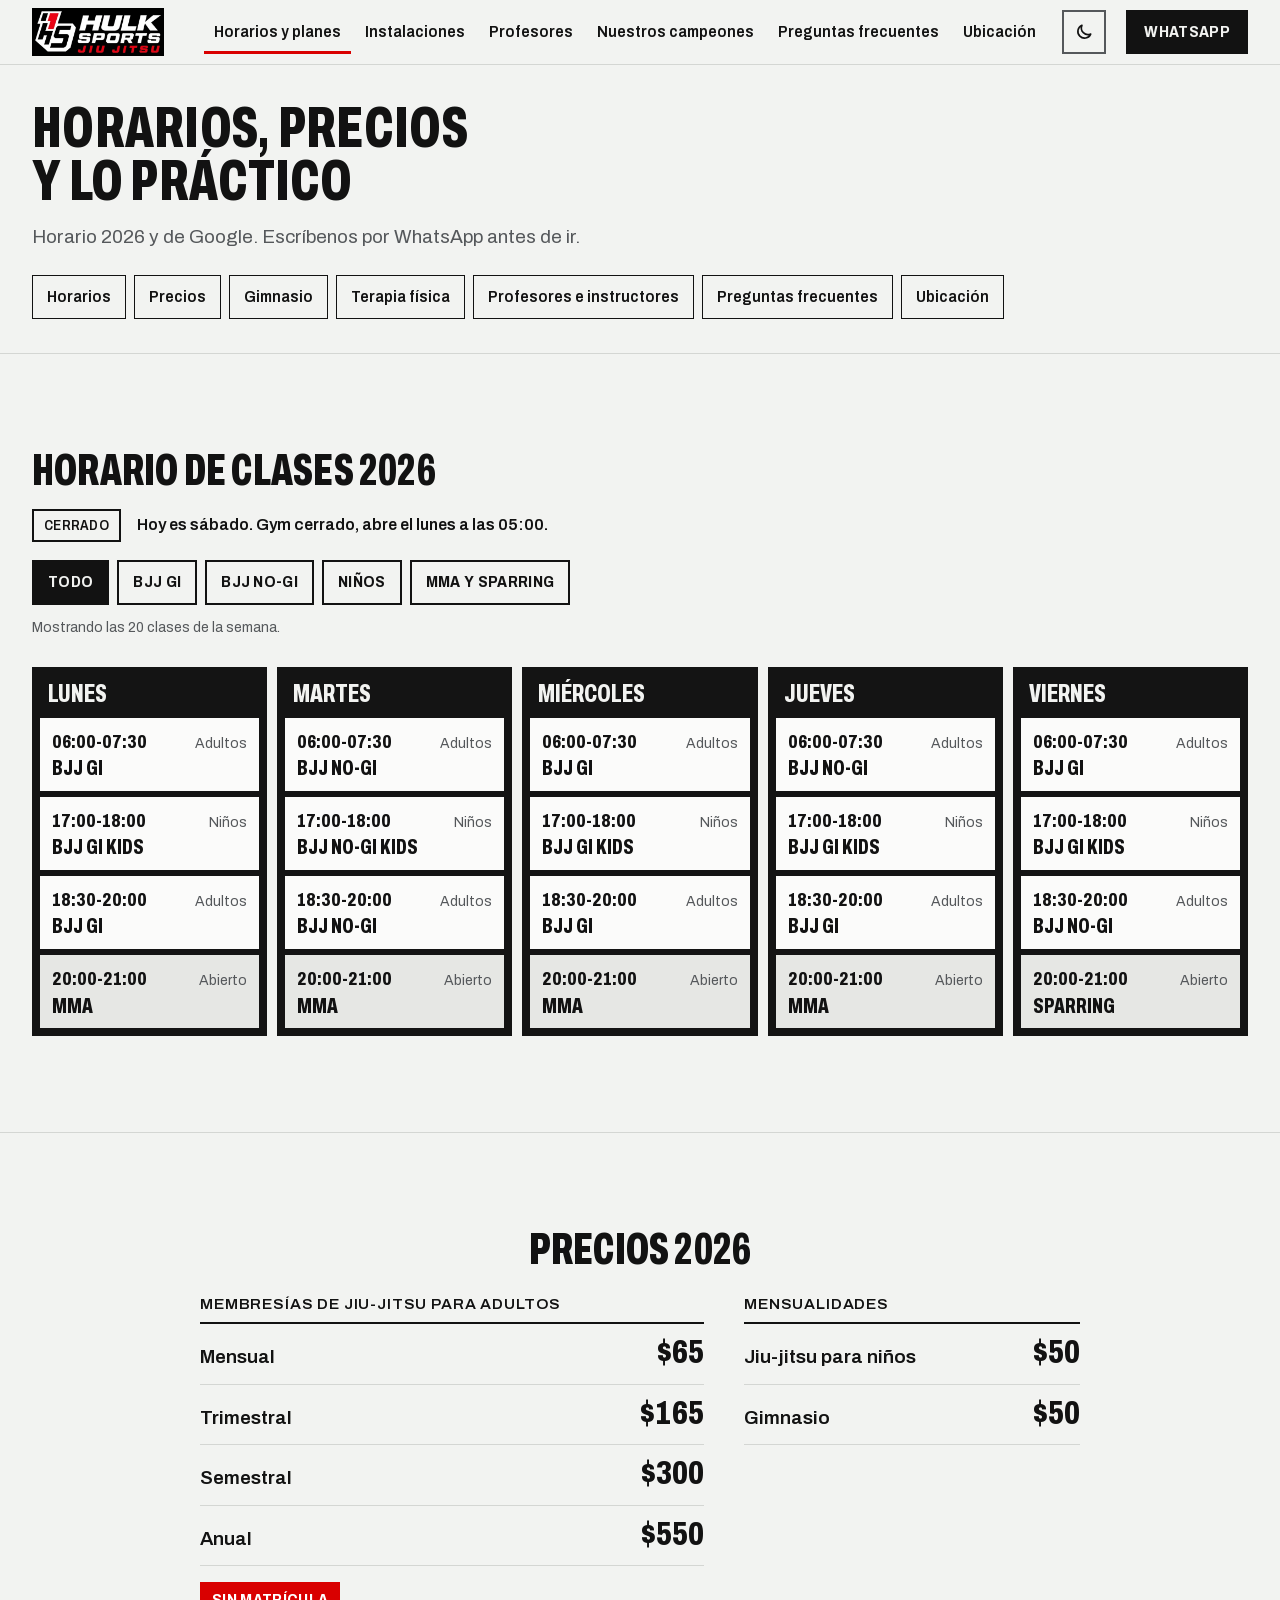
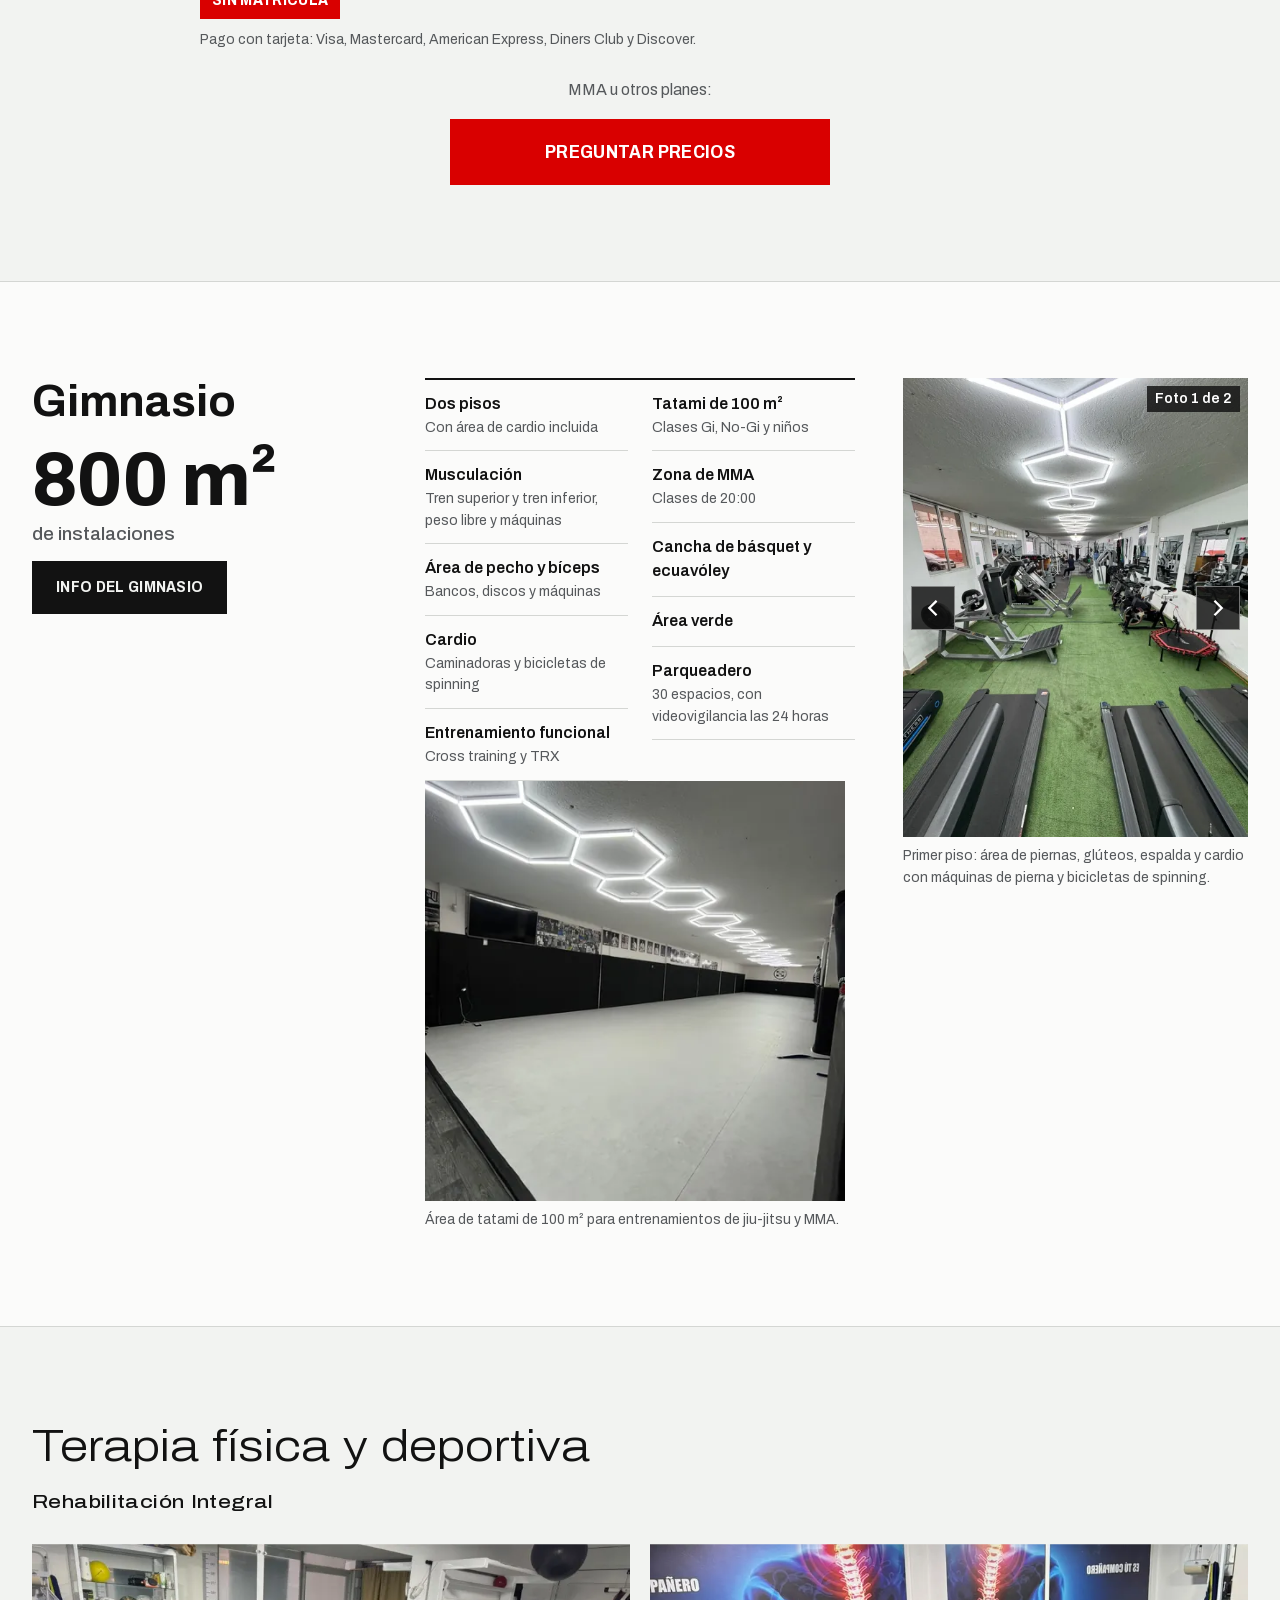
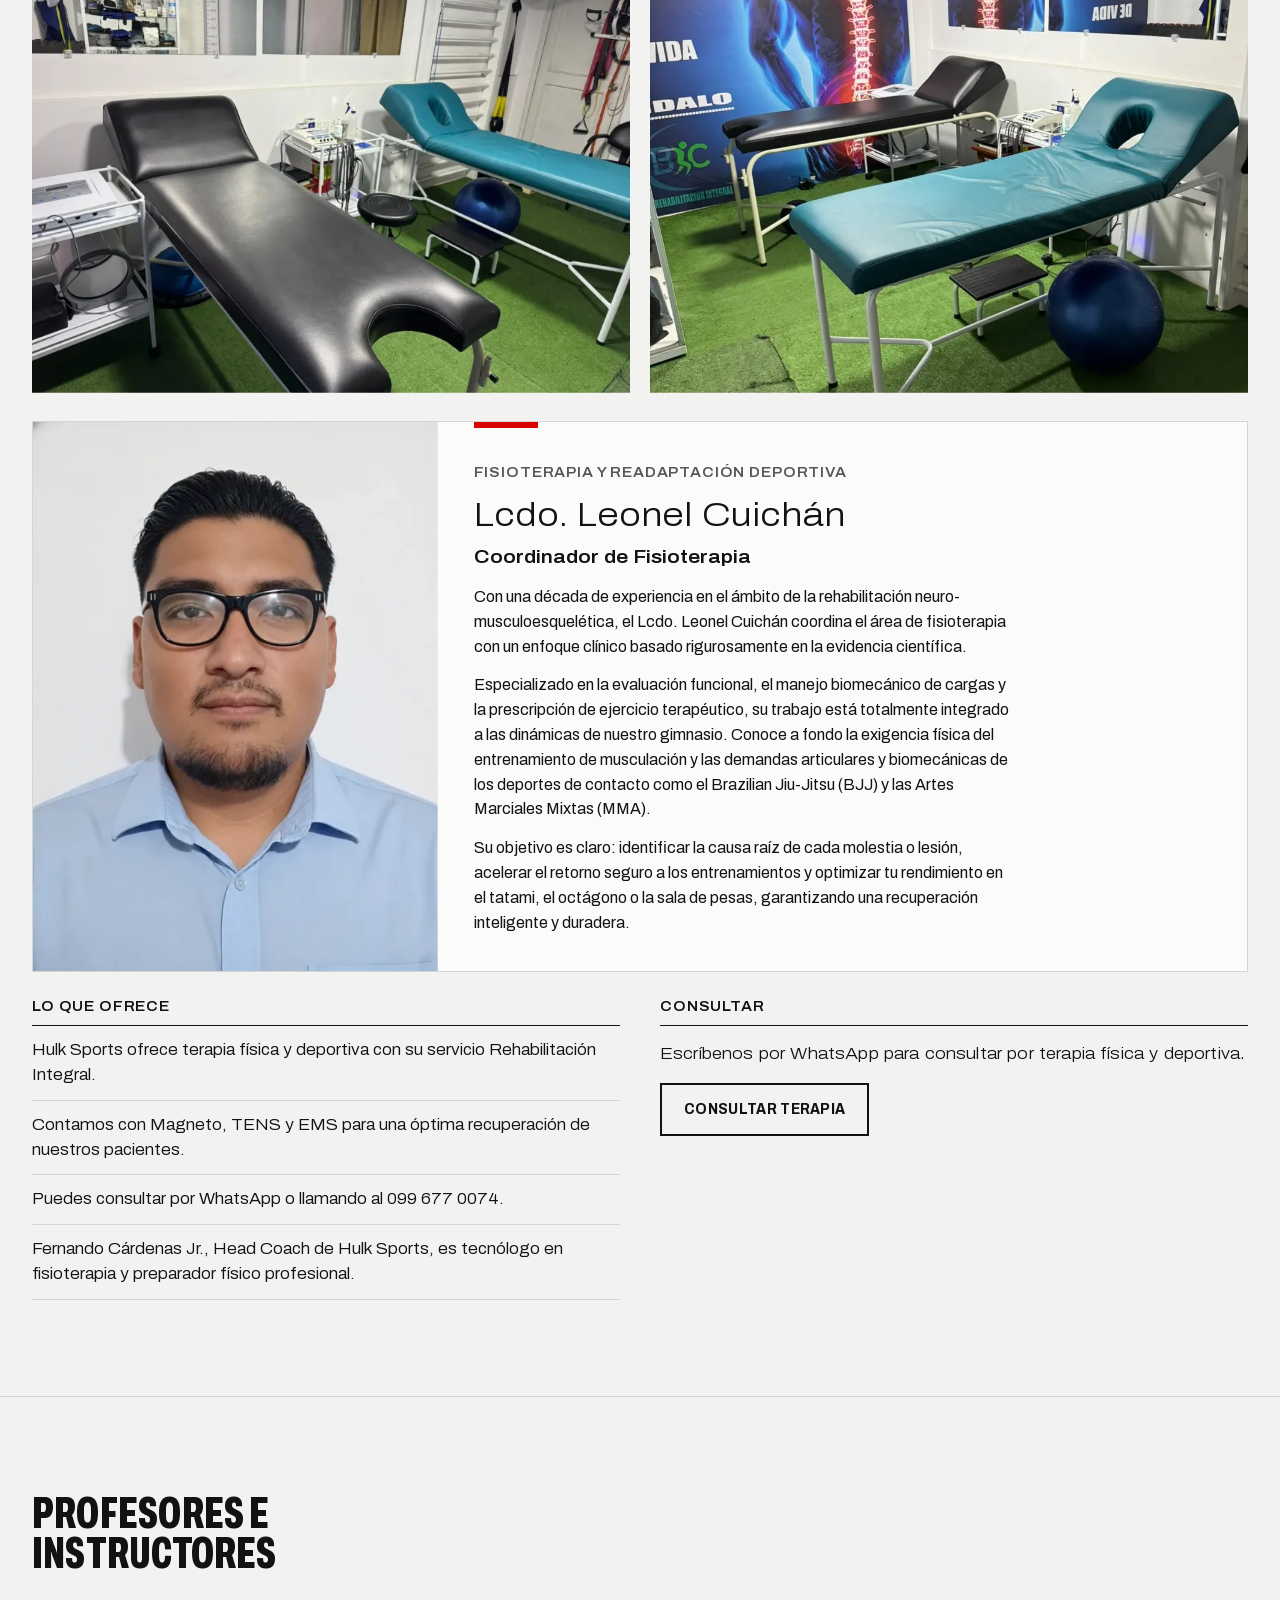
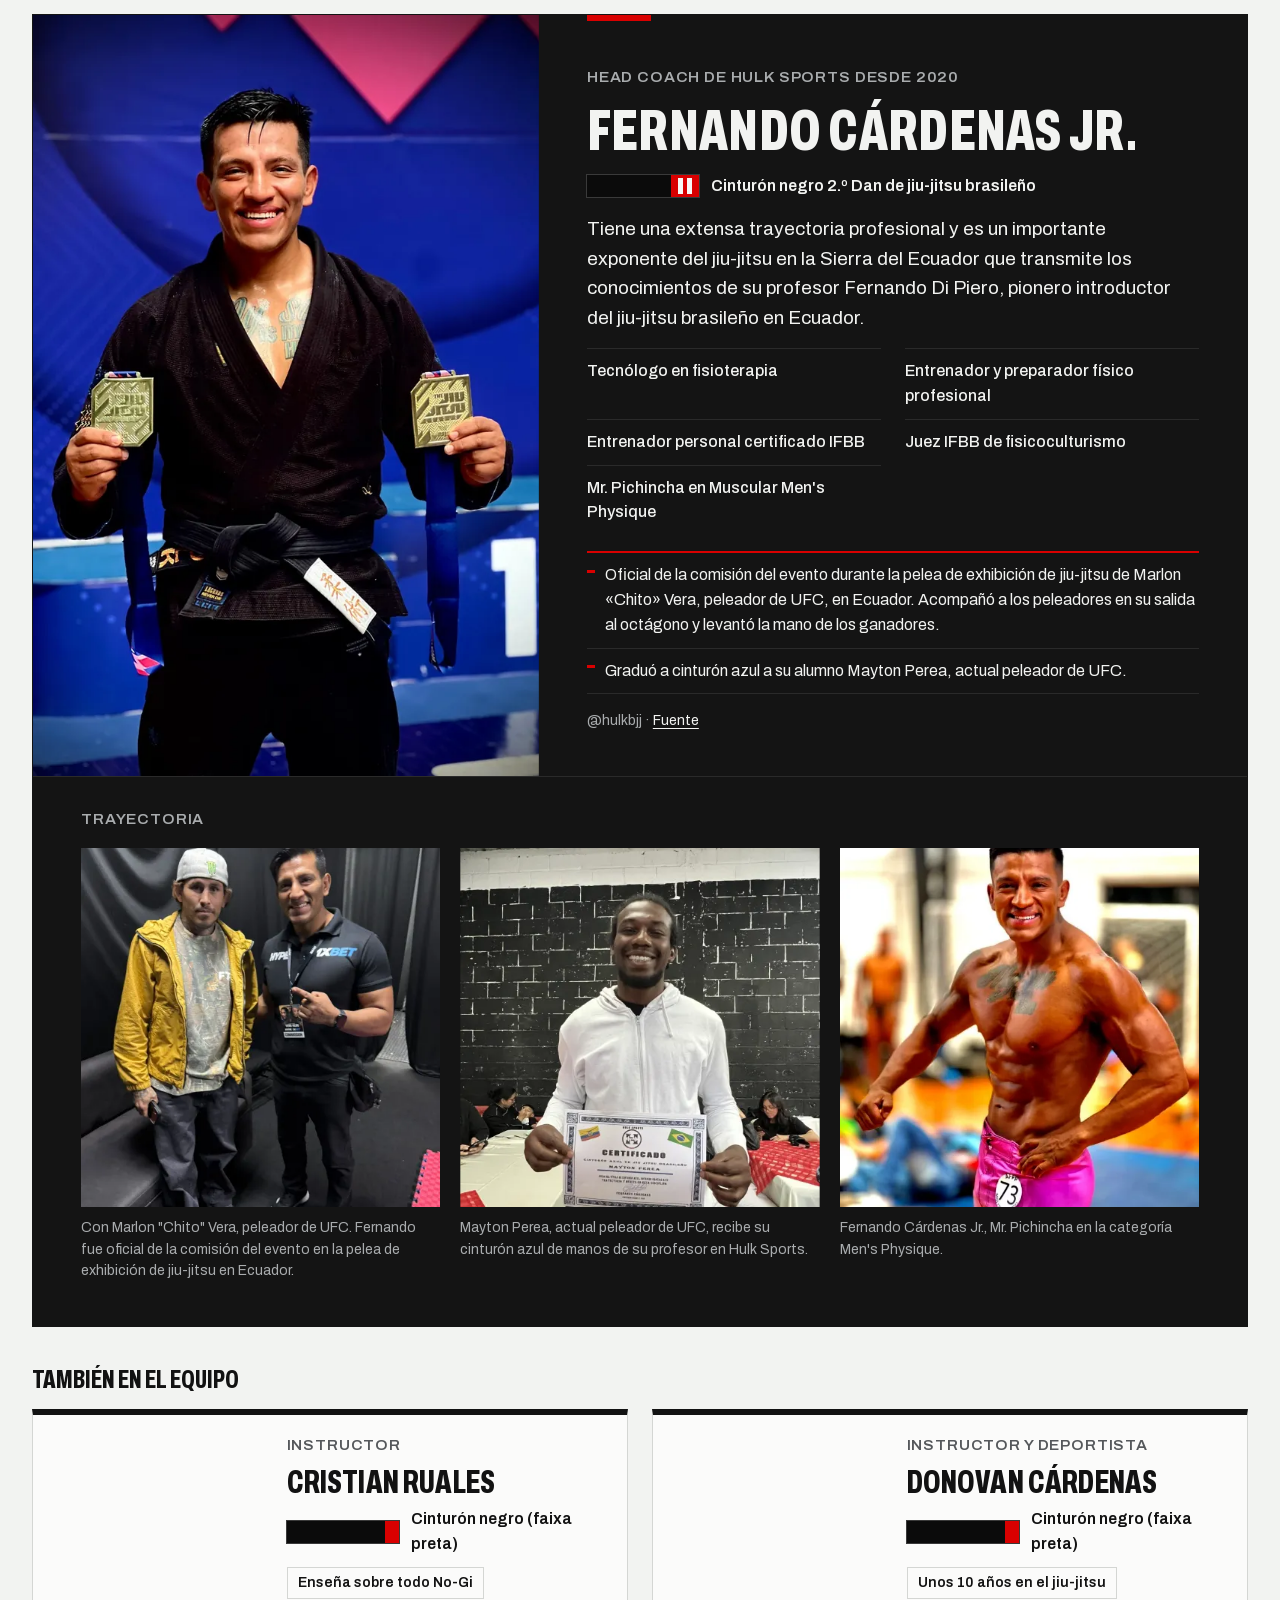
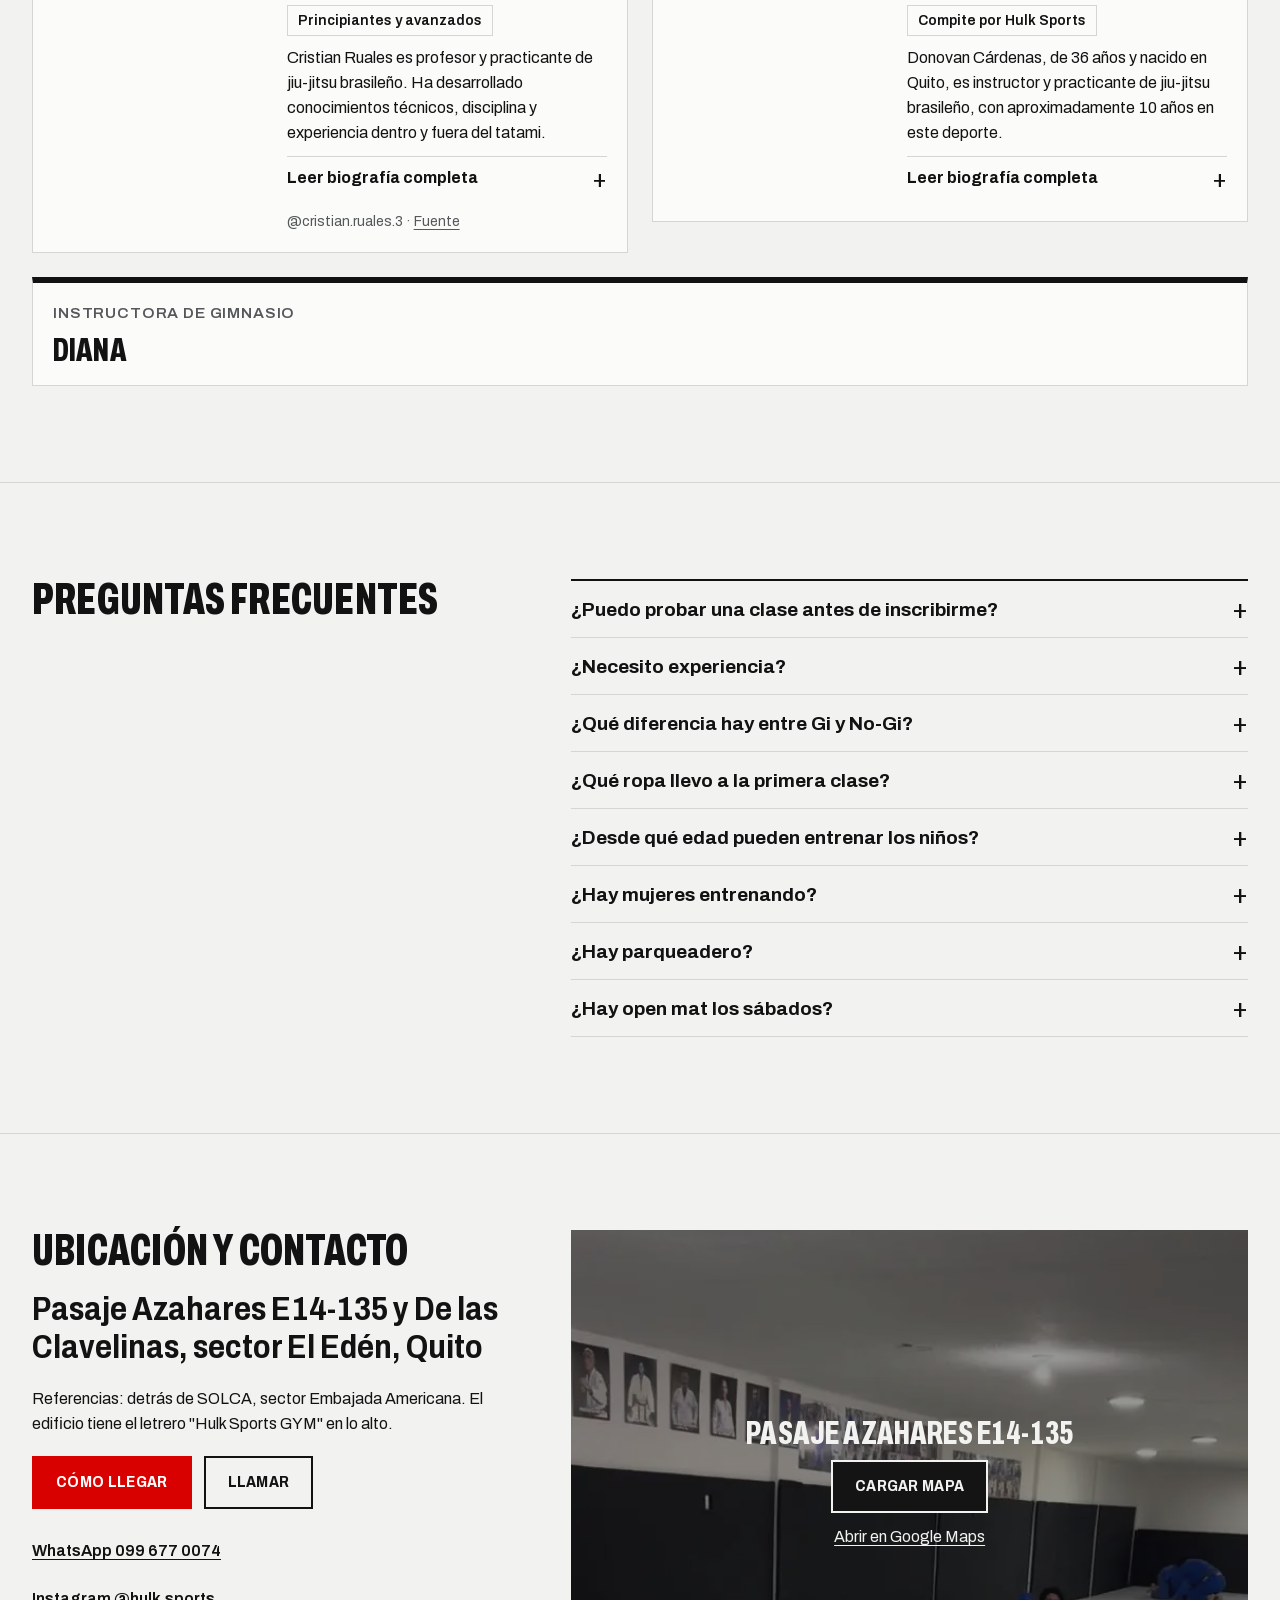
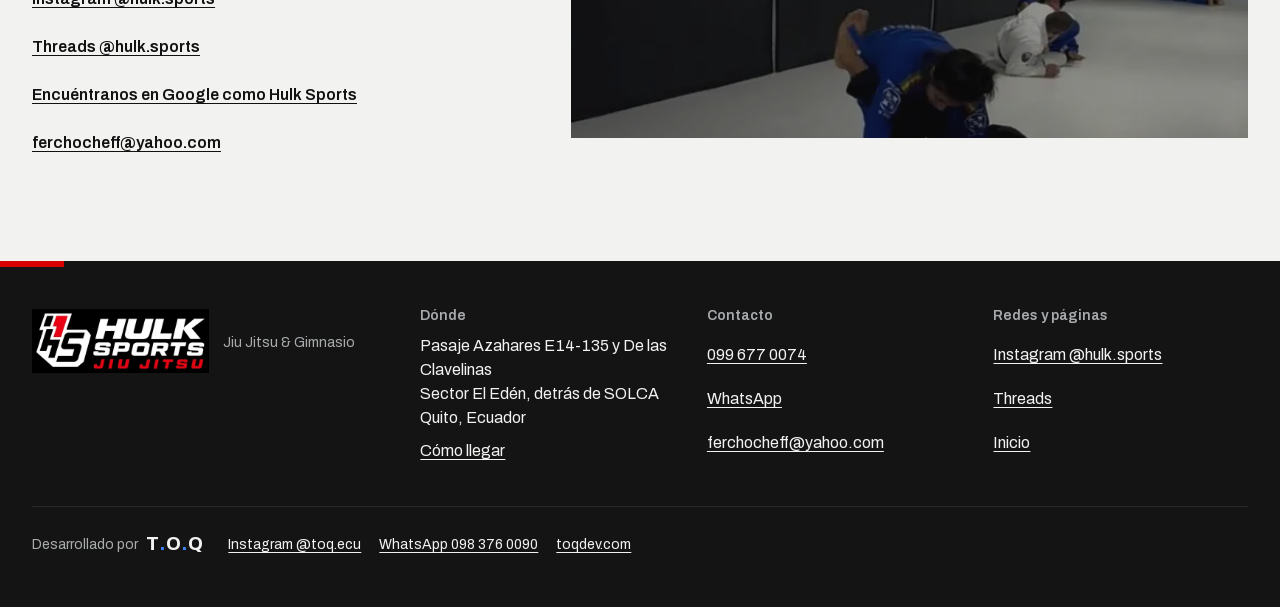
==== commit 1f1bccc2: "Fotos del carrusel del gimnasio actualizadas correctamente" ====
--- a/horarios-y-planes.html
+++ b/horarios-y-planes.html
@@ -218,18 +218,12 @@
         </figure>
       </div>
       <div class="carrusel gym-carrusel" data-carrusel role="group" aria-roledescription="carrusel" aria-label="Fotos del gimnasio">
-        <p class="carrusel-contador" aria-live="polite">Foto 1 de 3</p>
+        <p class="carrusel-contador" aria-live="polite">Foto 1 de 2</p>
         <ul class="carrusel-pista" tabindex="0" aria-label="Fotos del gimnasio">
           <li class="carrusel-foto">
             <figure>
-              <img src="assets/fotos/gym-piso-principal-480.webp" srcset="assets/fotos/gym-piso-principal-480.webp 480w, assets/fotos/gym-piso-principal-960.webp 960w" sizes="(min-width: 900px) 30vw, 100vw" width="960" height="1280" alt="Piso principal del gimnasio: máquinas de pierna a la izquierda, bicicletas de spinning a la derecha, piso de césped sintético y luces LED hexagonales en el techo" loading="lazy" decoding="async">
-              <figcaption>Primer piso: área de piernas, glúteos, espalda y cardio.</figcaption>
-            </figure>
-          </li>
-          <li class="carrusel-foto">
-            <figure>
               <img src="assets/fotos/gym-cardio-480.webp" srcset="assets/fotos/gym-cardio-480.webp 480w, assets/fotos/gym-cardio-960.webp 960w" sizes="(min-width: 900px) 30vw, 100vw" width="960" height="1280" alt="Primer piso visto desde las caminadoras: máquinas de pierna a la izquierda, bicicletas de spinning y espejos a la derecha, piso de césped sintético y luces LED hexagonales en el techo" loading="lazy" decoding="async">
-              <figcaption>Primer piso visto desde las caminadoras, con máquinas de pierna y bicicletas de spinning.</figcaption>
+              <figcaption>Primer piso: área de piernas, glúteos, espalda y cardio con máquinas de pierna y bicicletas de spinning.</figcaption>
             </figure>
           </li>
           <li class="carrusel-foto">
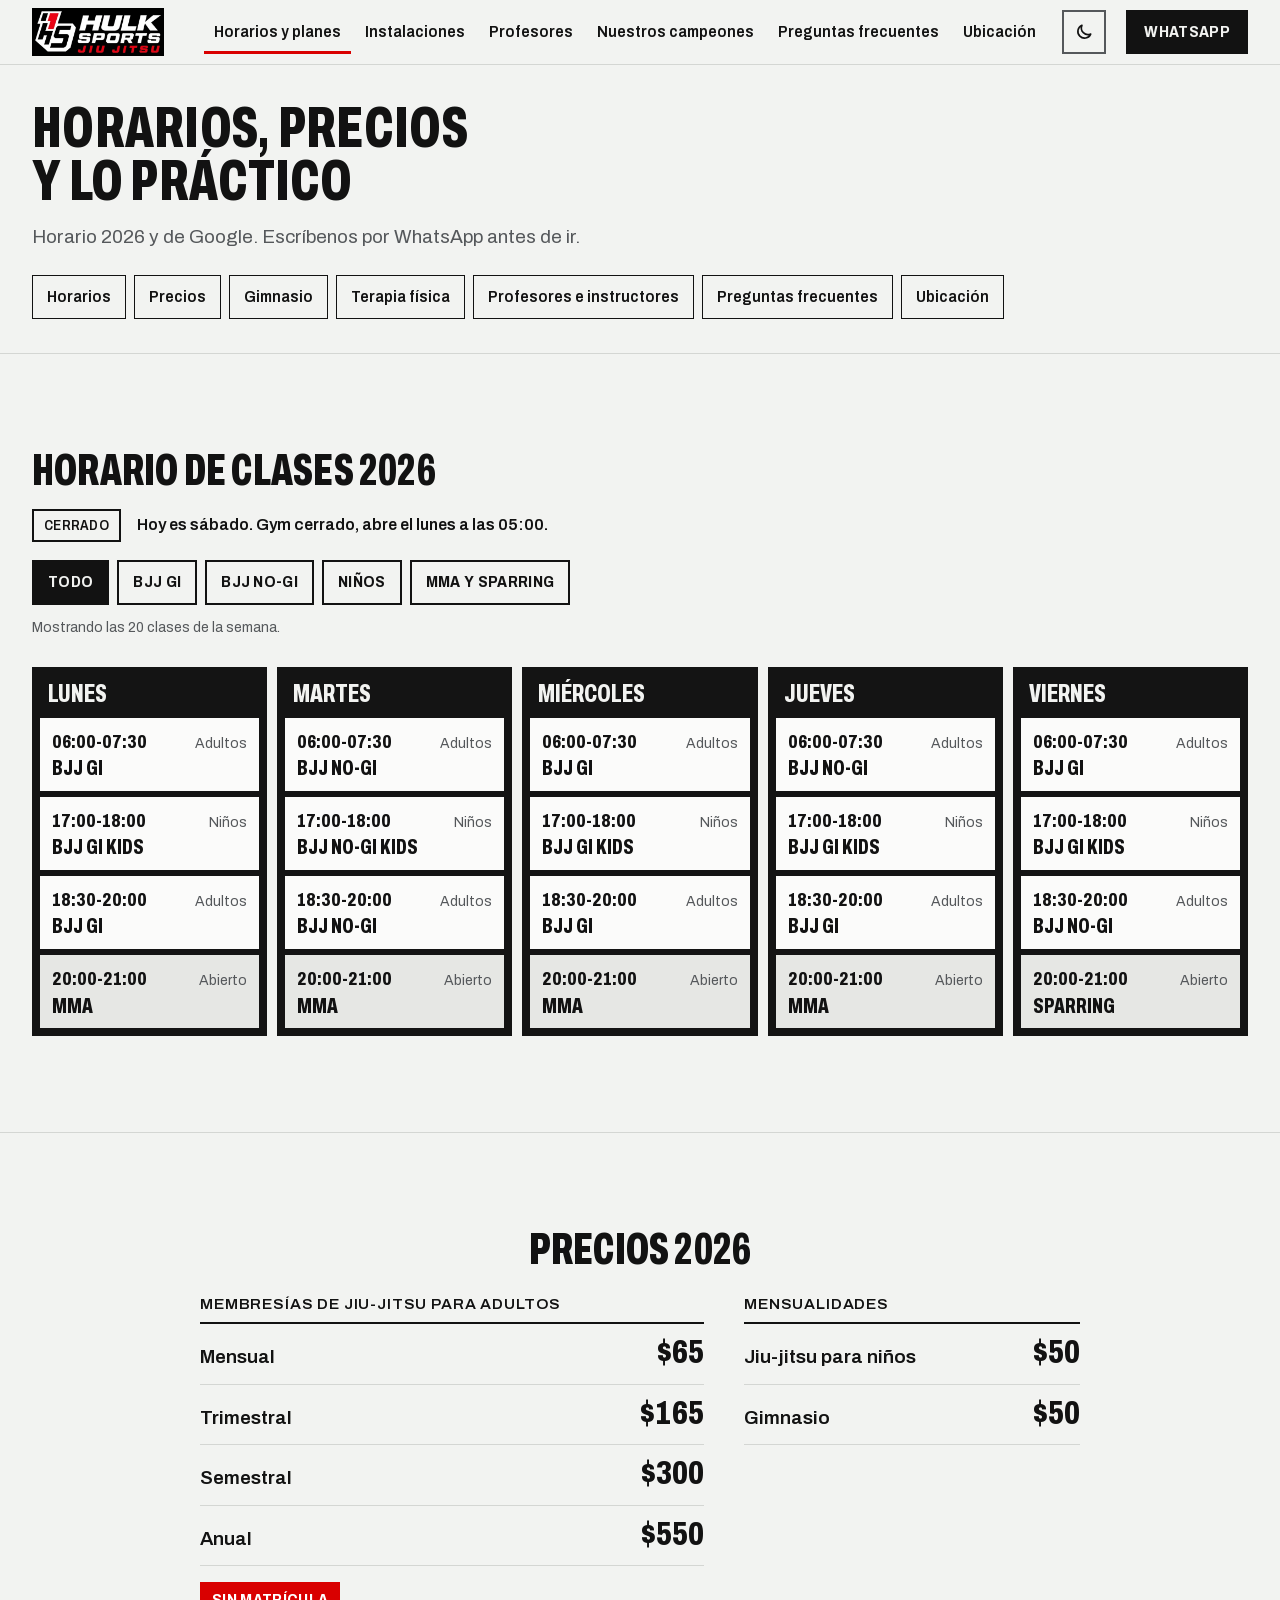
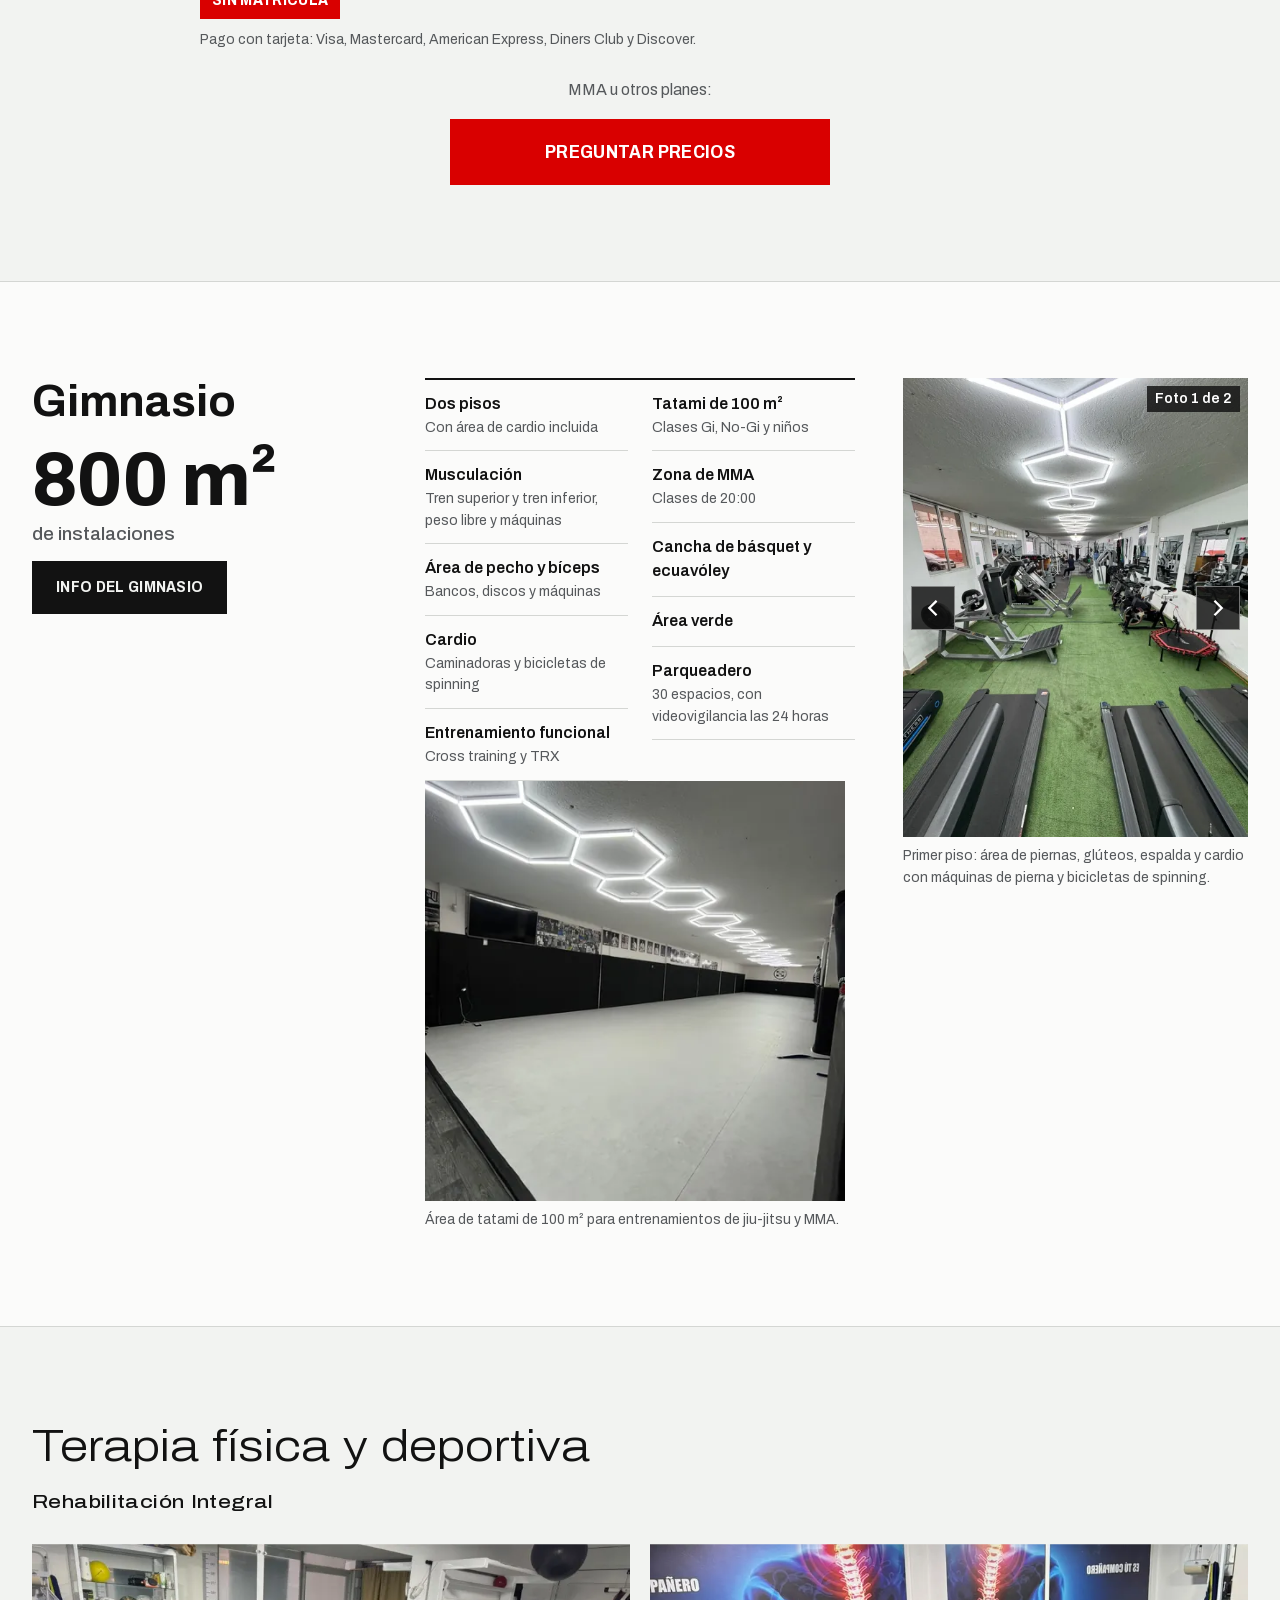
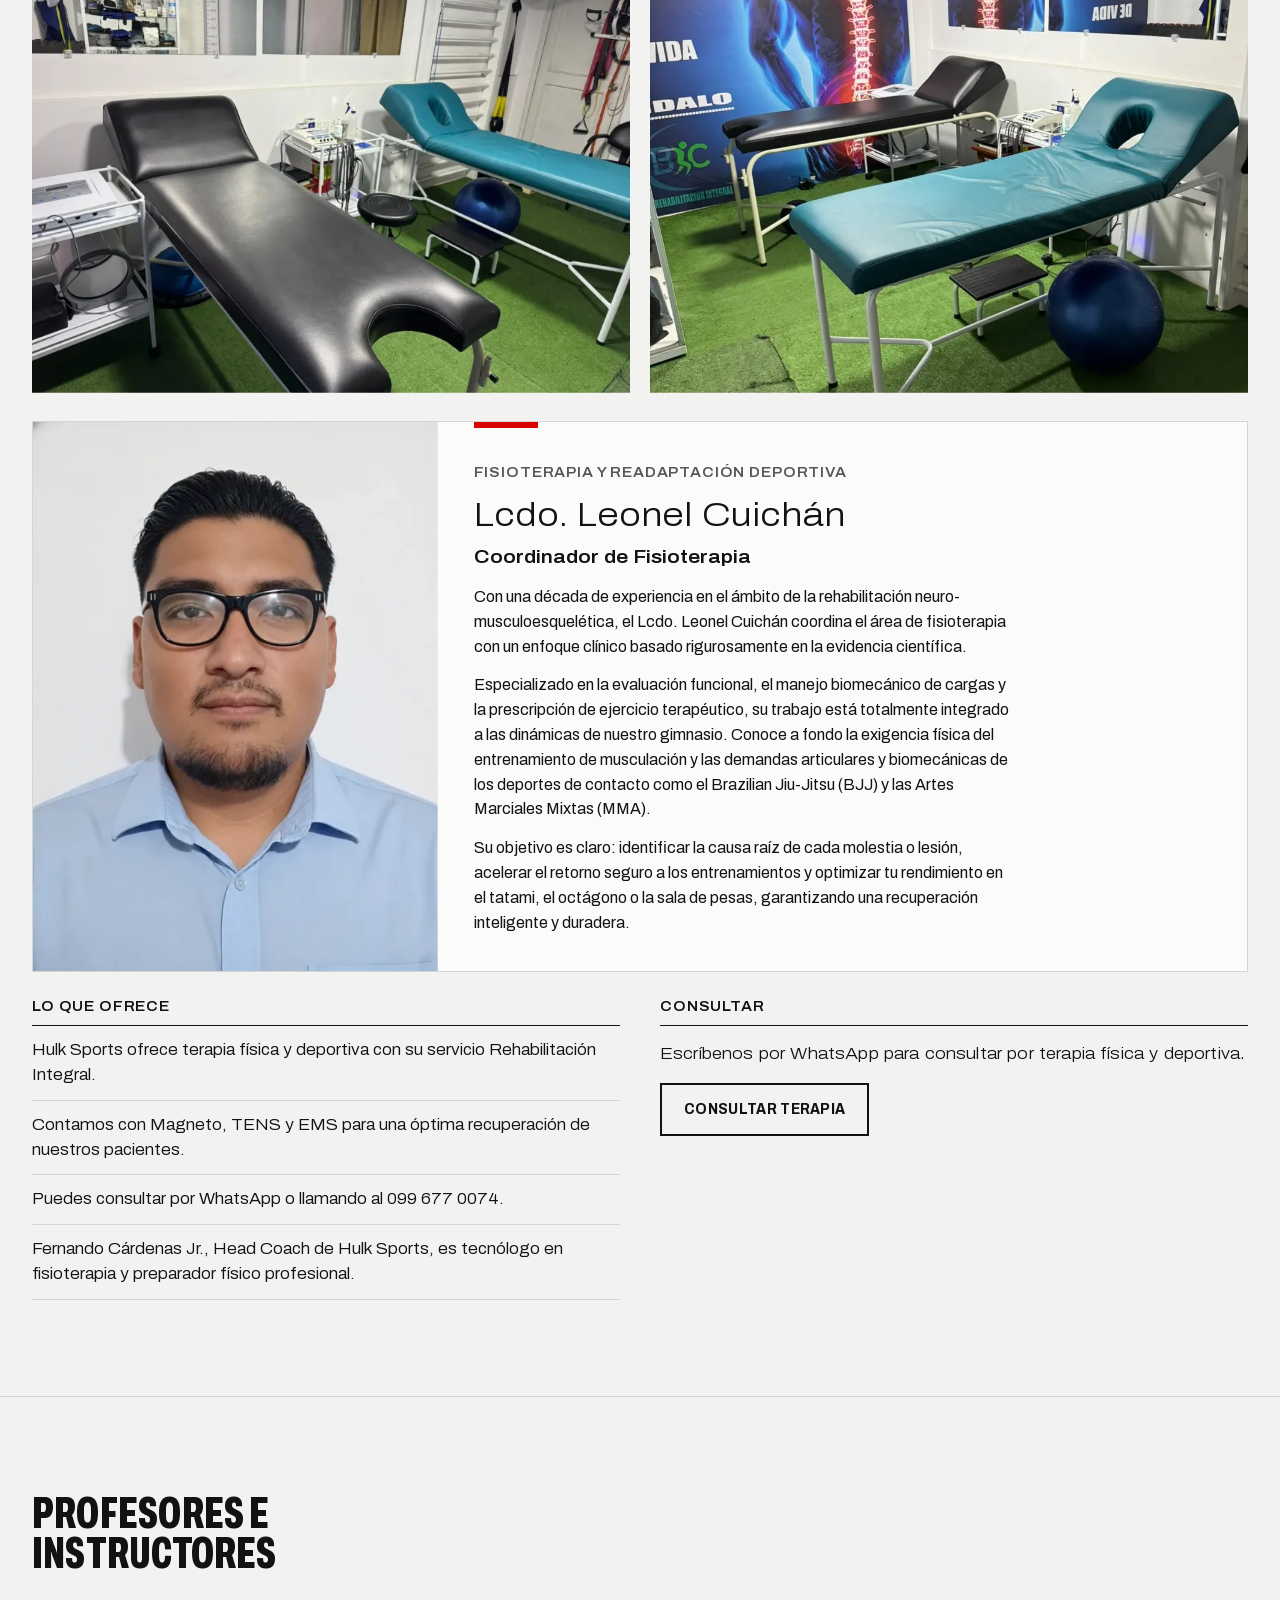
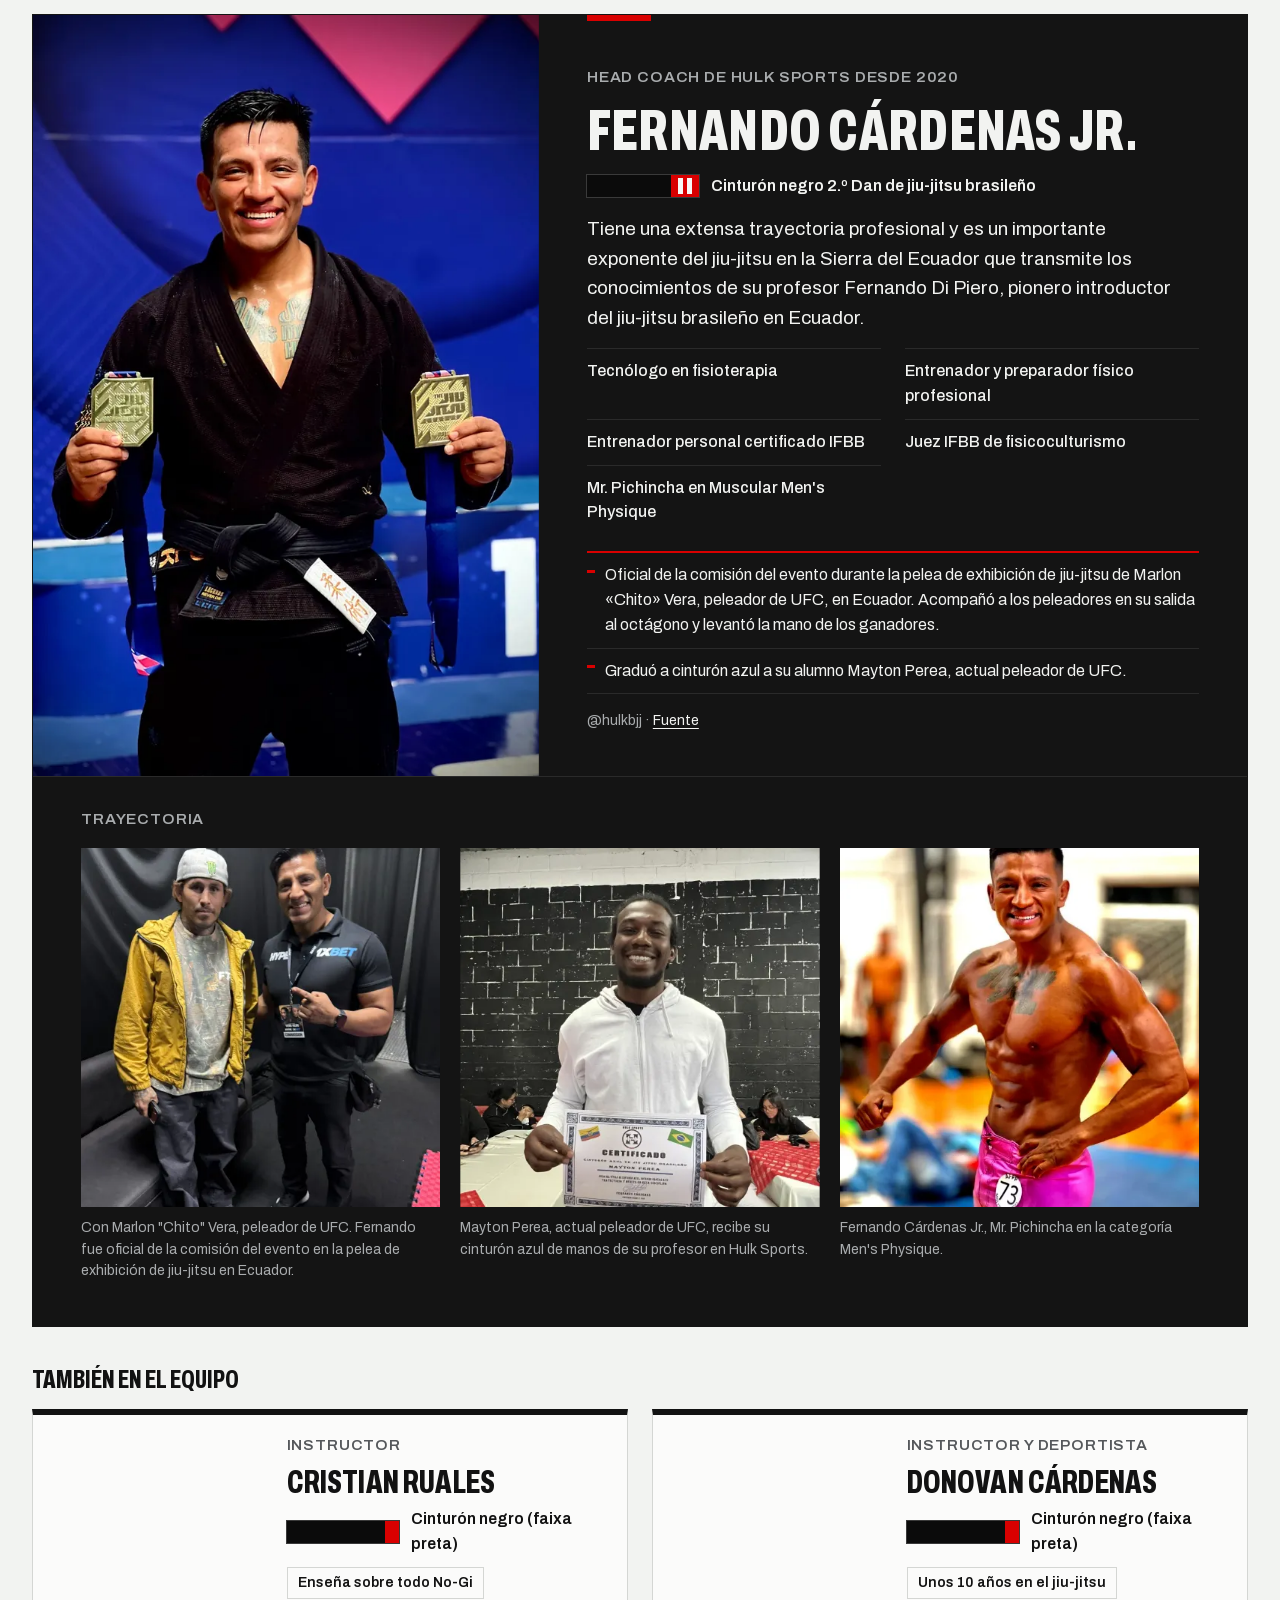
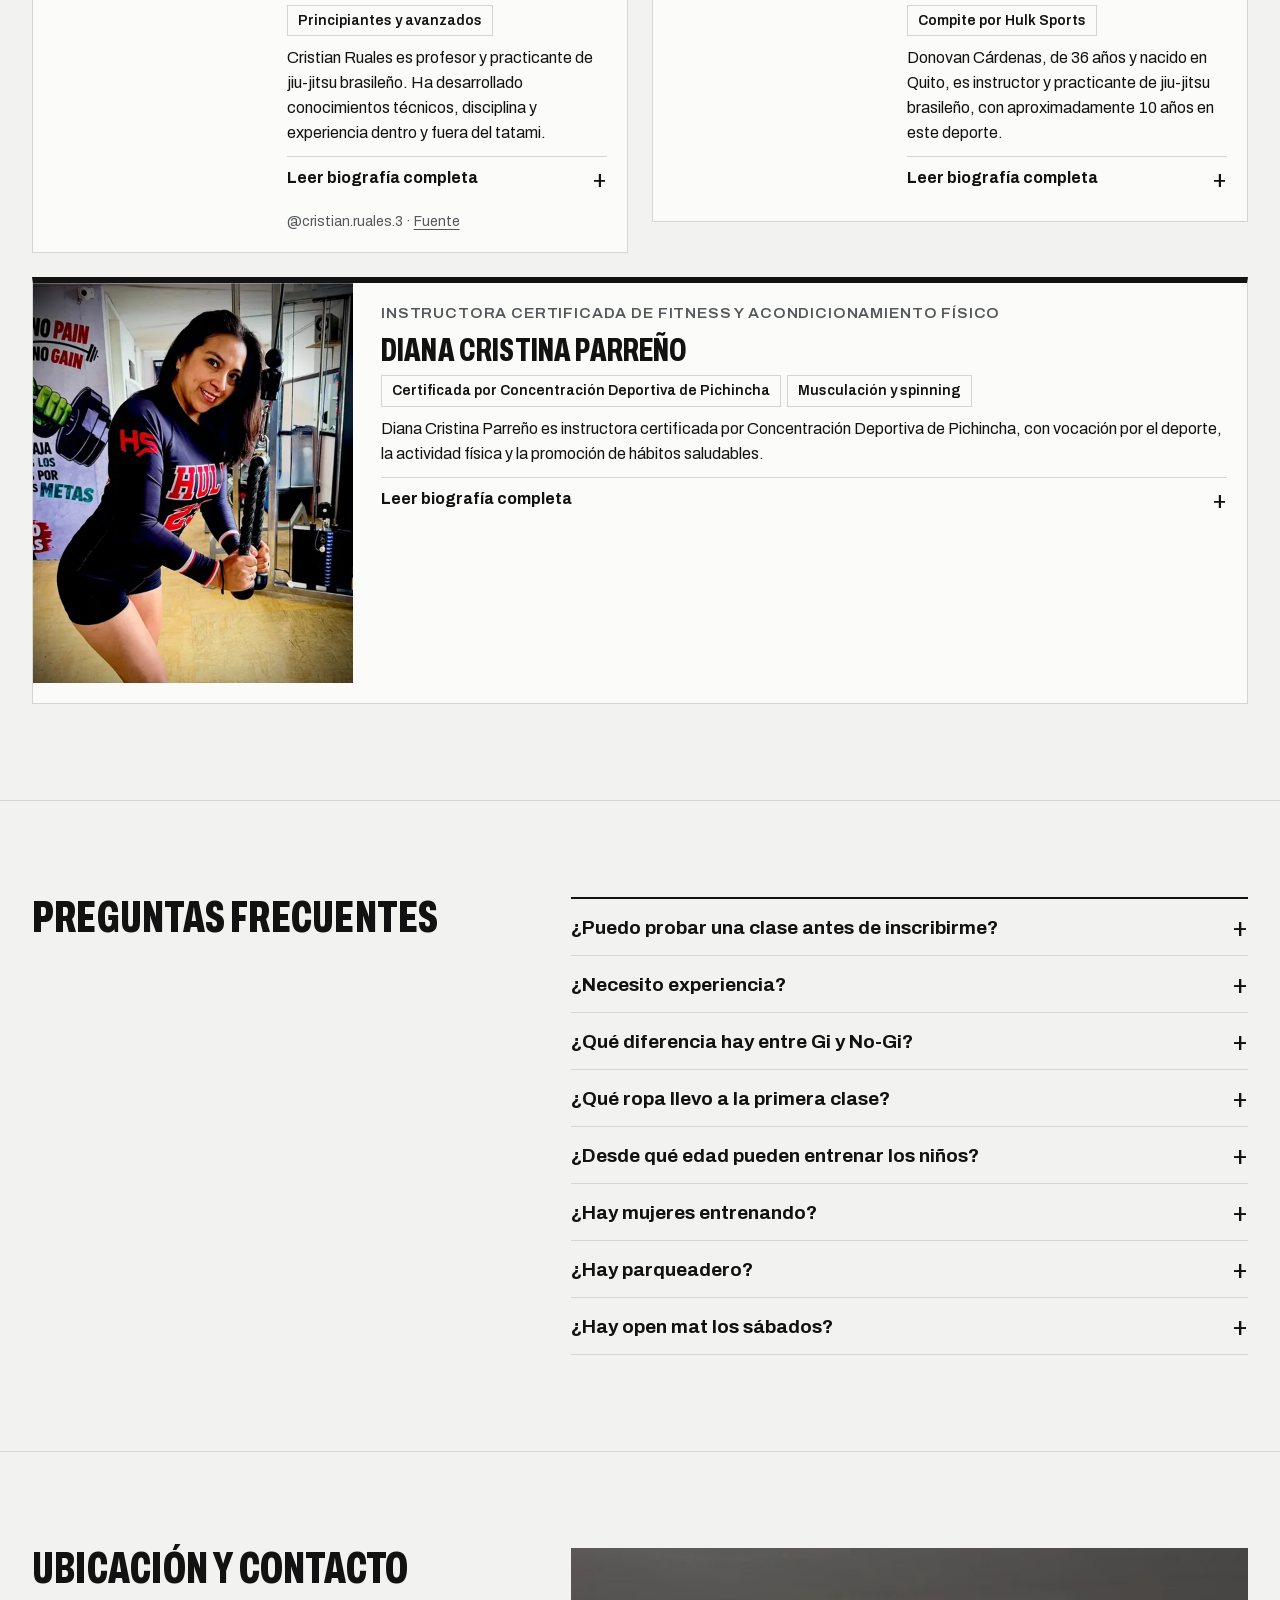
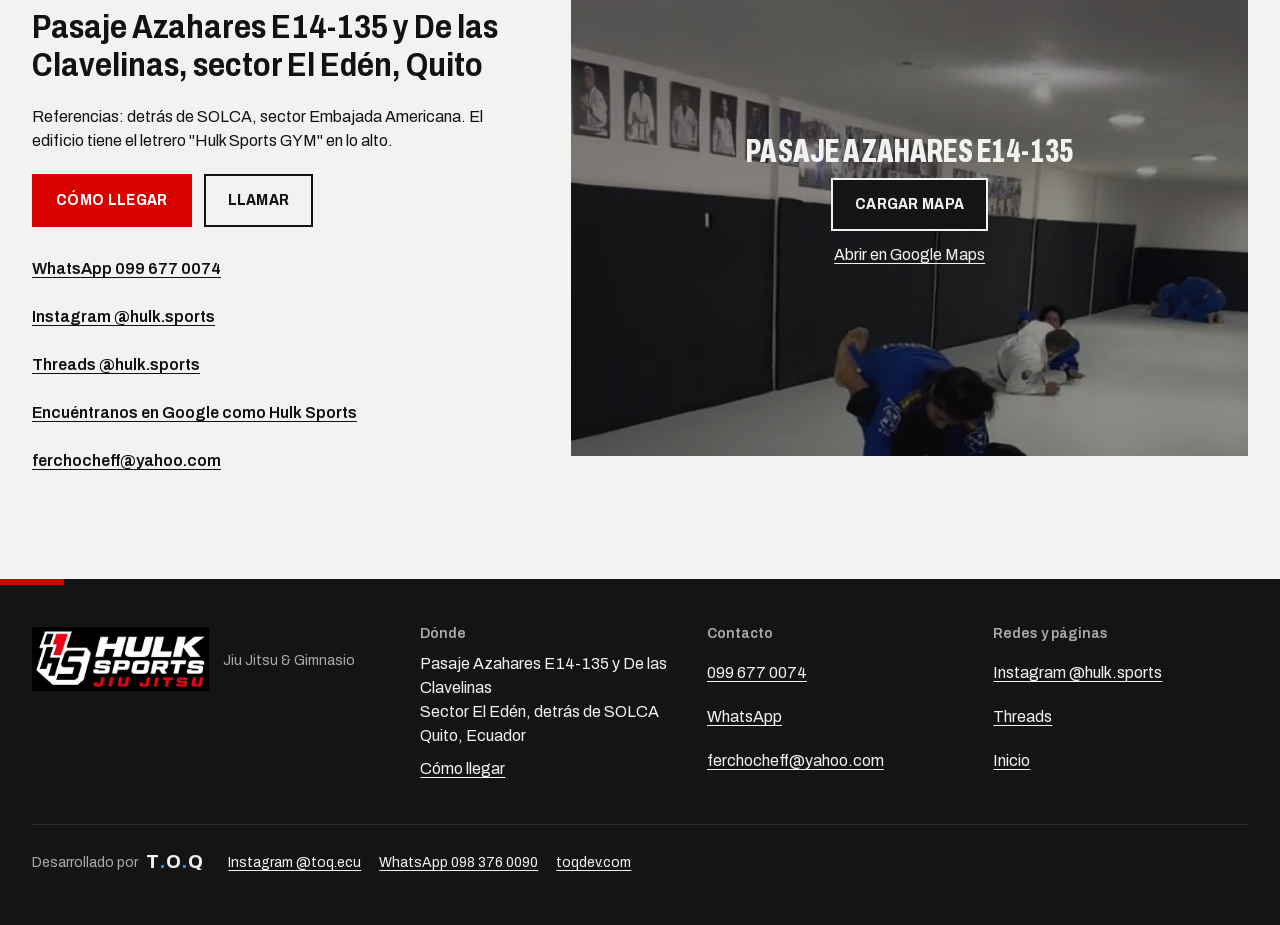
==== commit 1f13a3c3: "Profe Diane" ====
--- a/horarios-y-planes.html
+++ b/horarios-y-planes.html
@@ -383,9 +383,46 @@
               </details>
             </div>
           </li>
-          <li class="profe profe-corto">
-            <p class="profe-rol">Instructora de gimnasio</p>
-            <h4 class="voz-golpe">Diana</h4>
+          <li class="profe profe-con-foto profe-ancho">
+            <figure class="profe-foto">
+              <img src="assets/fotos/diana-parreno-480.webp" srcset="assets/fotos/diana-parreno-480.webp 480w, assets/fotos/diana-parreno-800.webp 800w" sizes="(min-width: 768px) 300px, 100vw" width="800" height="1000" alt="Diana Cristina Parreño con la rashguard negra de Hulk Sports, entrenando en la máquina de poleas del gimnasio" loading="lazy" decoding="async" data-revelar>
+            </figure>
+            <div class="profe-texto">
+              <p class="profe-rol">Instructora certificada de fitness y acondicionamiento físico</p>
+              <h4 class="voz-golpe">Diana Cristina Parreño</h4>
+              <ul class="profe-datos">
+                <li>Certificada por Concentración Deportiva de Pichincha</li>
+                <li>Musculación y spinning</li>
+              </ul>
+              <p>Diana Cristina Parreño es instructora certificada por Concentración Deportiva de Pichincha, con vocación por el deporte, la actividad física y la promoción de hábitos saludables.</p>
+              <details class="profe-bio">
+                <summary>Leer biografía completa</summary>
+                <div>
+                  <p>Como madre de familia, representa valores de disciplina, responsabilidad, perseverancia y compromiso, cualidades que también transmite en su labor como instructora.</p>
+                  <p>Su enfoque está orientado a motivar y acompañar a cada persona en el cumplimiento de sus objetivos físicos, promoviendo el desarrollo de fuerza, resistencia, acondicionamiento muscular y bienestar integral.</p>
+                  <div class="profe-cols">
+                    <div>
+                      <h5 class="profe-sub">Áreas de desempeño</h5>
+                      <ul class="profe-lista">
+                        <li>Musculación y acondicionamiento físico.</li>
+                        <li>Orientación y planificación de rutinas de entrenamiento.</li>
+                        <li>Desarrollo de fuerza y resistencia muscular.</li>
+                        <li>Acompañamiento y motivación deportiva.</li>
+                        <li>Spinning.</li>
+                        <li>Promoción de hábitos saludables.</li>
+                        <li>Seguimiento del progreso físico de los alumnos.</li>
+                      </ul>
+                    </div>
+                    <div>
+                      <h5 class="profe-sub">Filosofía de entrenamiento</h5>
+                      <blockquote class="profe-cita">«El ejercicio no solo transforma nuestro cuerpo, también fortalece nuestra mente y nuestro carácter. Mi propósito es motivar a cada persona a creer en sus capacidades, superar sus límites y construir una mejor versión de sí misma».</blockquote>
+                      <h5 class="profe-sub">Compromiso profesional</h5>
+                      <p>Brindar una atención cercana, responsable y motivadora, contribuyendo a que cada alumno encuentre en el entrenamiento una herramienta para mejorar su salud y calidad de vida.</p>
+                    </div>
+                  </div>
+                </div>
+              </details>
+            </div>
           </li>
         </ul>
       </div>
--- a/css/styles.css
+++ b/css/styles.css
@@ -700,6 +700,18 @@
 .profe-bio[open] summary::after { transform: rotate(45deg); }
 .profe-bio > div { display: grid; gap: 12px; padding-bottom: 8px; }
 @media (min-width: 600px) { .credenciales { grid-template-columns: 1fr 1fr; } }
+/* Diana: tarjeta a todo el ancho con detalle desplegable */
+.profe-sub { font-size: var(--t-14); font-weight: 600; letter-spacing: 0.06em; text-transform: uppercase; font-stretch: 110%; color: var(--gris); }
+.profe-lista { margin: 8px 0 0; padding-left: 1.1em; display: grid; gap: 6px; }
+.profe-cita { margin: 8px 0 12px; padding-left: 14px; border-left: 3px solid var(--rojo); }
+.profe-cols { display: grid; gap: 18px; }
+.profe-cols > div { display: grid; gap: 8px; align-content: start; }
+@media (min-width: 768px) {
+  .profes .profe-ancho { grid-column: 1 / -1; grid-template-columns: 300px minmax(0, 1fr); column-gap: 28px; }
+  .profe-ancho .profe-foto { margin: -20px 0 0 -20px; }
+  .profe-ancho .profe-foto img { aspect-ratio: 4 / 5; }
+}
+@media (min-width: 900px) { .profe-cols { grid-template-columns: 1fr 1fr; gap: 32px; } }
 @media (min-width: 768px) {
   .profes { grid-template-columns: 1fr 1fr; gap: 24px; align-items: start; }
   .profe-corto { grid-column: 1 / -1; }
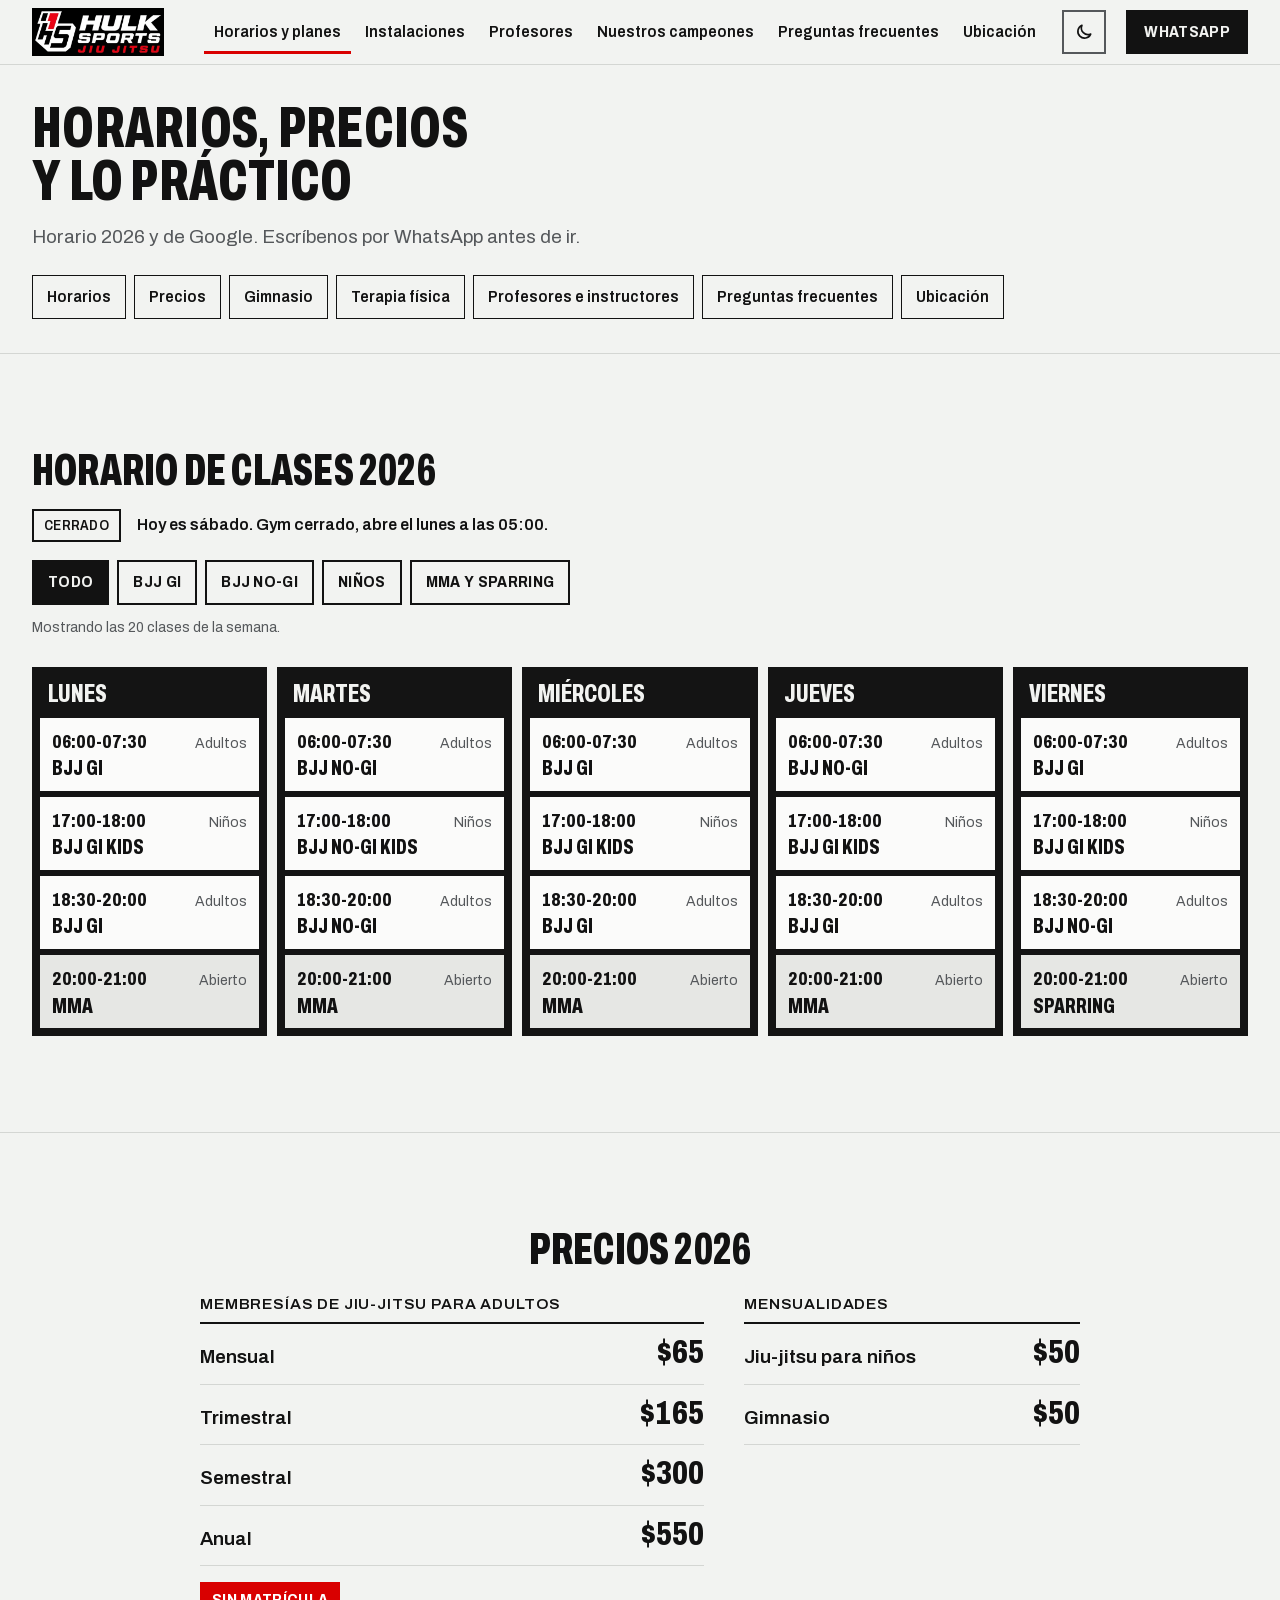
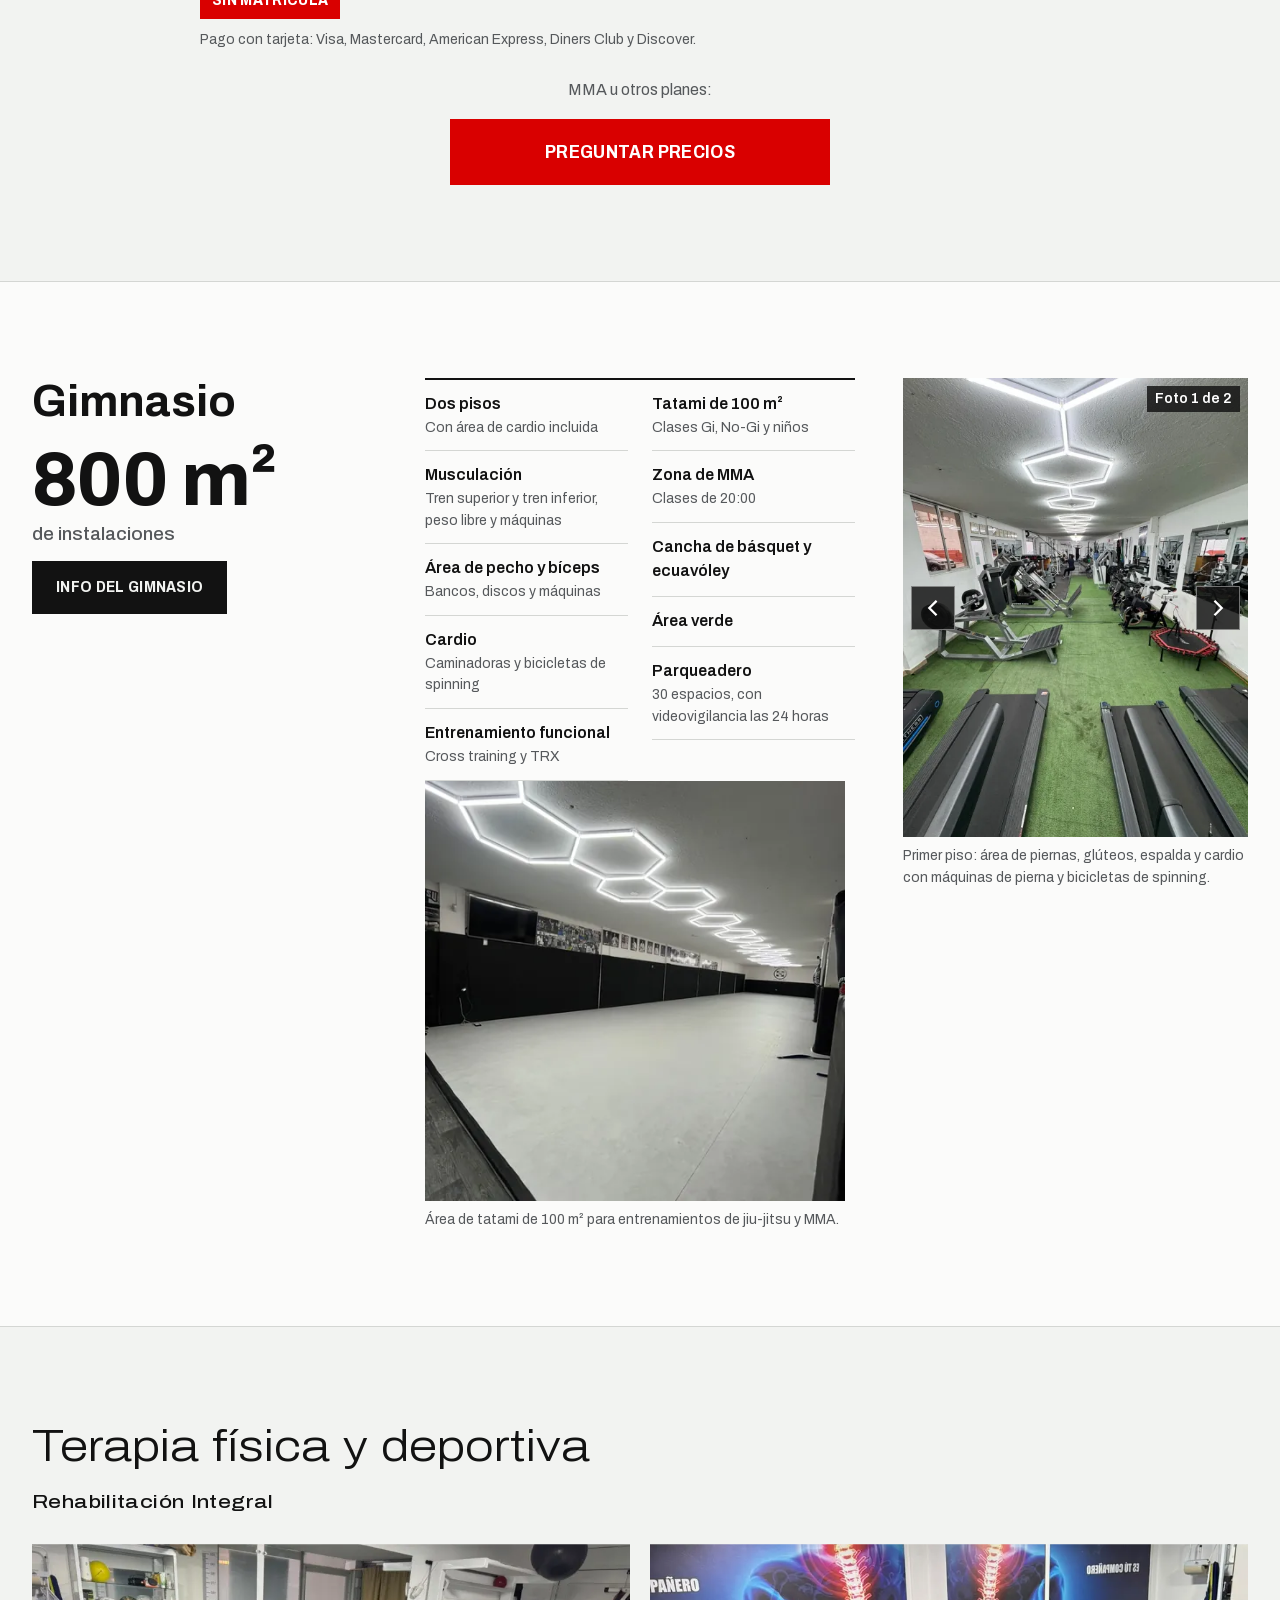
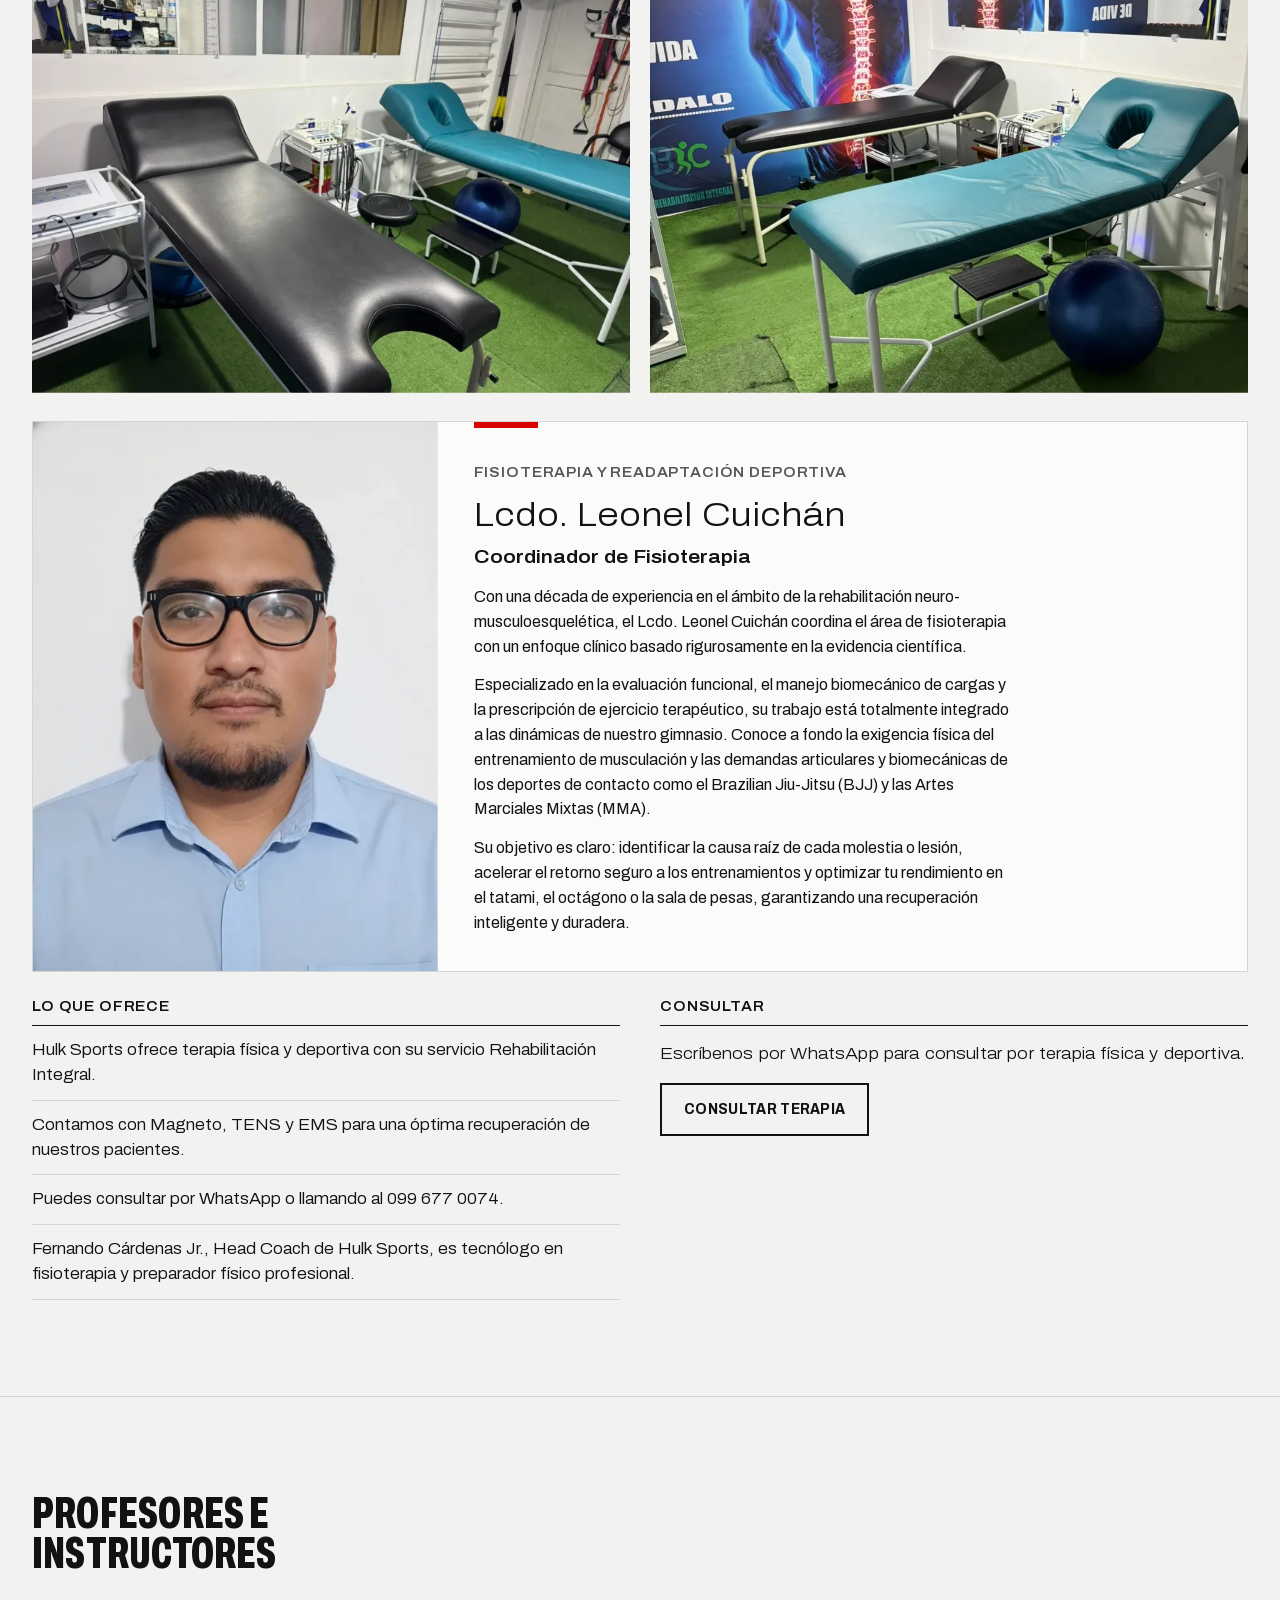
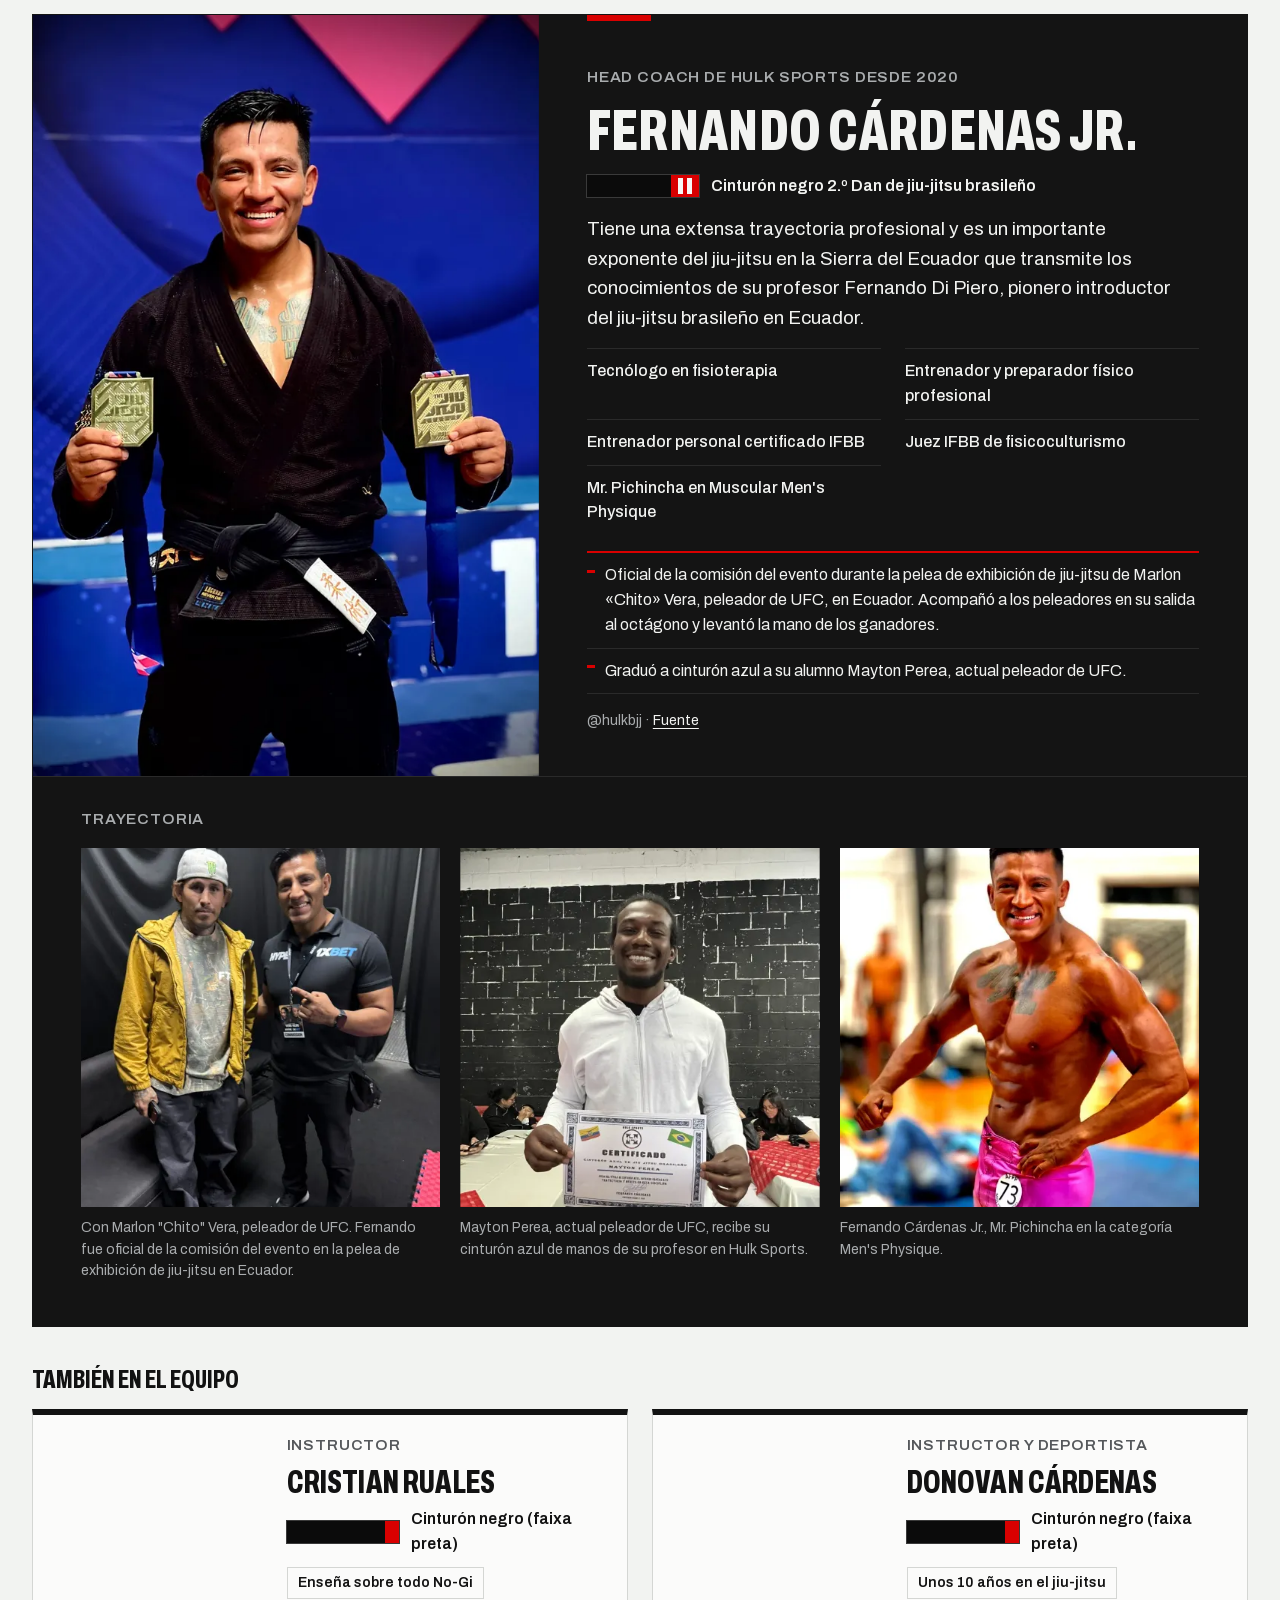
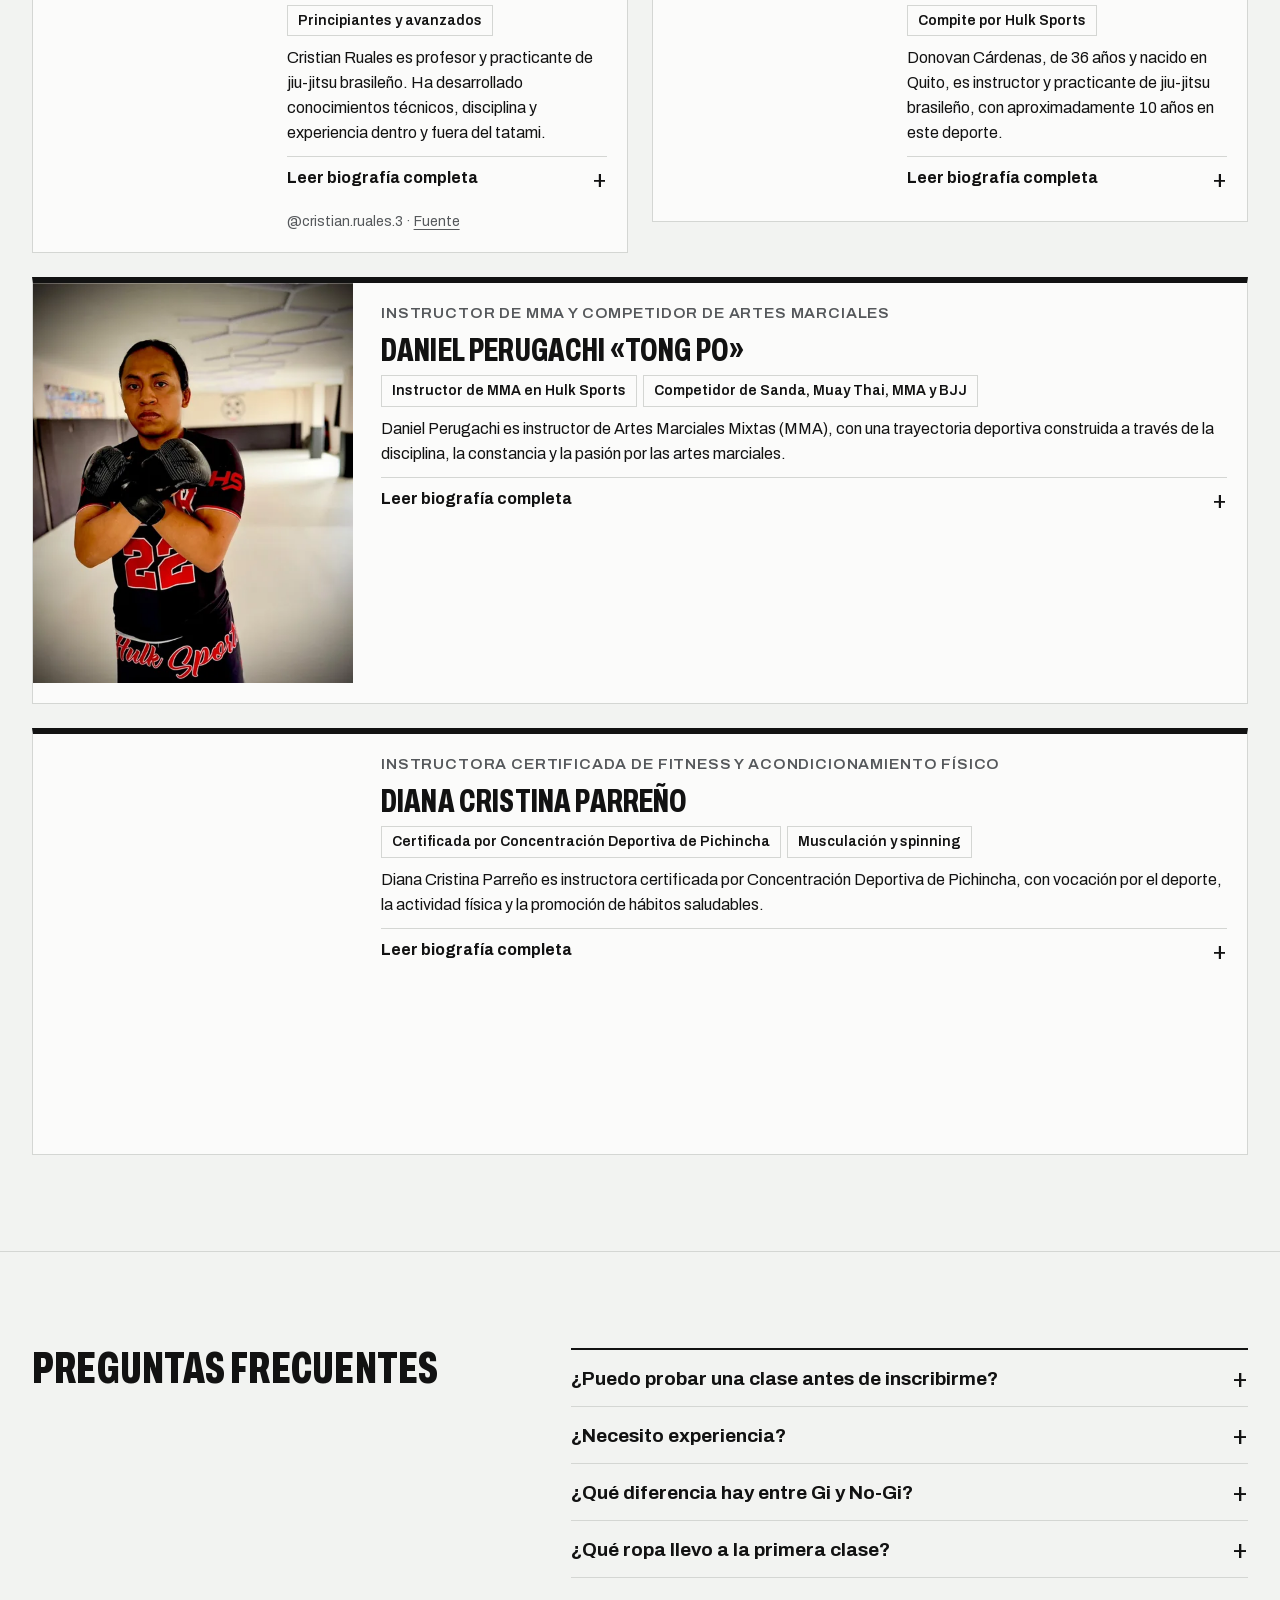
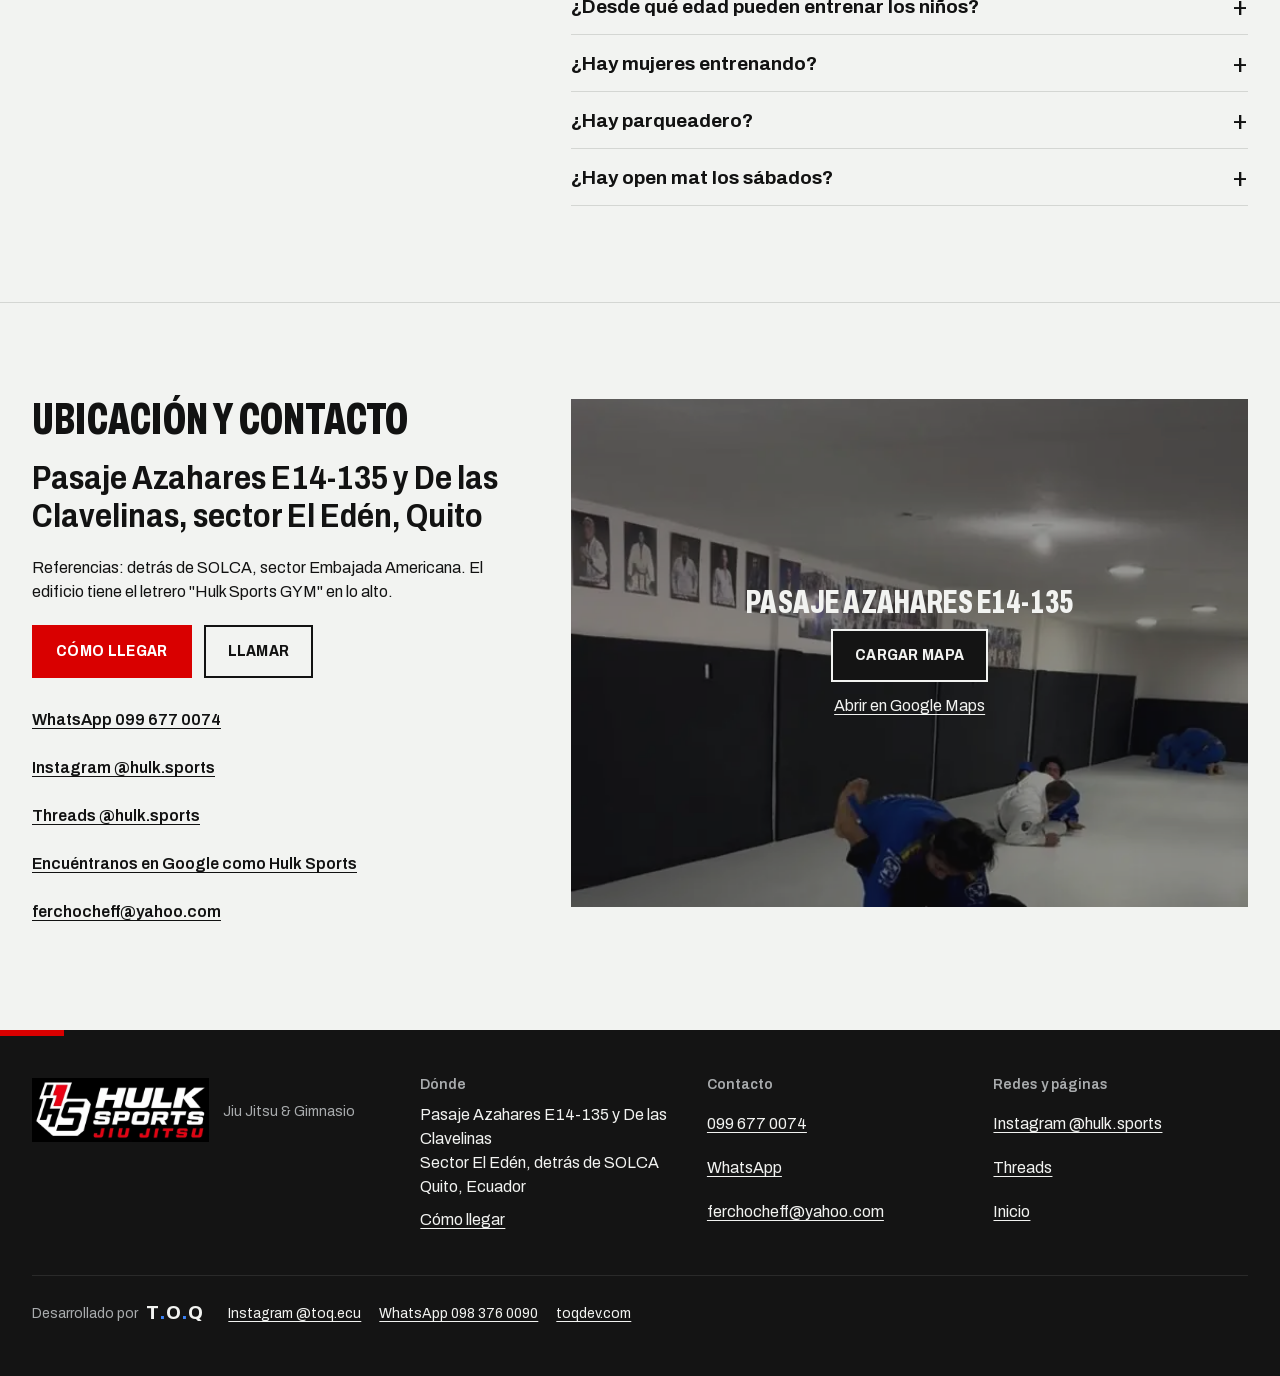
==== commit 0311e04b: "Preofe Daniel" ====
--- a/horarios-y-planes.html
+++ b/horarios-y-planes.html
@@ -385,6 +385,33 @@
           </li>
           <li class="profe profe-con-foto profe-ancho">
             <figure class="profe-foto">
+              <img src="assets/fotos/daniel-perugachi-480.webp" srcset="assets/fotos/daniel-perugachi-480.webp 480w, assets/fotos/daniel-perugachi-800.webp 800w" sizes="(min-width: 768px) 300px, 100vw" width="800" height="1000" alt="Daniel Perugachi con guantes de MMA y camiseta negra de Hulk Sports" loading="lazy" decoding="async" data-revelar>
+            </figure>
+            <div class="profe-texto">
+              <p class="profe-rol">Instructor de MMA y competidor de artes marciales</p>
+              <h4 class="voz-golpe">Daniel Perugachi «Tong Po»</h4>
+              <ul class="profe-datos">
+                <li>Instructor de MMA en Hulk Sports</li>
+                <li>Competidor de Sanda, Muay Thai, MMA y BJJ</li>
+              </ul>
+              <p>Daniel Perugachi es instructor de Artes Marciales Mixtas (MMA), con una trayectoria deportiva construida a través de la disciplina, la constancia y la pasión por las artes marciales.</p>
+              <details class="profe-bio">
+                <summary>Leer biografía completa</summary>
+                <div>
+                  <p>Su camino comenzó a los 16 años, motivado por el deseo de aprender defensa personal, desarrollar sus capacidades físicas y descubrir en las artes marciales una herramienta de superación personal.</p>
+                  <p>Sus primeros pasos fueron en el Muay Thai, bajo la enseñanza de su primer entrenador, Daniel Rubio, quien le transmitió los fundamentos de esta disciplina y valores esenciales como la disciplina, el respeto, la perseverancia y el compromiso.</p>
+                  <p>A lo largo de su trayectoria ha participado en diferentes competencias de artes marciales, compitiendo en disciplinas como Sanda, Muay Thai, MMA y Brazilian Jiu-Jitsu (BJJ). Gracias a su preparación y dedicación, ha conseguido subir al podio en numerosas ocasiones, obteniendo principalmente primeros lugares y destacándose como un competidor comprometido con su crecimiento deportivo.</p>
+                  <p>Actualmente, se desempeña como instructor de MMA en Hulk Sports, donde imparte clases grupales orientadas al desarrollo integral de sus alumnos. Su metodología busca fortalecer las capacidades físicas, mejorar la coordinación, fomentar la disciplina deportiva y transmitir valores fundamentales como el respeto, la responsabilidad, la confianza y el compañerismo.</p>
+                  <p>Su visión como instructor va más allá del entrenamiento físico: considera que las artes marciales son una escuela de vida, capaz de formar personas con carácter, disciplina y mentalidad de superación.</p>
+                  <p>Su objetivo es formar no solamente buenos deportistas, sino también personas íntegras, capaces de superar sus propios límites y aplicar los valores de las artes marciales dentro y fuera del tatami.</p>
+                  <h5 class="profe-sub">Filosofía de entrenamiento</h5>
+                  <blockquote class="profe-cita">«Las artes marciales no se tratan solamente de competir o ganar medallas; se trata de construir una mejor versión de uno mismo cada día».<footer>— Daniel Perugachi</footer></blockquote>
+                </div>
+              </details>
+            </div>
+          </li>
+          <li class="profe profe-con-foto profe-ancho">
+            <figure class="profe-foto">
               <img src="assets/fotos/diana-parreno-480.webp" srcset="assets/fotos/diana-parreno-480.webp 480w, assets/fotos/diana-parreno-800.webp 800w" sizes="(min-width: 768px) 300px, 100vw" width="800" height="1000" alt="Diana Cristina Parreño con la rashguard negra de Hulk Sports, entrenando en la máquina de poleas del gimnasio" loading="lazy" decoding="async" data-revelar>
             </figure>
             <div class="profe-texto">
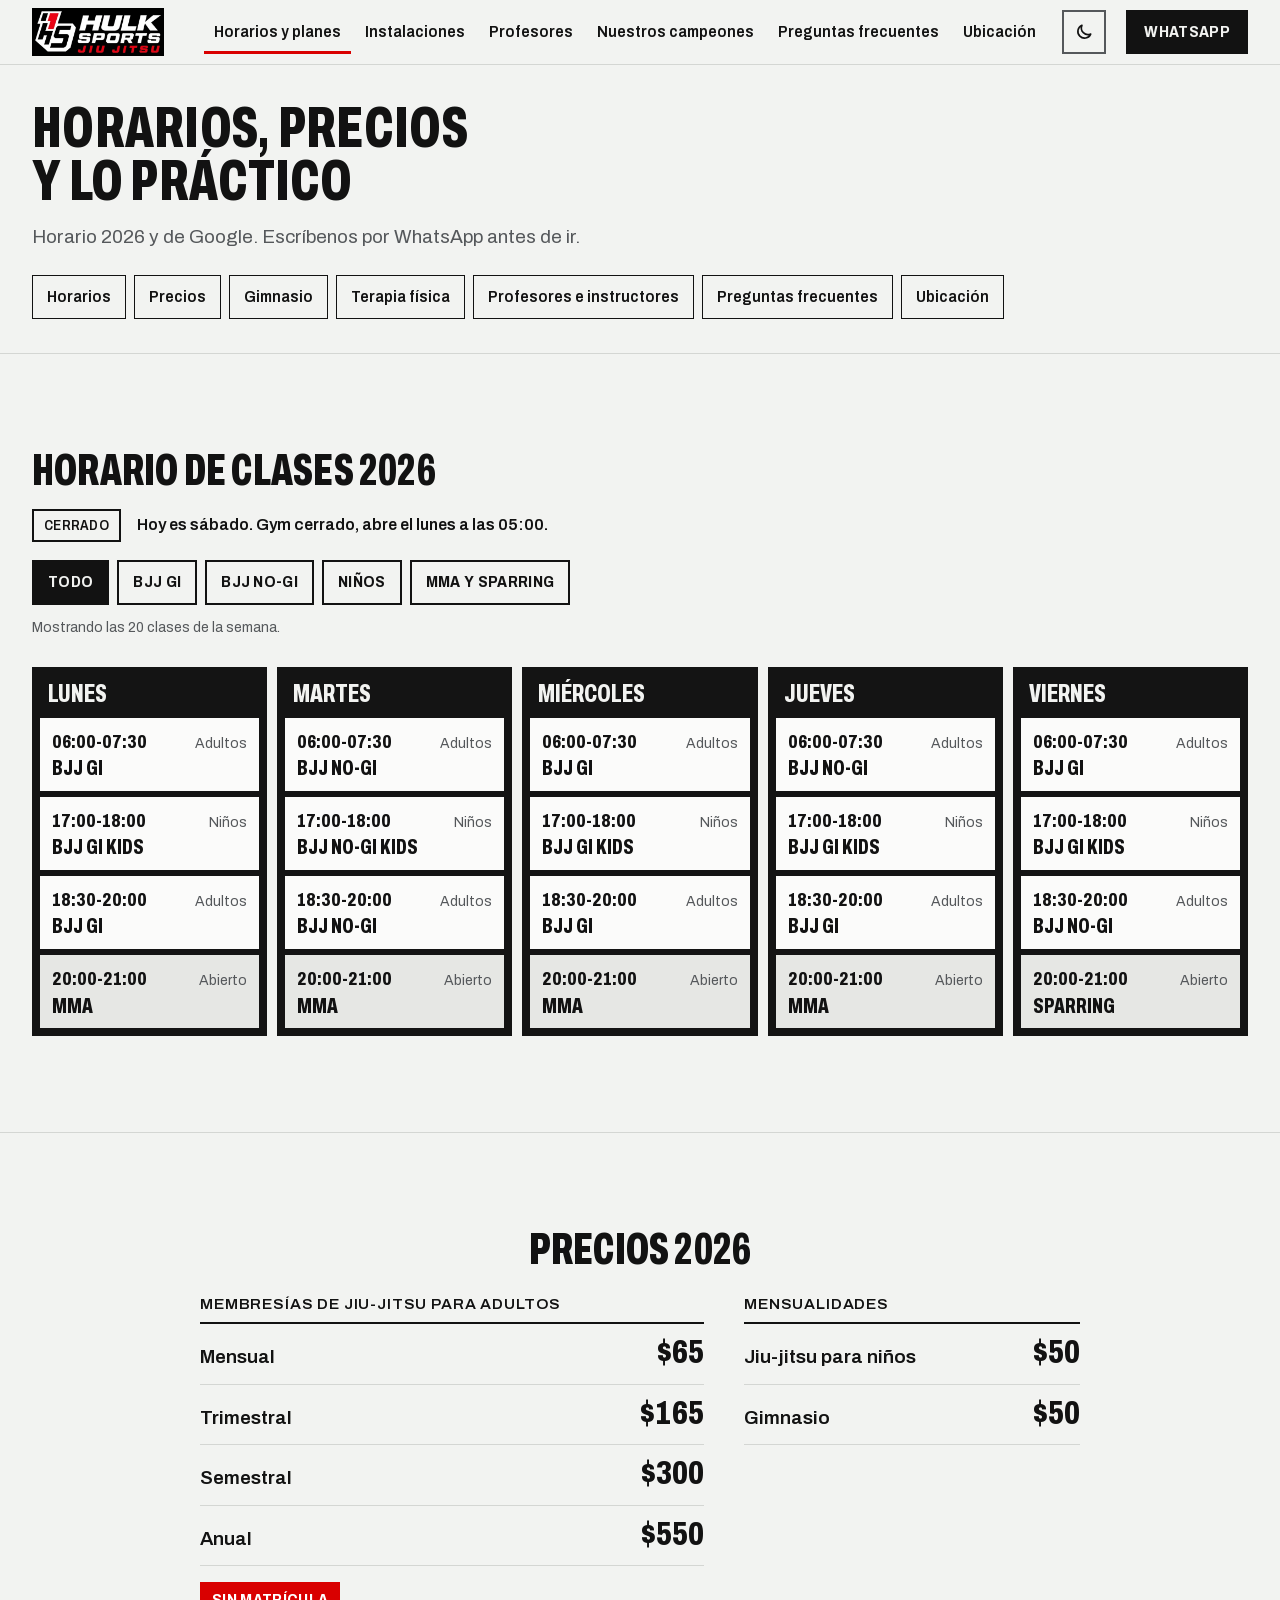
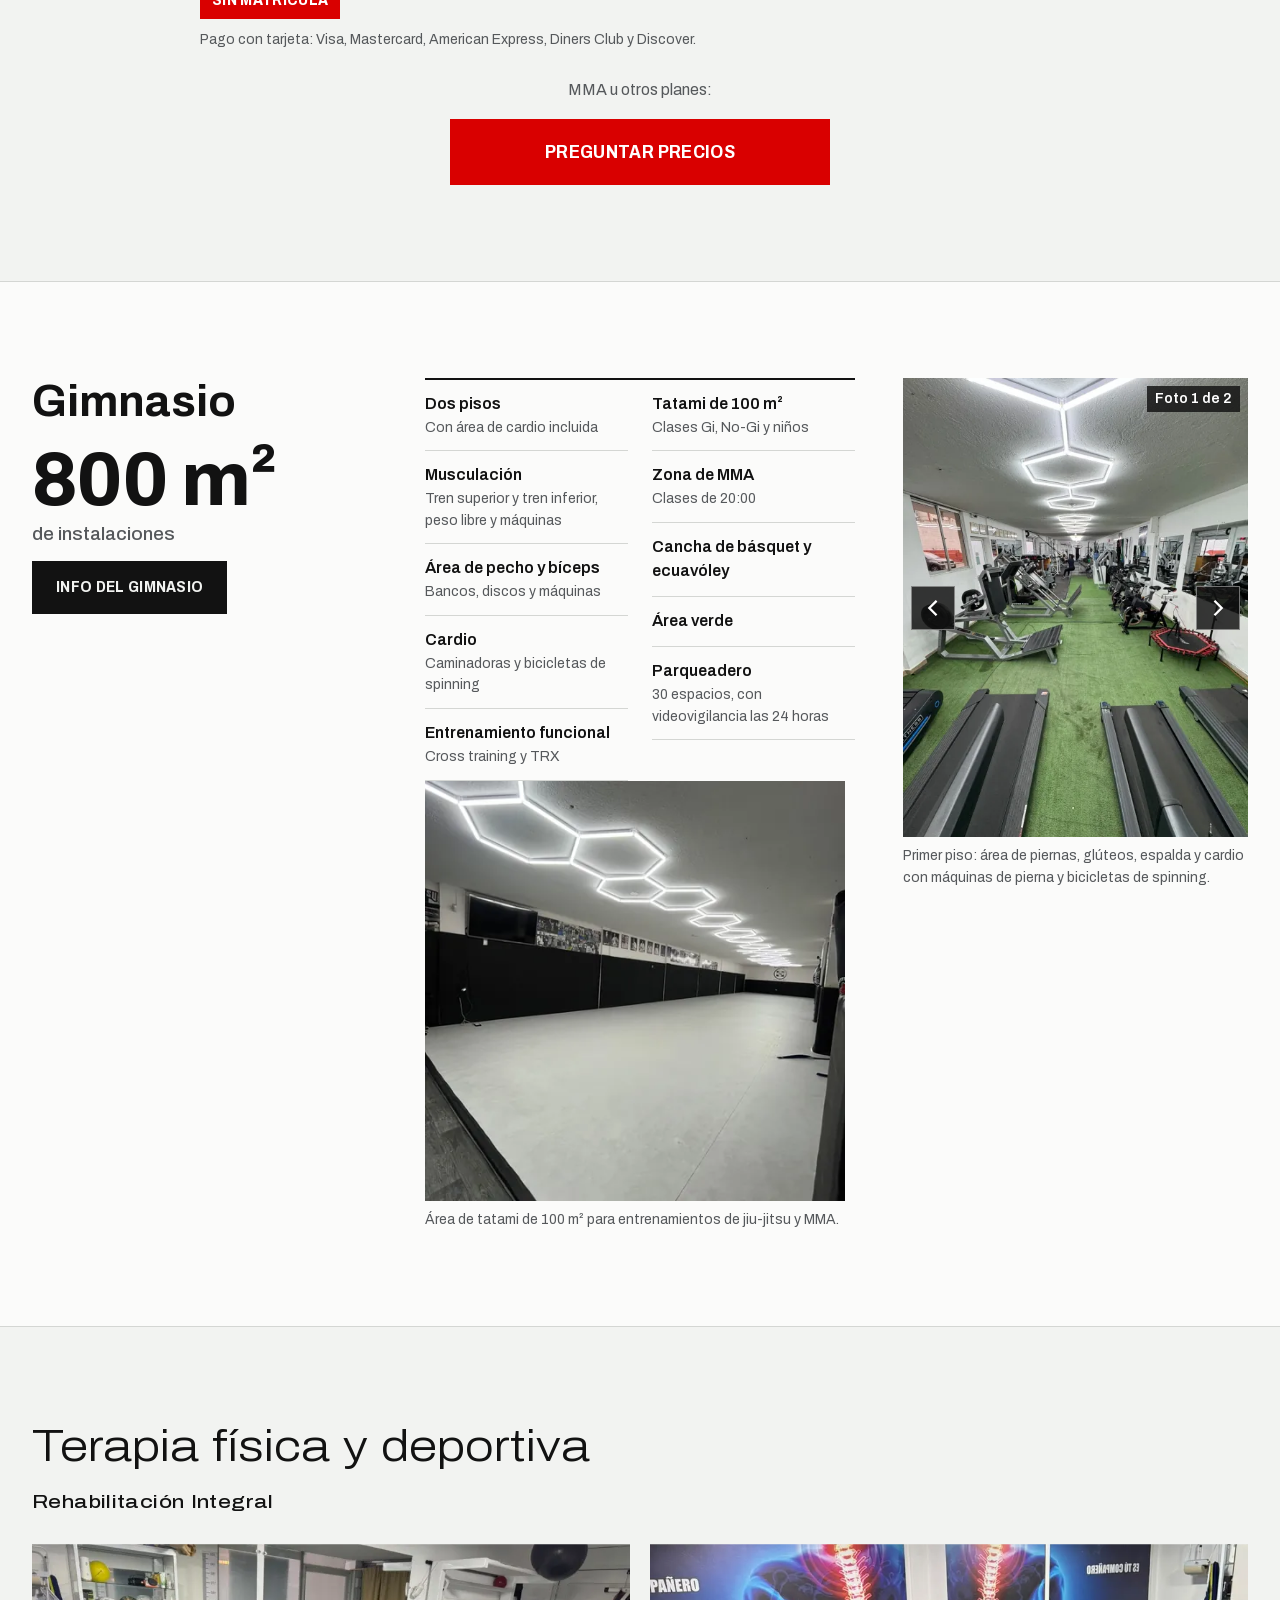
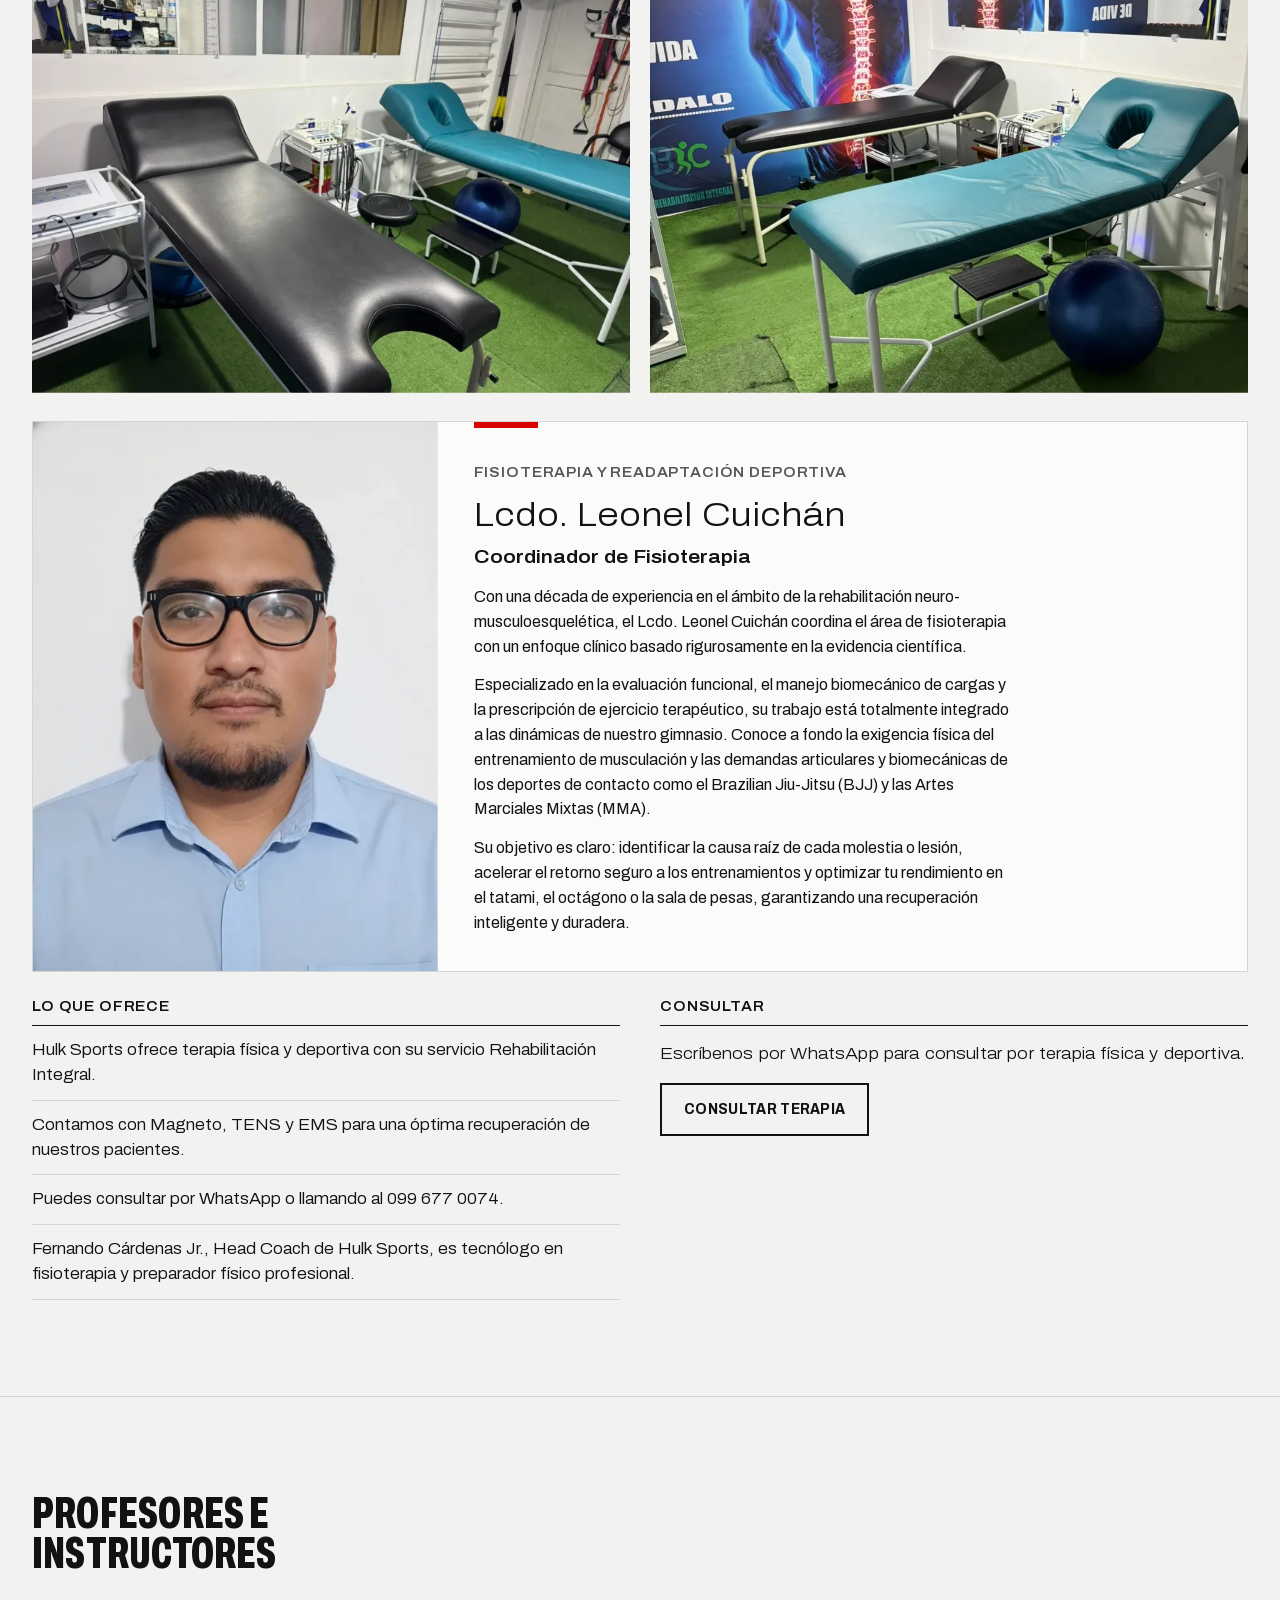
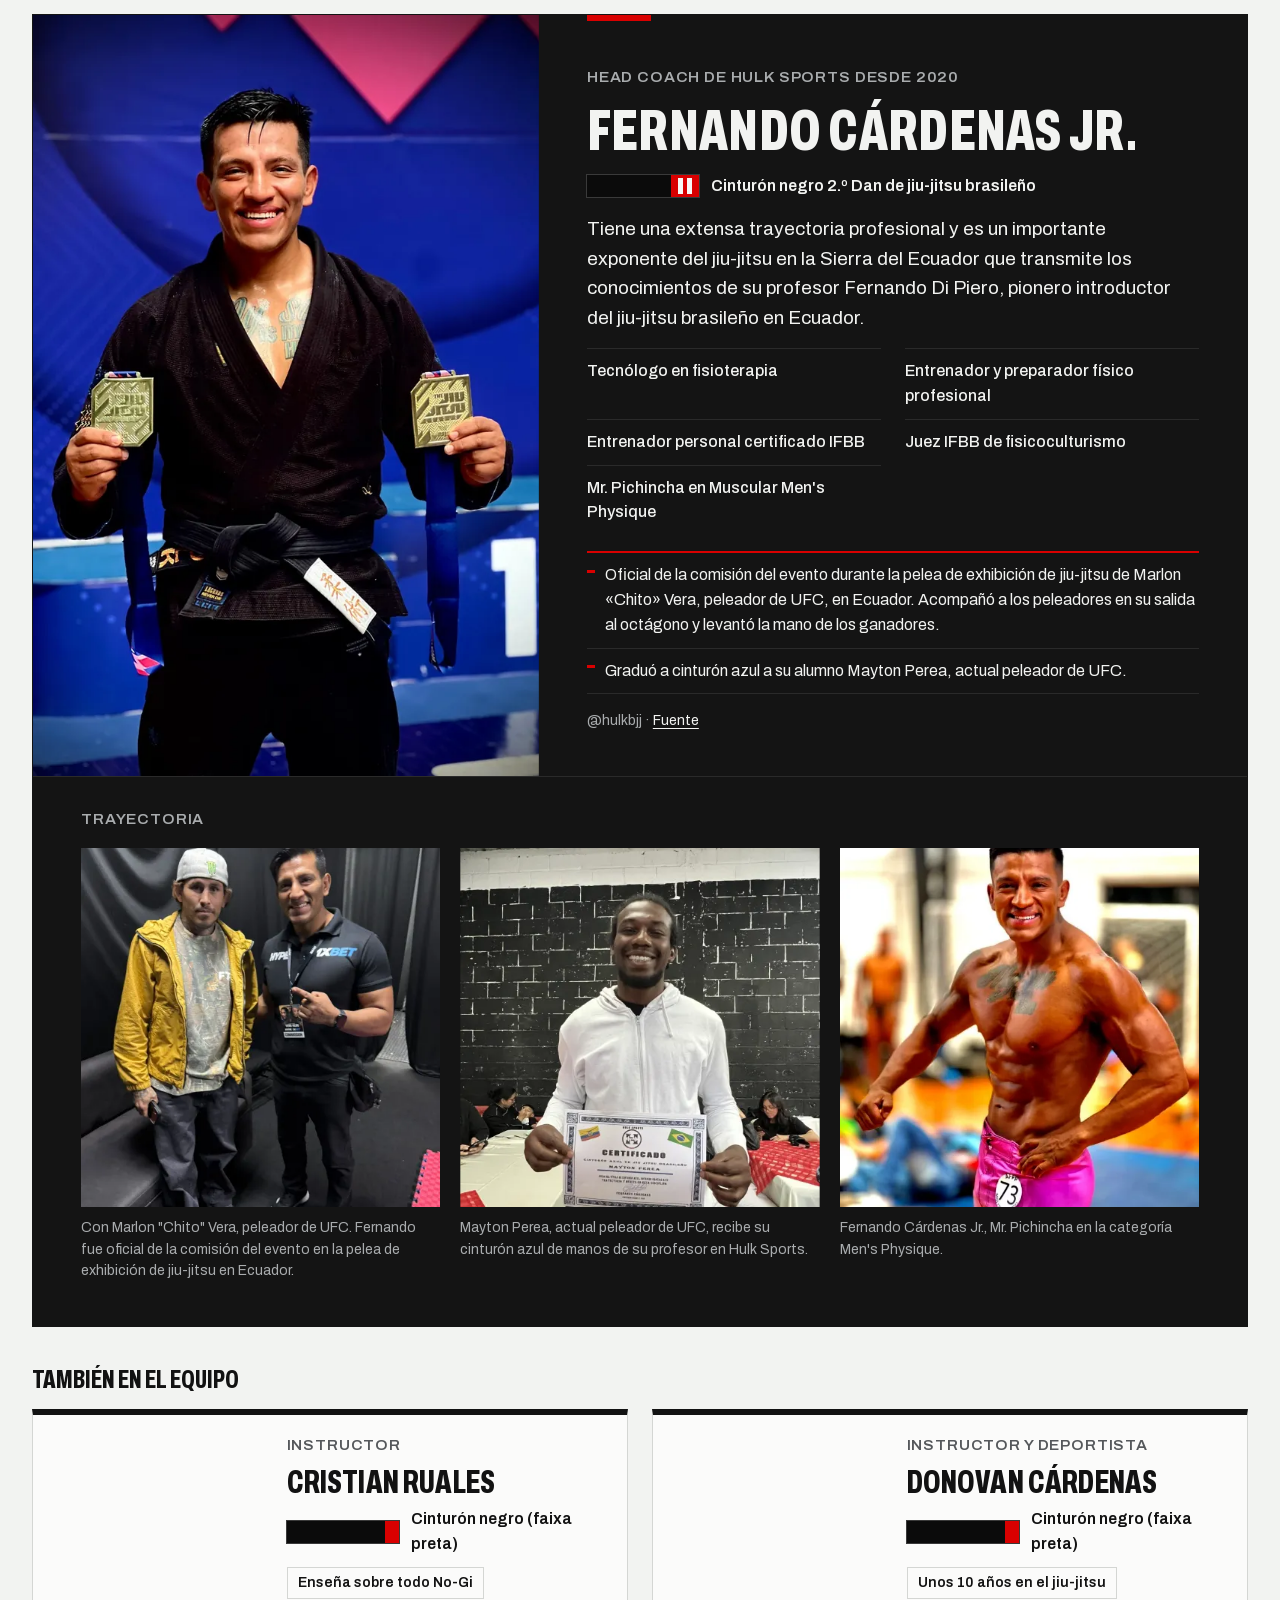
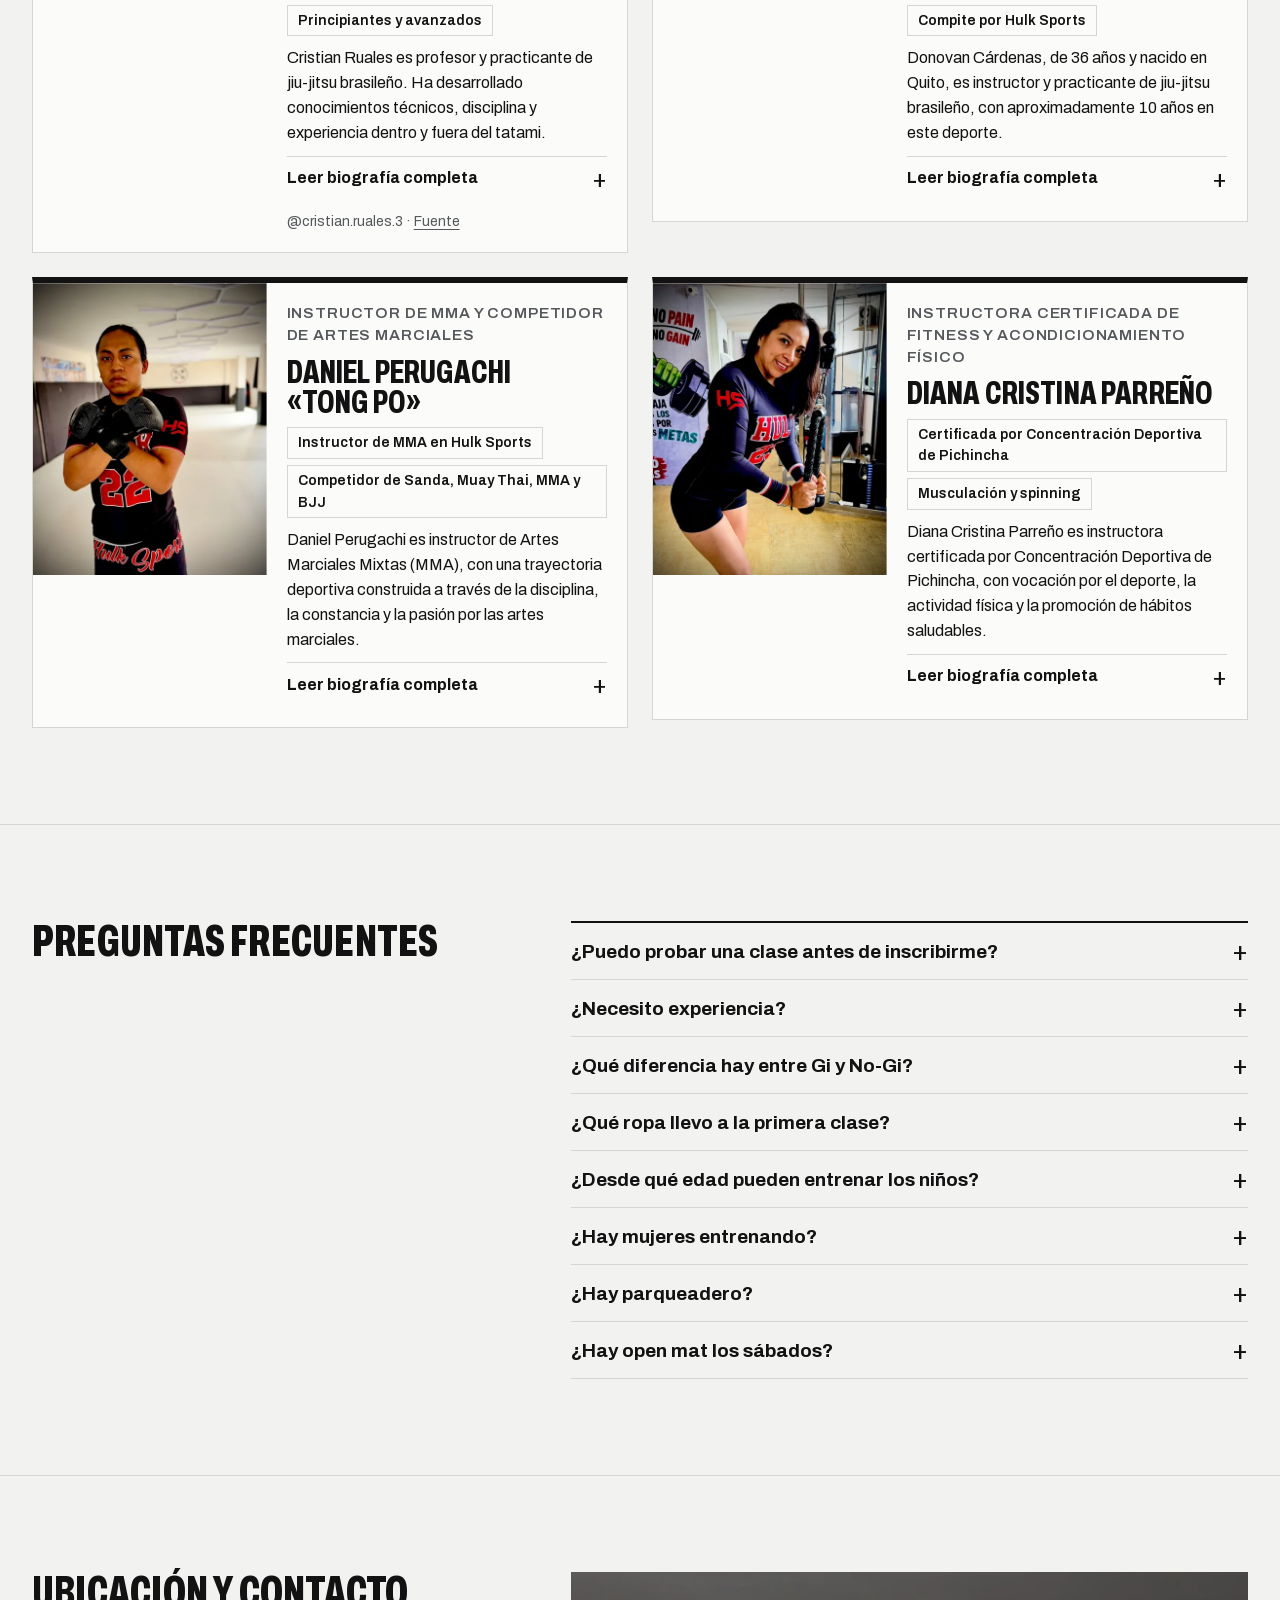
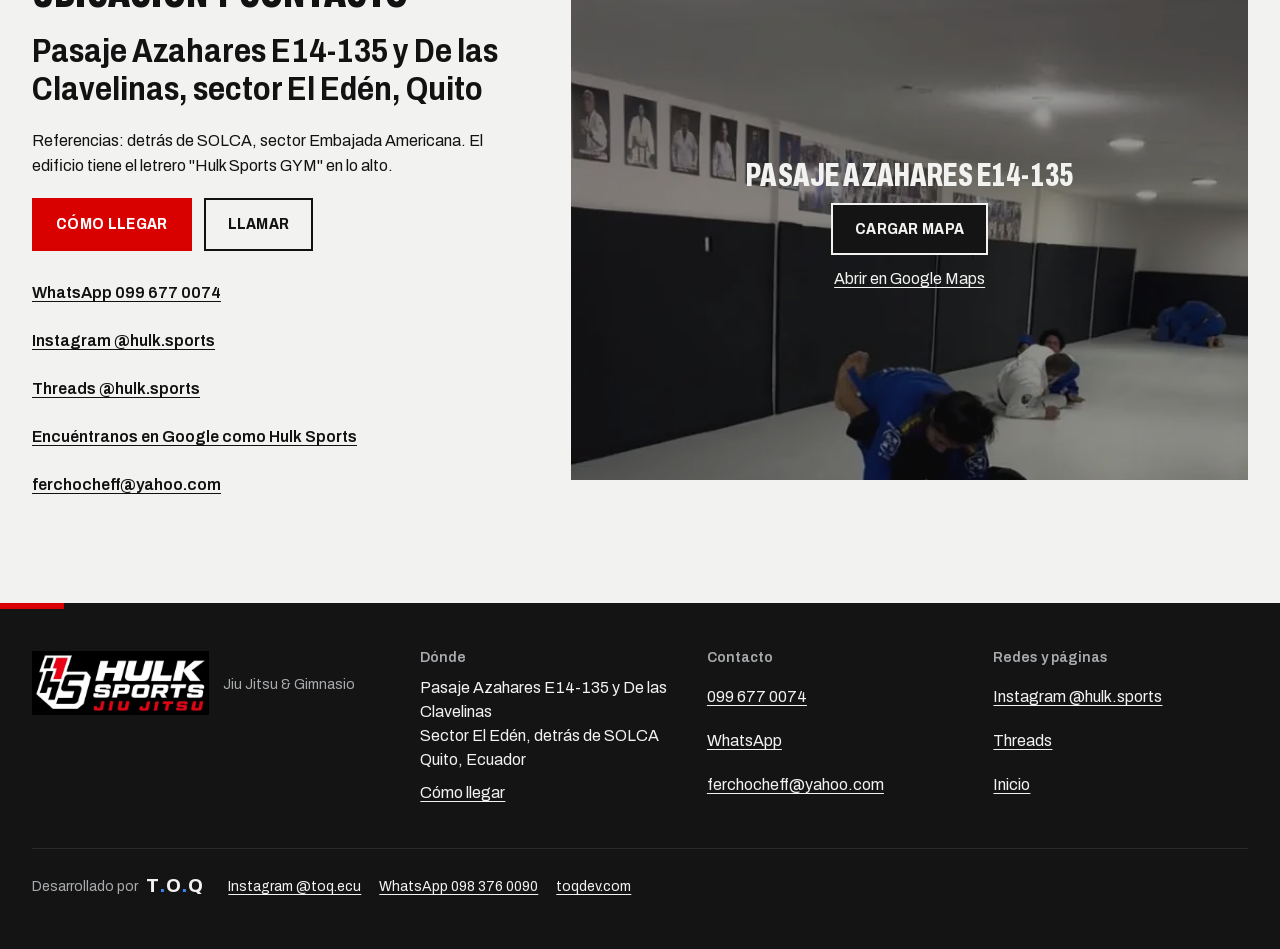
==== commit c94c9445: "Arreglos de profes" ====
--- a/horarios-y-planes.html
+++ b/horarios-y-planes.html
@@ -383,7 +383,7 @@
               </details>
             </div>
           </li>
-          <li class="profe profe-con-foto profe-ancho">
+          <li class="profe profe-con-foto">
             <figure class="profe-foto">
               <img src="assets/fotos/daniel-perugachi-480.webp" srcset="assets/fotos/daniel-perugachi-480.webp 480w, assets/fotos/daniel-perugachi-800.webp 800w" sizes="(min-width: 768px) 300px, 100vw" width="800" height="1000" alt="Daniel Perugachi con guantes de MMA y camiseta negra de Hulk Sports" loading="lazy" decoding="async" data-revelar>
             </figure>
@@ -410,7 +410,7 @@
               </details>
             </div>
           </li>
-          <li class="profe profe-con-foto profe-ancho">
+          <li class="profe profe-con-foto">
             <figure class="profe-foto">
               <img src="assets/fotos/diana-parreno-480.webp" srcset="assets/fotos/diana-parreno-480.webp 480w, assets/fotos/diana-parreno-800.webp 800w" sizes="(min-width: 768px) 300px, 100vw" width="800" height="1000" alt="Diana Cristina Parreño con la rashguard negra de Hulk Sports, entrenando en la máquina de poleas del gimnasio" loading="lazy" decoding="async" data-revelar>
             </figure>
--- a/css/styles.css
+++ b/css/styles.css
@@ -700,28 +700,23 @@
 .profe-bio[open] summary::after { transform: rotate(45deg); }
 .profe-bio > div { display: grid; gap: 12px; padding-bottom: 8px; }
 @media (min-width: 600px) { .credenciales { grid-template-columns: 1fr 1fr; } }
-/* Diana: tarjeta a todo el ancho con detalle desplegable */
+/* Detalle desplegable de los instructores: subtítulos, lista, cita y bloques */
 .profe-sub { font-size: var(--t-14); font-weight: 600; letter-spacing: 0.06em; text-transform: uppercase; font-stretch: 110%; color: var(--gris); }
 .profe-lista { margin: 8px 0 0; padding-left: 1.1em; display: grid; gap: 6px; }
 .profe-cita { margin: 8px 0 12px; padding-left: 14px; border-left: 3px solid var(--rojo); }
 .profe-cols { display: grid; gap: 18px; }
 .profe-cols > div { display: grid; gap: 8px; align-content: start; }
+/* Tablet: una tarjeta por fila, con la foto a la izquierda, para que el texto no quede estrecho */
 @media (min-width: 768px) {
-  .profes .profe-ancho { grid-column: 1 / -1; grid-template-columns: 300px minmax(0, 1fr); column-gap: 28px; }
-  .profe-ancho .profe-foto { margin: -20px 0 0 -20px; }
-  .profe-ancho .profe-foto img { aspect-ratio: 4 / 5; }
-}
-@media (min-width: 900px) { .profe-cols { grid-template-columns: 1fr 1fr; gap: 32px; } }
-@media (min-width: 768px) {
-  .profes { grid-template-columns: 1fr 1fr; gap: 24px; align-items: start; }
-  .profe-corto { grid-column: 1 / -1; }
-  .profe-foto img { aspect-ratio: 4 / 3; }
-}
-/* Pantallas anchas: foto a la izquierda y texto a la derecha, para que la foto no quede enorme */
-@media (min-width: 1200px) {
-  .profe-con-foto { grid-template-columns: minmax(0, 2fr) minmax(0, 3fr); column-gap: 20px; }
+  .profes { gap: 24px; align-items: start; }
+  .profe-con-foto { grid-template-columns: minmax(0, 240px) minmax(0, 1fr); column-gap: 24px; }
   .profe-con-foto .profe-foto { margin: -20px 0 0 -20px; }
   .profe-con-foto .profe-foto img { aspect-ratio: 4 / 5; }
+}
+/* Pantallas anchas: dos tarjetas por fila, con la foto a la izquierda y el texto a la derecha */
+@media (min-width: 1200px) {
+  .profes { grid-template-columns: 1fr 1fr; }
+  .profe-con-foto { grid-template-columns: minmax(0, 2fr) minmax(0, 3fr); column-gap: 20px; }
 }
 @media (min-width: 900px) {
   .equipo .wrap { gap: 40px; }
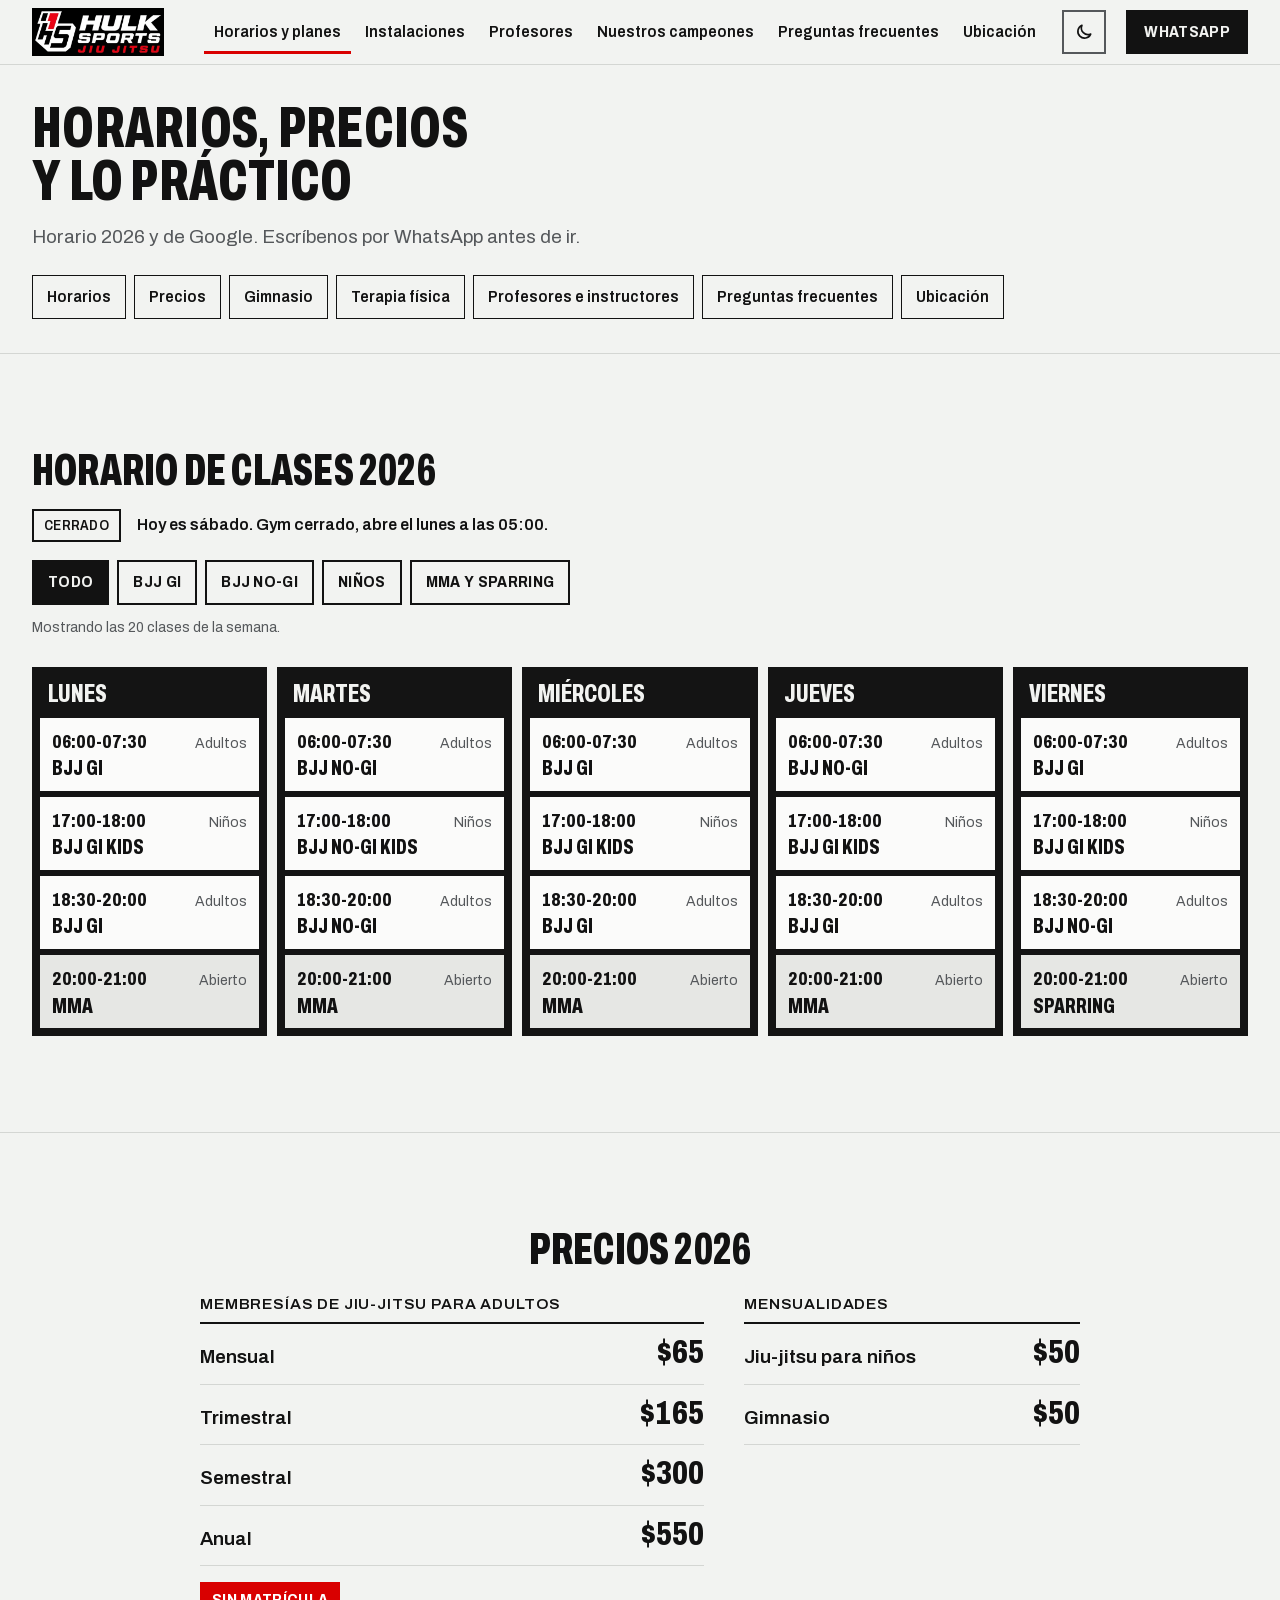
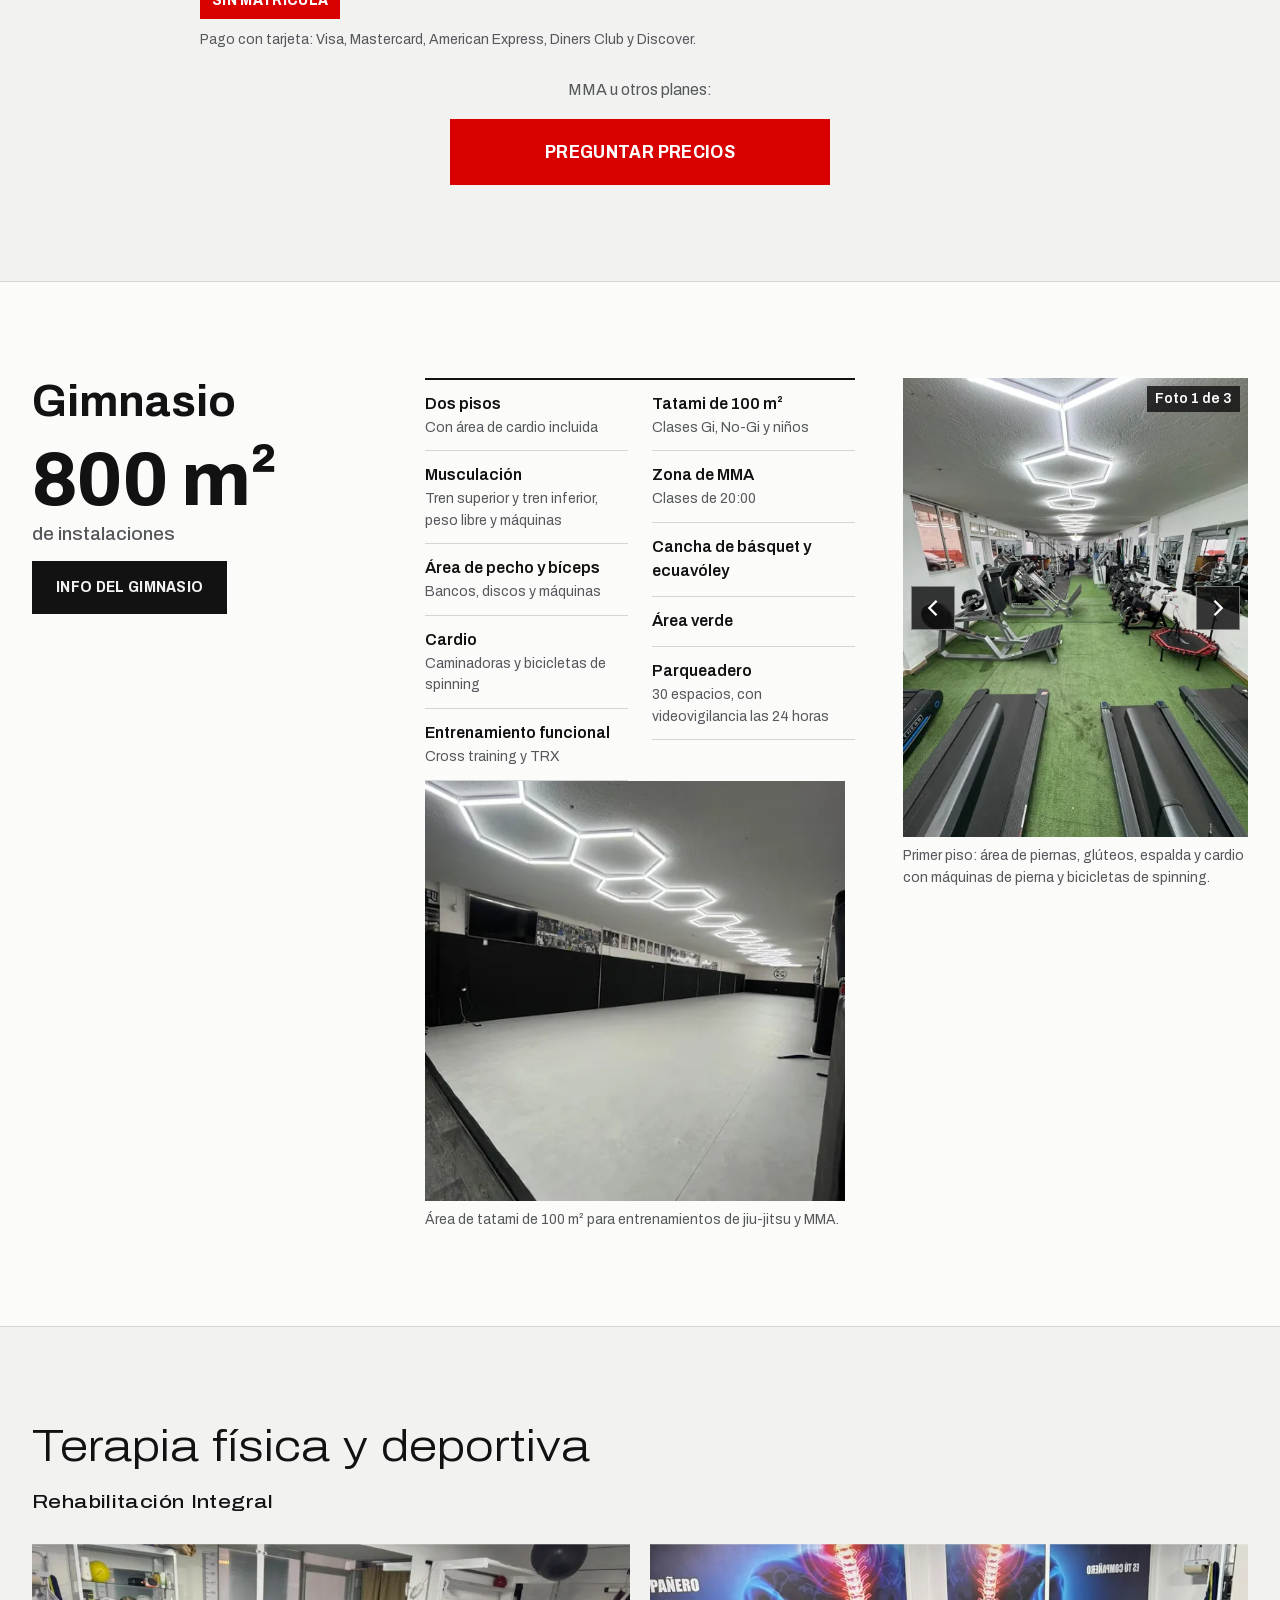
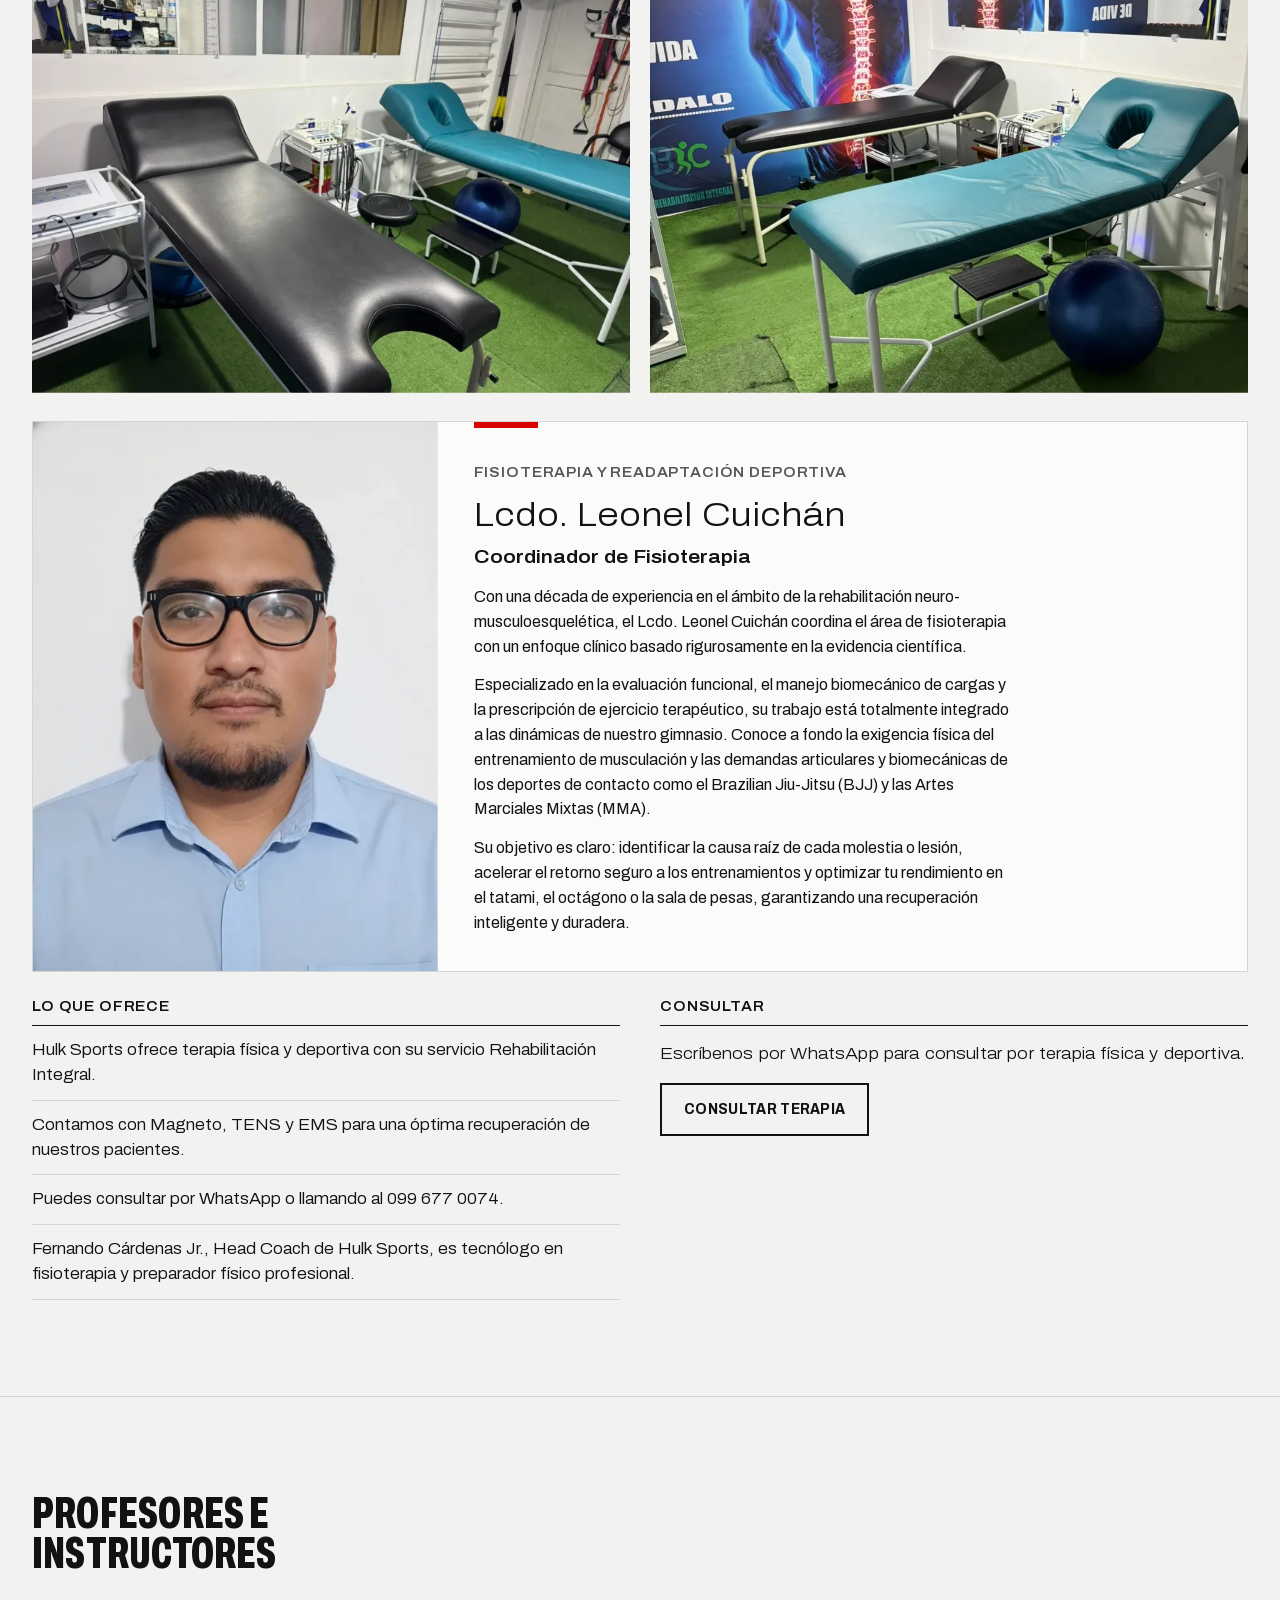
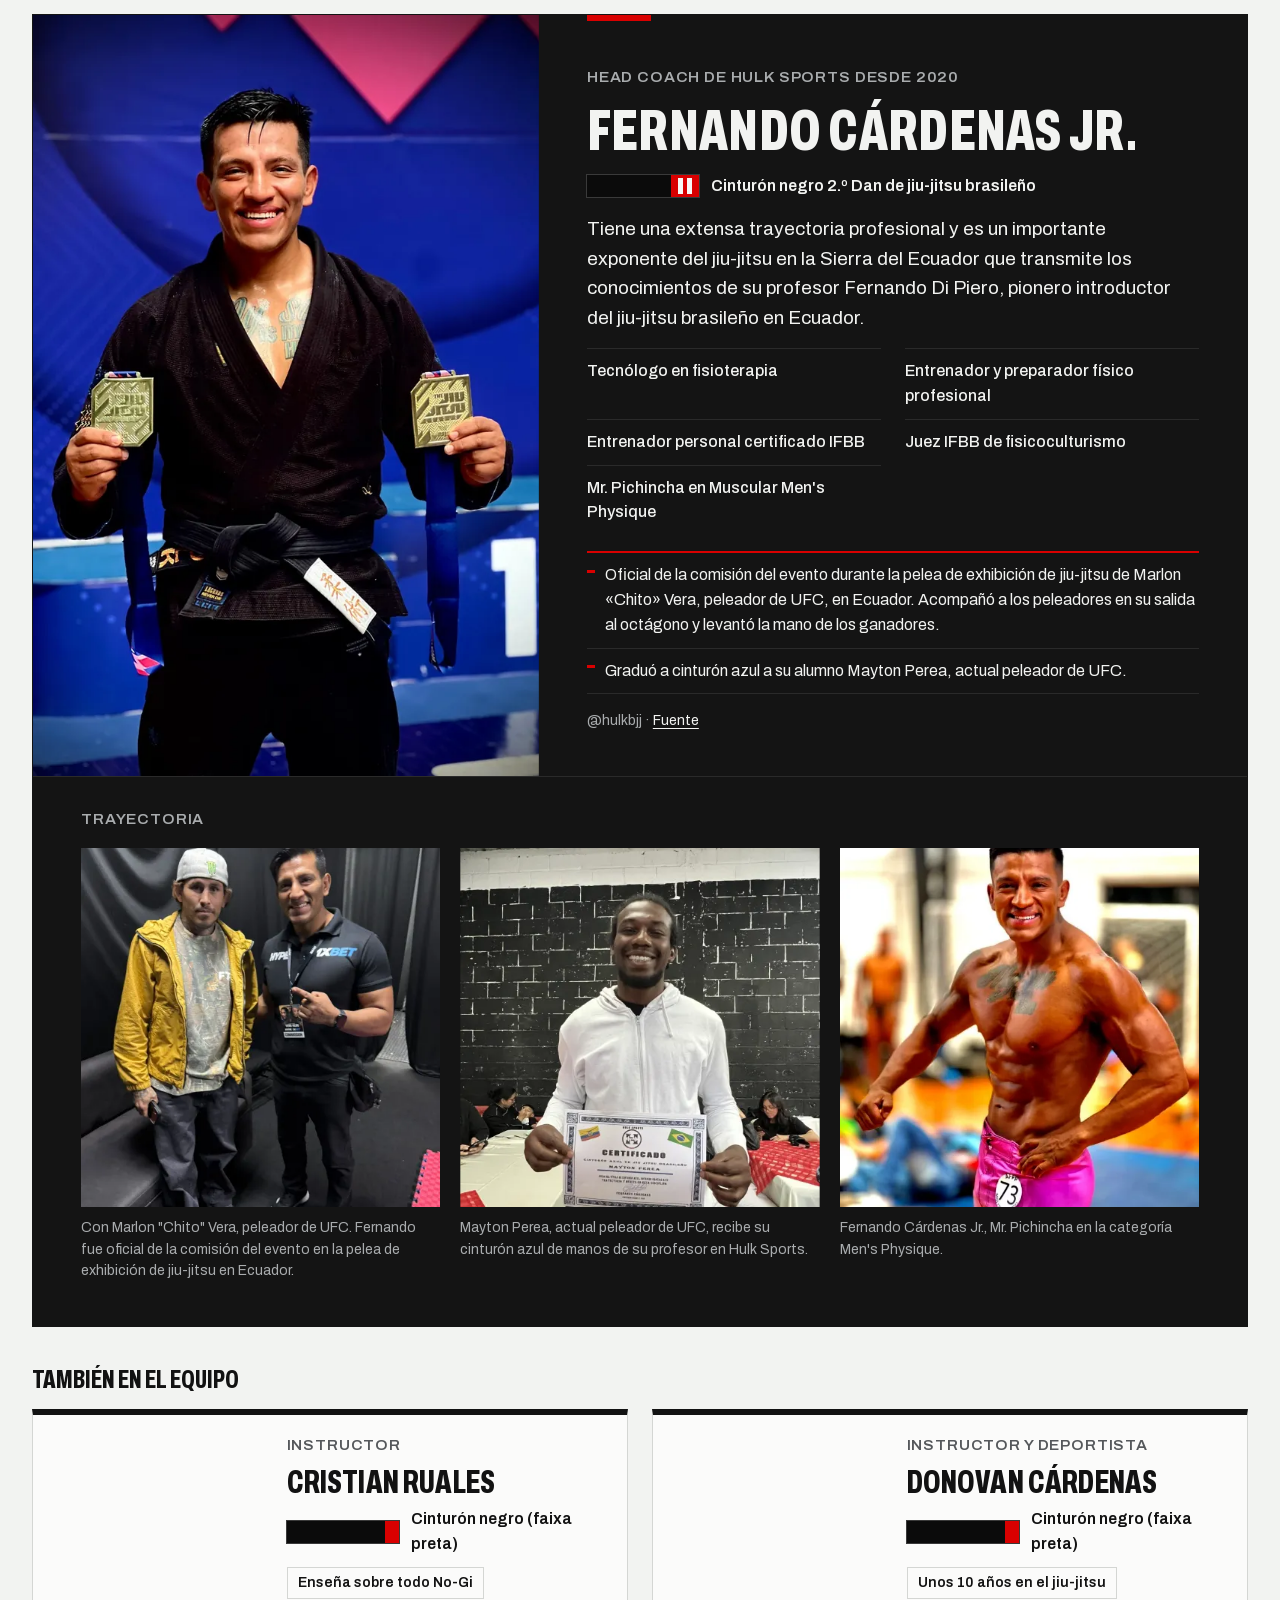
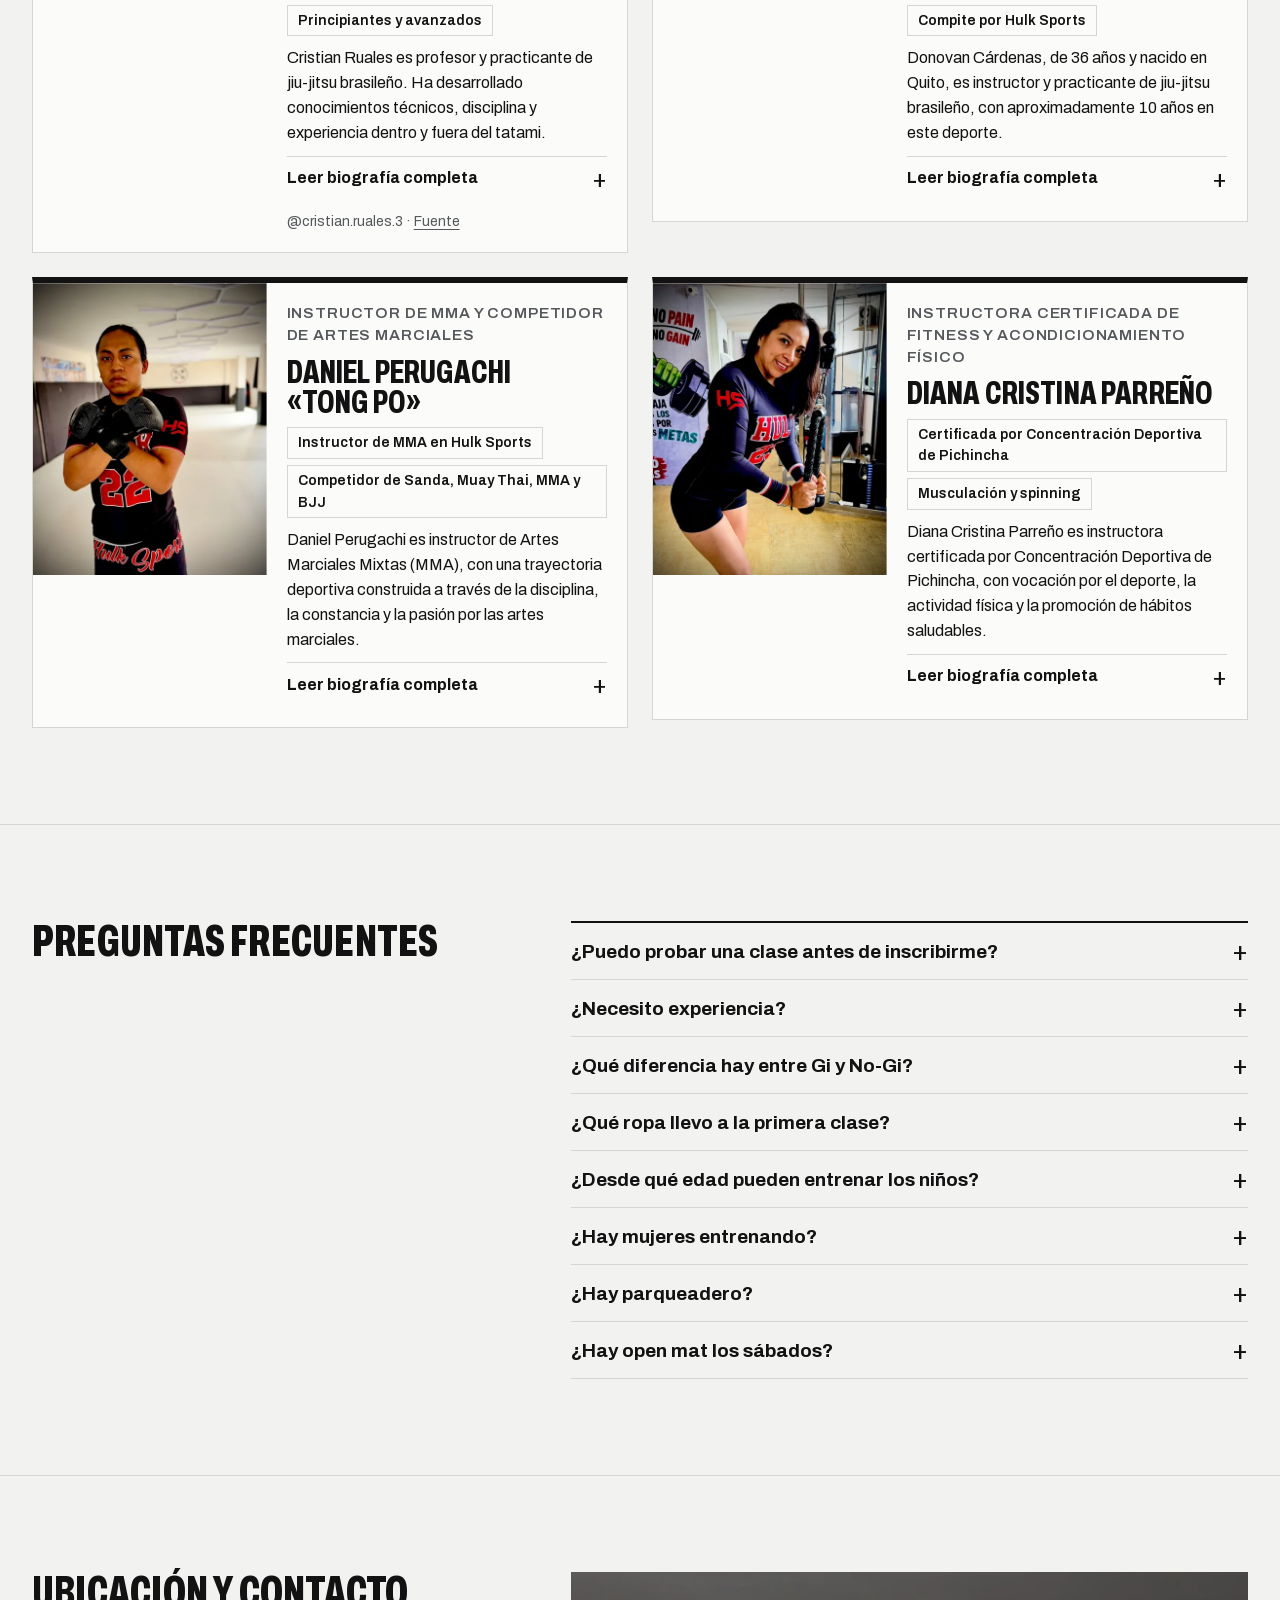
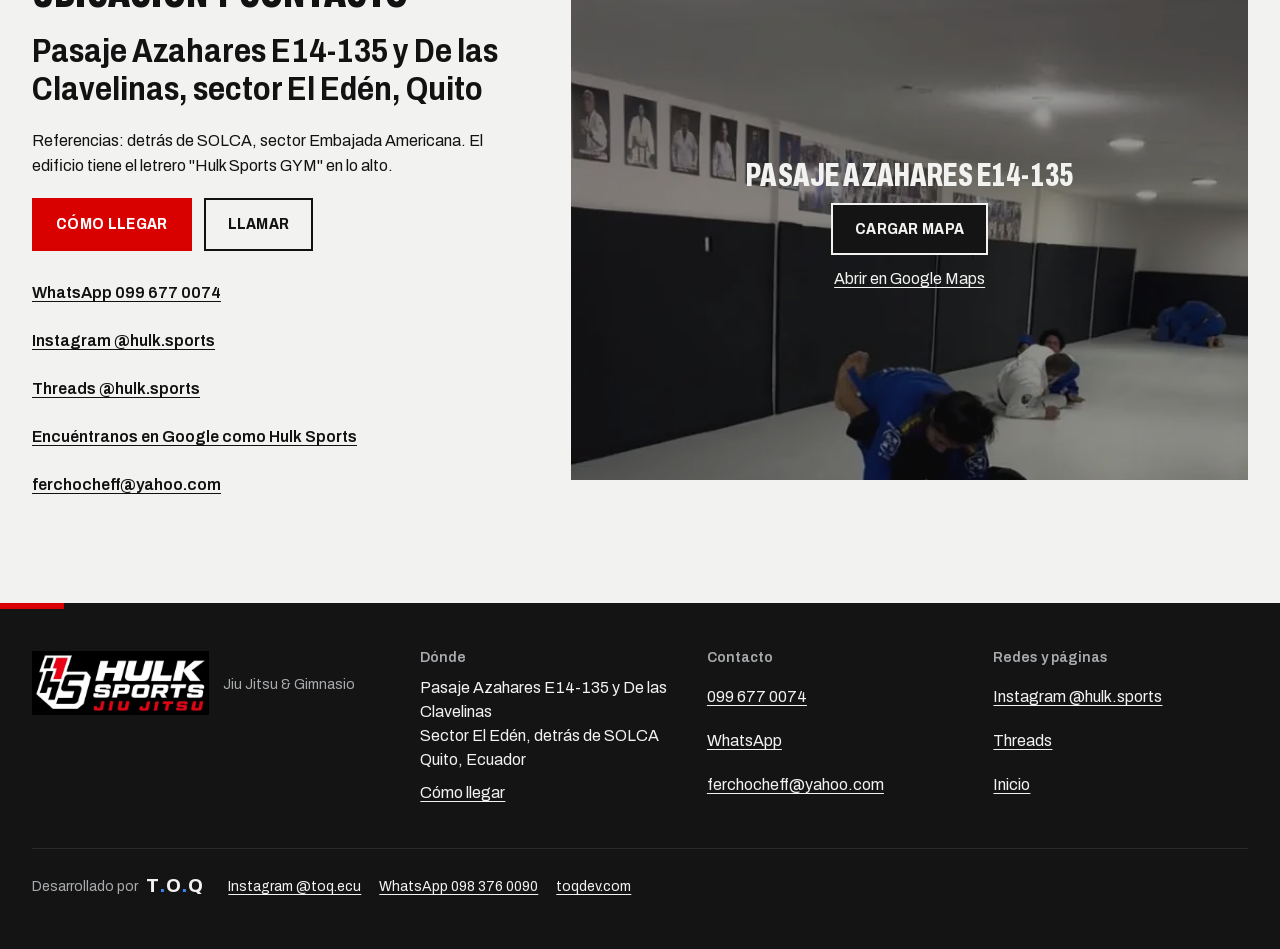
==== commit ef766788: "Foto agregada al carrusel y espacio/actualización de precios hecha" ====
--- a/horarios-y-planes.html
+++ b/horarios-y-planes.html
@@ -218,12 +218,18 @@
         </figure>
       </div>
       <div class="carrusel gym-carrusel" data-carrusel role="group" aria-roledescription="carrusel" aria-label="Fotos del gimnasio">
-        <p class="carrusel-contador" aria-live="polite">Foto 1 de 2</p>
+        <p class="carrusel-contador" aria-live="polite">Foto 1 de 3</p>
         <ul class="carrusel-pista" tabindex="0" aria-label="Fotos del gimnasio">
           <li class="carrusel-foto">
             <figure>
               <img src="assets/fotos/gym-cardio-480.webp" srcset="assets/fotos/gym-cardio-480.webp 480w, assets/fotos/gym-cardio-960.webp 960w" sizes="(min-width: 900px) 30vw, 100vw" width="960" height="1280" alt="Primer piso visto desde las caminadoras: máquinas de pierna a la izquierda, bicicletas de spinning y espejos a la derecha, piso de césped sintético y luces LED hexagonales en el techo" loading="lazy" decoding="async">
               <figcaption>Primer piso: área de piernas, glúteos, espalda y cardio con máquinas de pierna y bicicletas de spinning.</figcaption>
+            </figure>
+          </li>
+          <li class="carrusel-foto">
+            <figure>
+              <img src="assets/fotos/gym-caminadoras-480.webp" srcset="assets/fotos/gym-caminadoras-480.webp 480w, assets/fotos/gym-caminadoras-960.webp 960w, assets/fotos/gym-caminadoras-1440.webp 1440w" sizes="(min-width: 900px) 53vw, (min-width: 600px) 100vw, 178vw" width="1600" height="1200" alt="Área de cardio: cuatro caminadoras sobre piso de césped sintético y repisas con trofeos en la pared" loading="lazy" decoding="async">
+              <figcaption>Primer piso: área de cardio con cuatro caminadoras.</figcaption>
             </figure>
           </li>
           <li class="carrusel-foto">
--- a/css/styles.css
+++ b/css/styles.css
@@ -220,7 +220,7 @@
 /* Hasta 1199 px (celular, tablet y laptops chicas): arriba el logo y el botón de tema; los seis
    enlaces bajan a una segunda fila. En celular WhatsApp sigue en la barra fija. Los límites superiores llevan .99px (899.99, 1199.99, 767.99)
    para no dejar hueco con anchos fraccionarios (zoom del navegador) */
-@media (max-width: 1199.99px) {
+@media (max-width: 1199.98px) {
   :root { --alto-top: calc(var(--fila-top) + var(--fila-nav)); }
   .top .wrap { flex-wrap: wrap; height: auto; row-gap: 0; }
   .marca { min-height: var(--fila-top); }
@@ -232,12 +232,12 @@
   .nav a:not(.btn) { flex: none; min-height: var(--fila-nav); padding-inline: 6px; }
   .nav.hay-mas { -webkit-mask-image: linear-gradient(to right, #000 calc(100% - 56px), transparent); mask-image: linear-gradient(to right, #000 calc(100% - 56px), transparent); }
 }
-@media (max-width: 359.99px) { .nav a:not(.btn) { padding-inline: 4px; font-size: 0.9375rem; } }
+@media (max-width: 359.98px) { .nav a:not(.btn) { padding-inline: 4px; font-size: 0.9375rem; } }
 /* Desde 600 px cabe también «Ubicación» */
-@media (min-width: 600px) and (max-width: 1199.99px) {
+@media (min-width: 600px) and (max-width: 1199.98px) {
   .nav a.solo-escritorio:not(.btn) { display: inline-flex !important; }
 }
-@media (min-width: 768px) and (max-width: 1199.99px) { .nav { flex-basis: calc(100% + 64px); margin-inline: -32px; padding-inline: 26px; } }
+@media (min-width: 768px) and (max-width: 1199.98px) { .nav { flex-basis: calc(100% + 64px); margin-inline: -32px; padding-inline: 26px; } }
 
 /* ---------- Hero ---------- */
 .hero { padding-block: 28px 0; }
@@ -293,6 +293,7 @@
 .franja-hoy .horas, .franja-hoy time { font-weight: 700; white-space: nowrap; }
 .franja-hoy .siguiente .horas { color: #ff6b5f; }
 .franja-hoy .pasada { color: var(--franja-gris); }
+.valores-lista { list-style: none; margin: 0; padding: 0; display: grid; gap: 2px; }
 .franja .mini { display: block; margin-top: 4px; font-size: var(--t-14); font-weight: 400; color: var(--franja-gris); }
 .franja .mini a { color: var(--franja-gris); }
 @media (min-width: 640px) {
@@ -301,7 +302,9 @@
   .franja-datos > div:nth-child(odd) { padding-right: 24px; }
 }
 @media (min-width: 1100px) {
-  .franja-datos { grid-template-columns: 1.3fr 1fr 1.3fr 1fr; }
+  /* La segunda columna da cabida a cada valor en una sola línea */
+  .franja-datos { grid-template-columns: 1.2fr 1.15fr 1.2fr 0.9fr; }
+  .valores-lista { font-size: 0.95em; }
   .franja-datos > div { border-top: 0; border-left: 1px solid #2a2a2a; padding: 28px 24px; }
   .franja-datos > div:first-child { border-left: 0; padding-left: 0; }
 }
@@ -547,9 +550,9 @@
 .clase[data-tipo="mma"], .clase[data-tipo="sparring"] { background: var(--clase-mma); }
 .clase.siguiente { box-shadow: inset 6px 0 0 var(--rojo); }
 .clase.apagada { opacity: 0.16; }
-@media (max-width: 1199.99px) { .dia.es-hoy { order: -1; } }
-@media (min-width: 600px) and (max-width: 767.99px) { .pizarra { grid-template-columns: repeat(2, 1fr); } }
-@media (min-width: 768px) and (max-width: 1199.99px) { .pizarra { grid-template-columns: repeat(3, 1fr); gap: 10px; } }
+@media (max-width: 1199.98px) { .dia.es-hoy { order: -1; } }
+@media (min-width: 600px) and (max-width: 767.98px) { .pizarra { grid-template-columns: repeat(2, 1fr); } }
+@media (min-width: 768px) and (max-width: 1199.98px) { .pizarra { grid-template-columns: repeat(3, 1fr); gap: 10px; } }
 @media (min-width: 1200px) { .pizarra { grid-template-columns: repeat(5, 1fr); gap: 10px; } }
 
 /* Precios */
@@ -592,7 +595,7 @@
 .gym-tatami { max-width: 420px; margin-top: 28px; }
 .gym-tatami img { width: 100%; }
 /* Tablet: la foto vertical completa ocuparía más que la pantalla */
-@media (min-width: 600px) and (max-width: 899.99px) { .gym2 .carrusel { --alto-foto: 0.75; } }
+@media (min-width: 600px) and (max-width: 899.98px) { .gym2 .carrusel { --alto-foto: 0.75; } }
 @media (min-width: 900px) {
   .gym2 .wrap { grid-template-columns: 4fr 5fr 4fr; gap: 48px; align-items: start; }
 }
@@ -621,7 +624,7 @@
 .visitas[hidden] { display: none; }
 .visitas strong { font-weight: 750; font-variant-numeric: tabular-nums; }
 .visitas-punto { width: 8px; height: 8px; background: var(--rojo); }
-@media (max-width: 899.99px) { .visitas { right: 8px; bottom: calc(var(--barra-movil) + env(safe-area-inset-bottom) + 8px); } }
+@media (max-width: 899.98px) { .visitas { right: 8px; bottom: calc(var(--barra-movil) + env(safe-area-inset-bottom) + 8px); } }
 
 /* Terapia */
 .terapia .wrap { display: grid; gap: 28px; }
@@ -815,7 +818,7 @@
 }
 
 /* Tablet: evita que el video vertical ocupe toda la pantalla */
-@media (min-width: 600px) and (max-width: 899.99px) {
+@media (min-width: 600px) and (max-width: 899.98px) {
   .hero-medio { aspect-ratio: 4 / 3; }
   .area-bjj .media { aspect-ratio: 16 / 10; }
 }
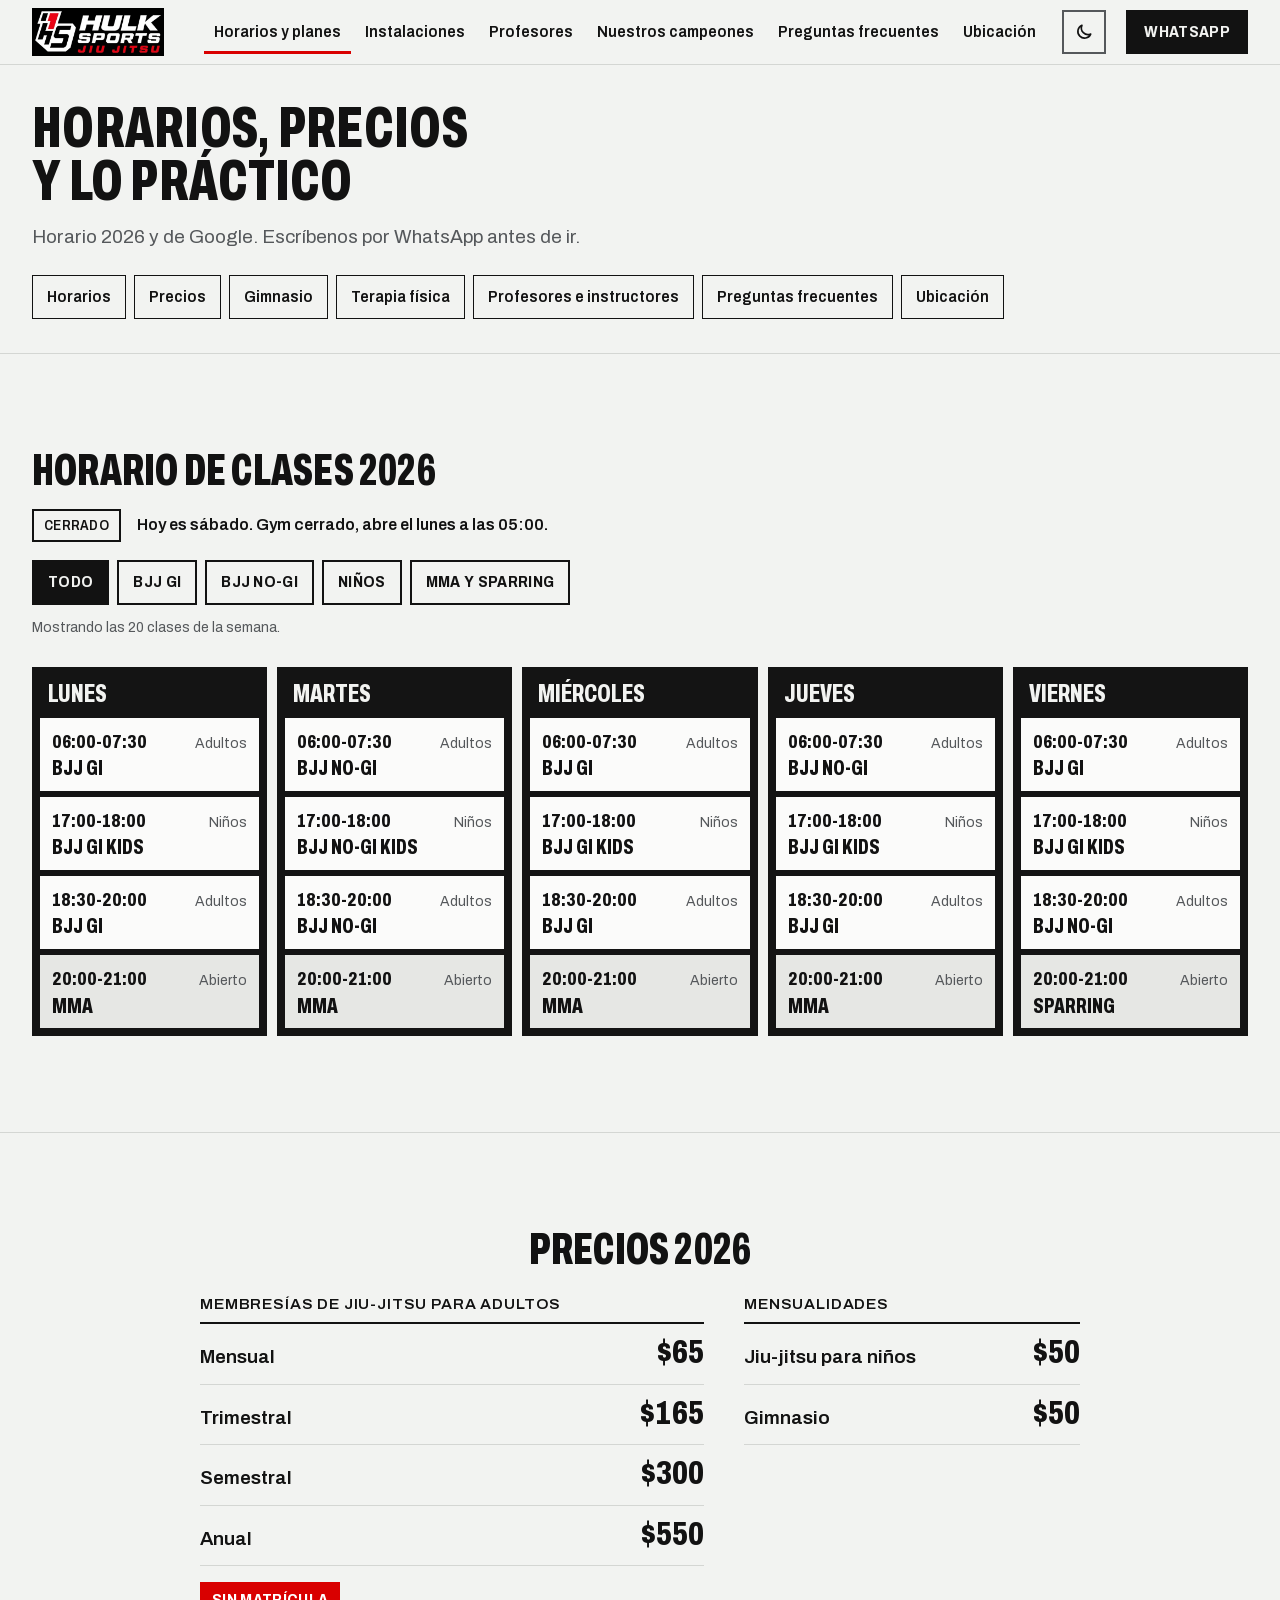
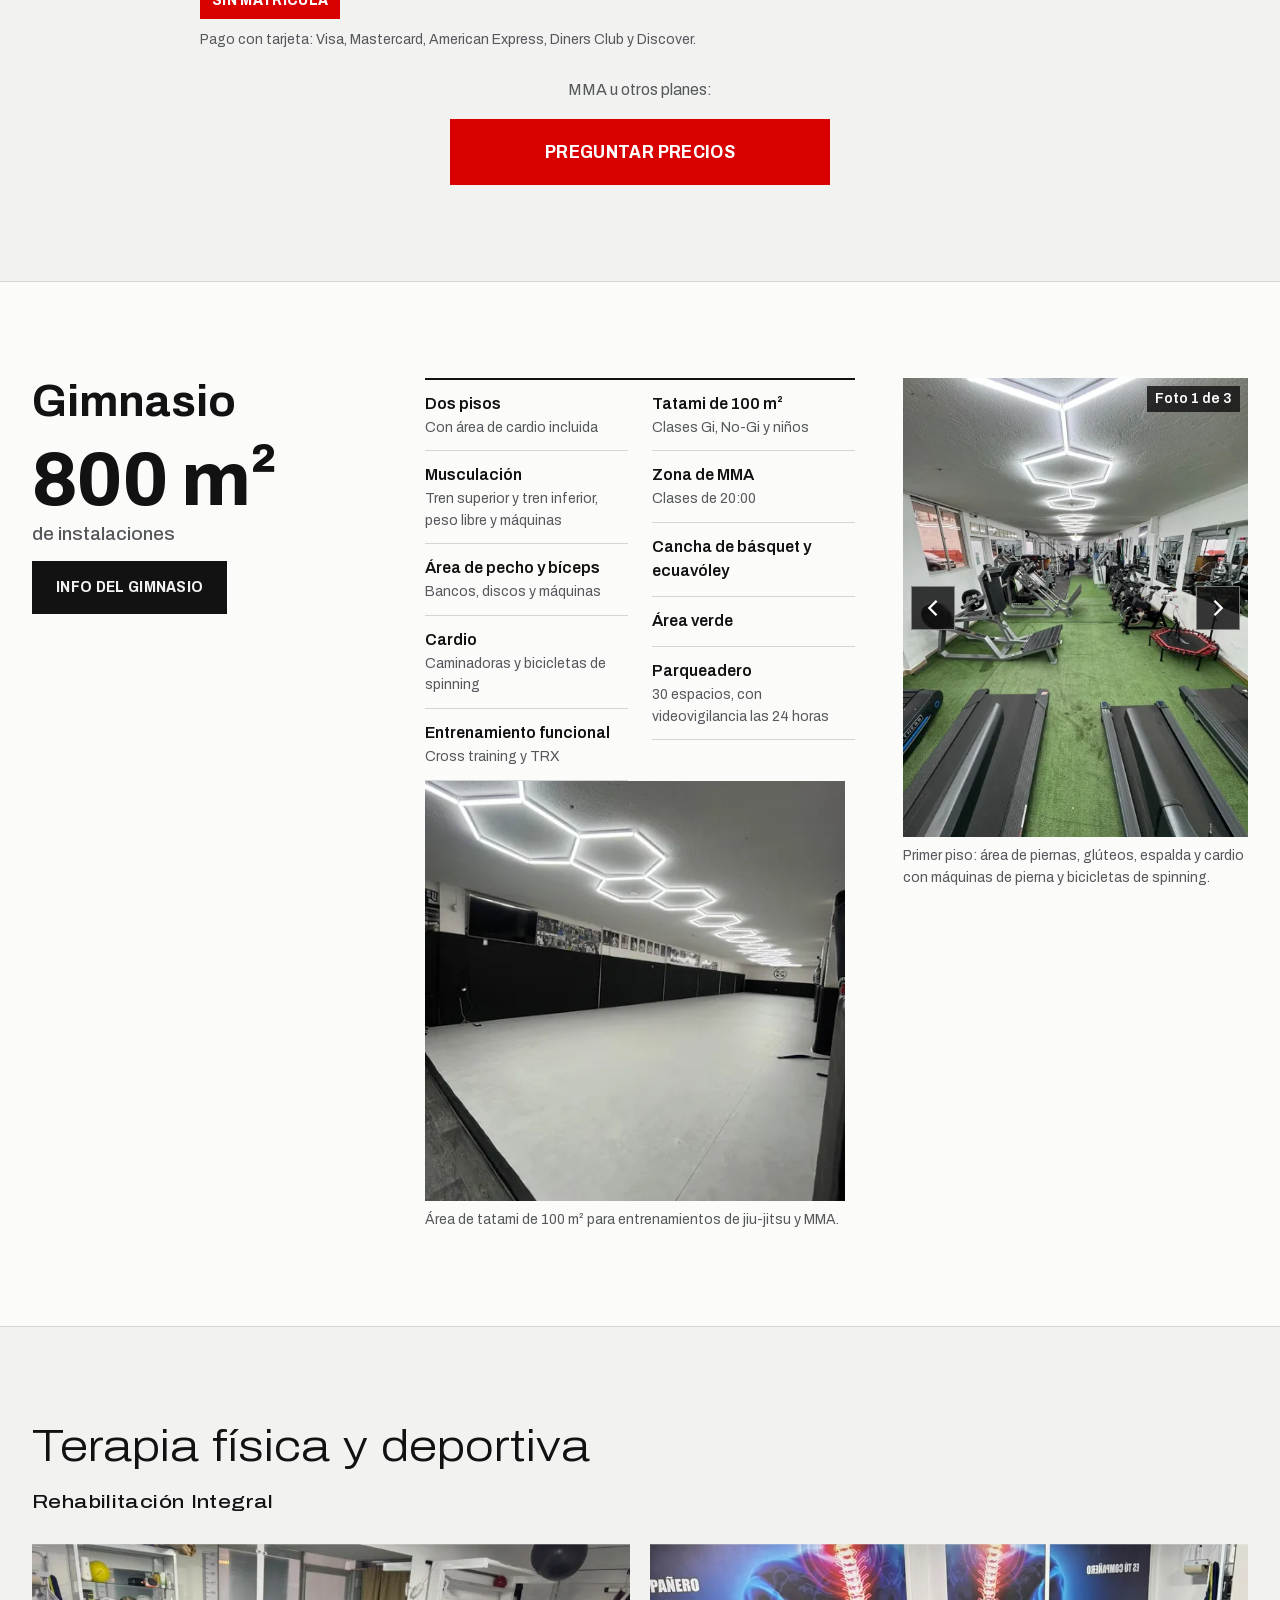
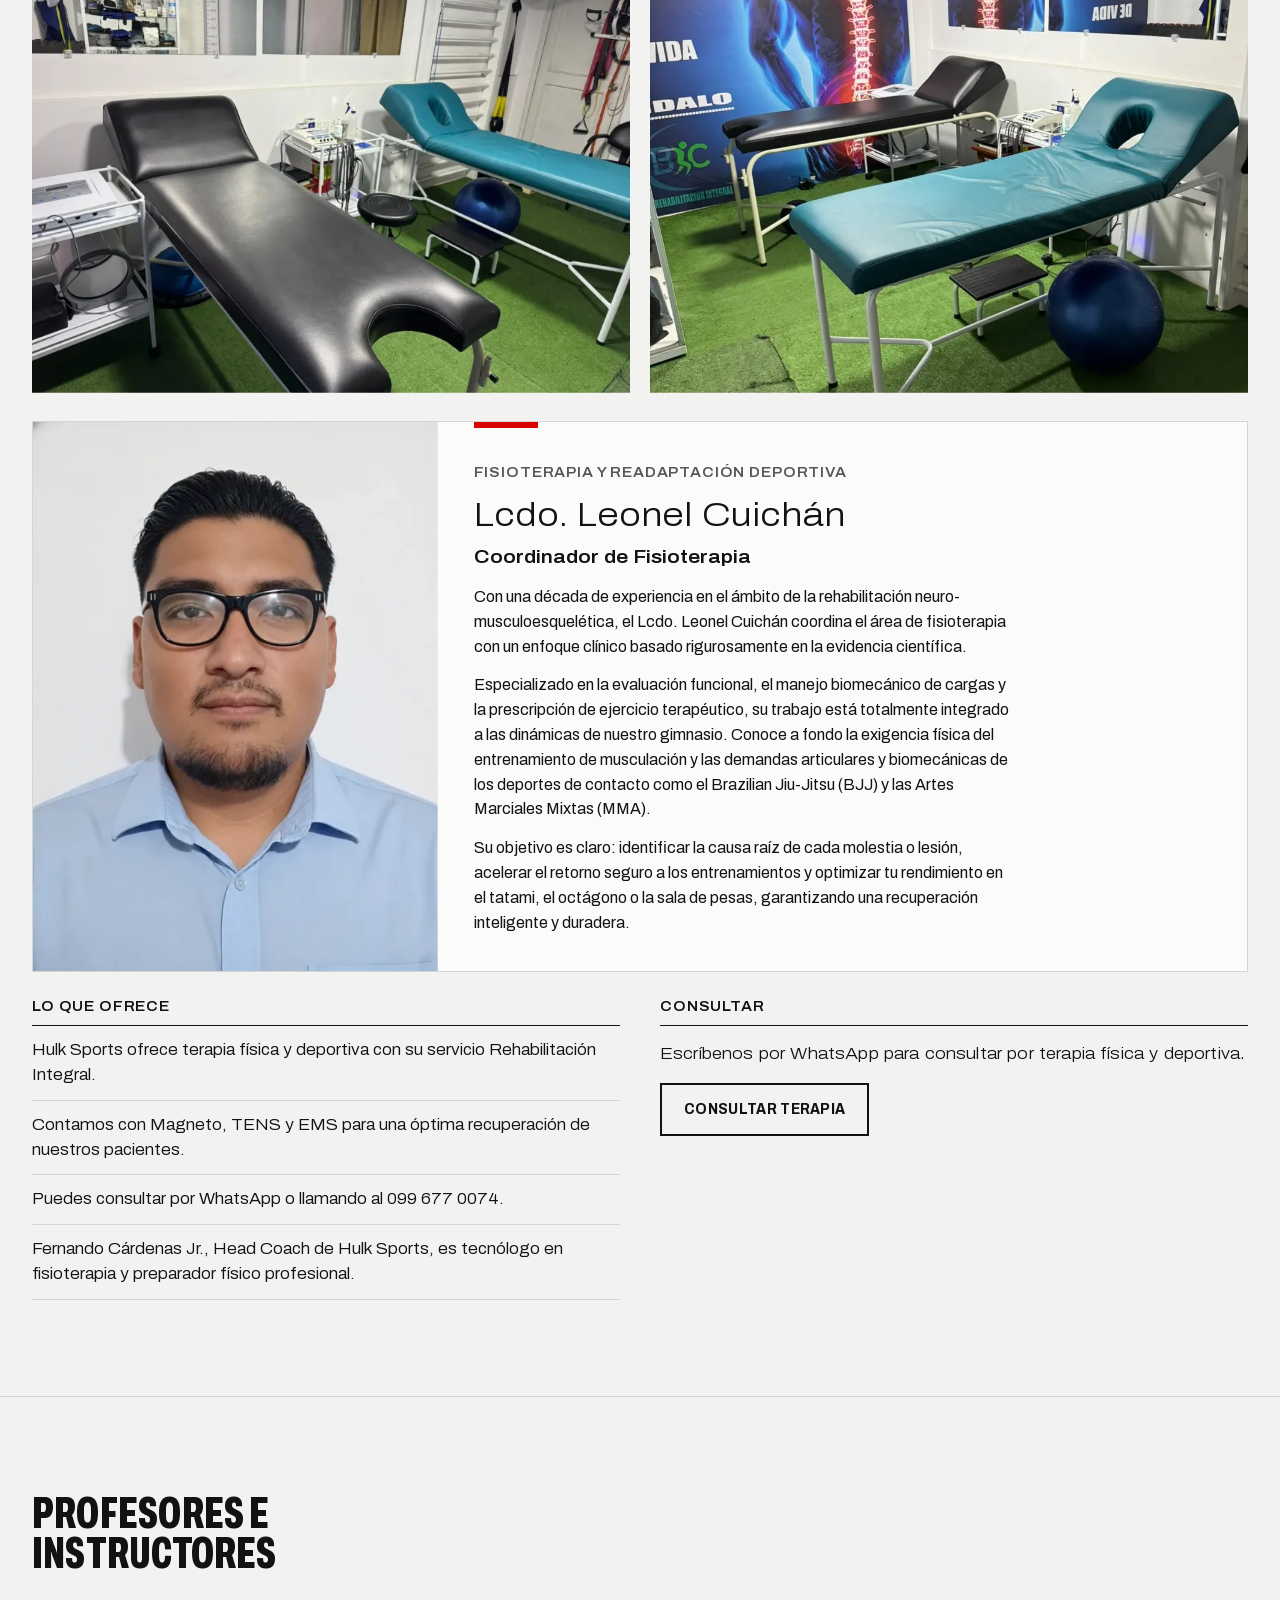
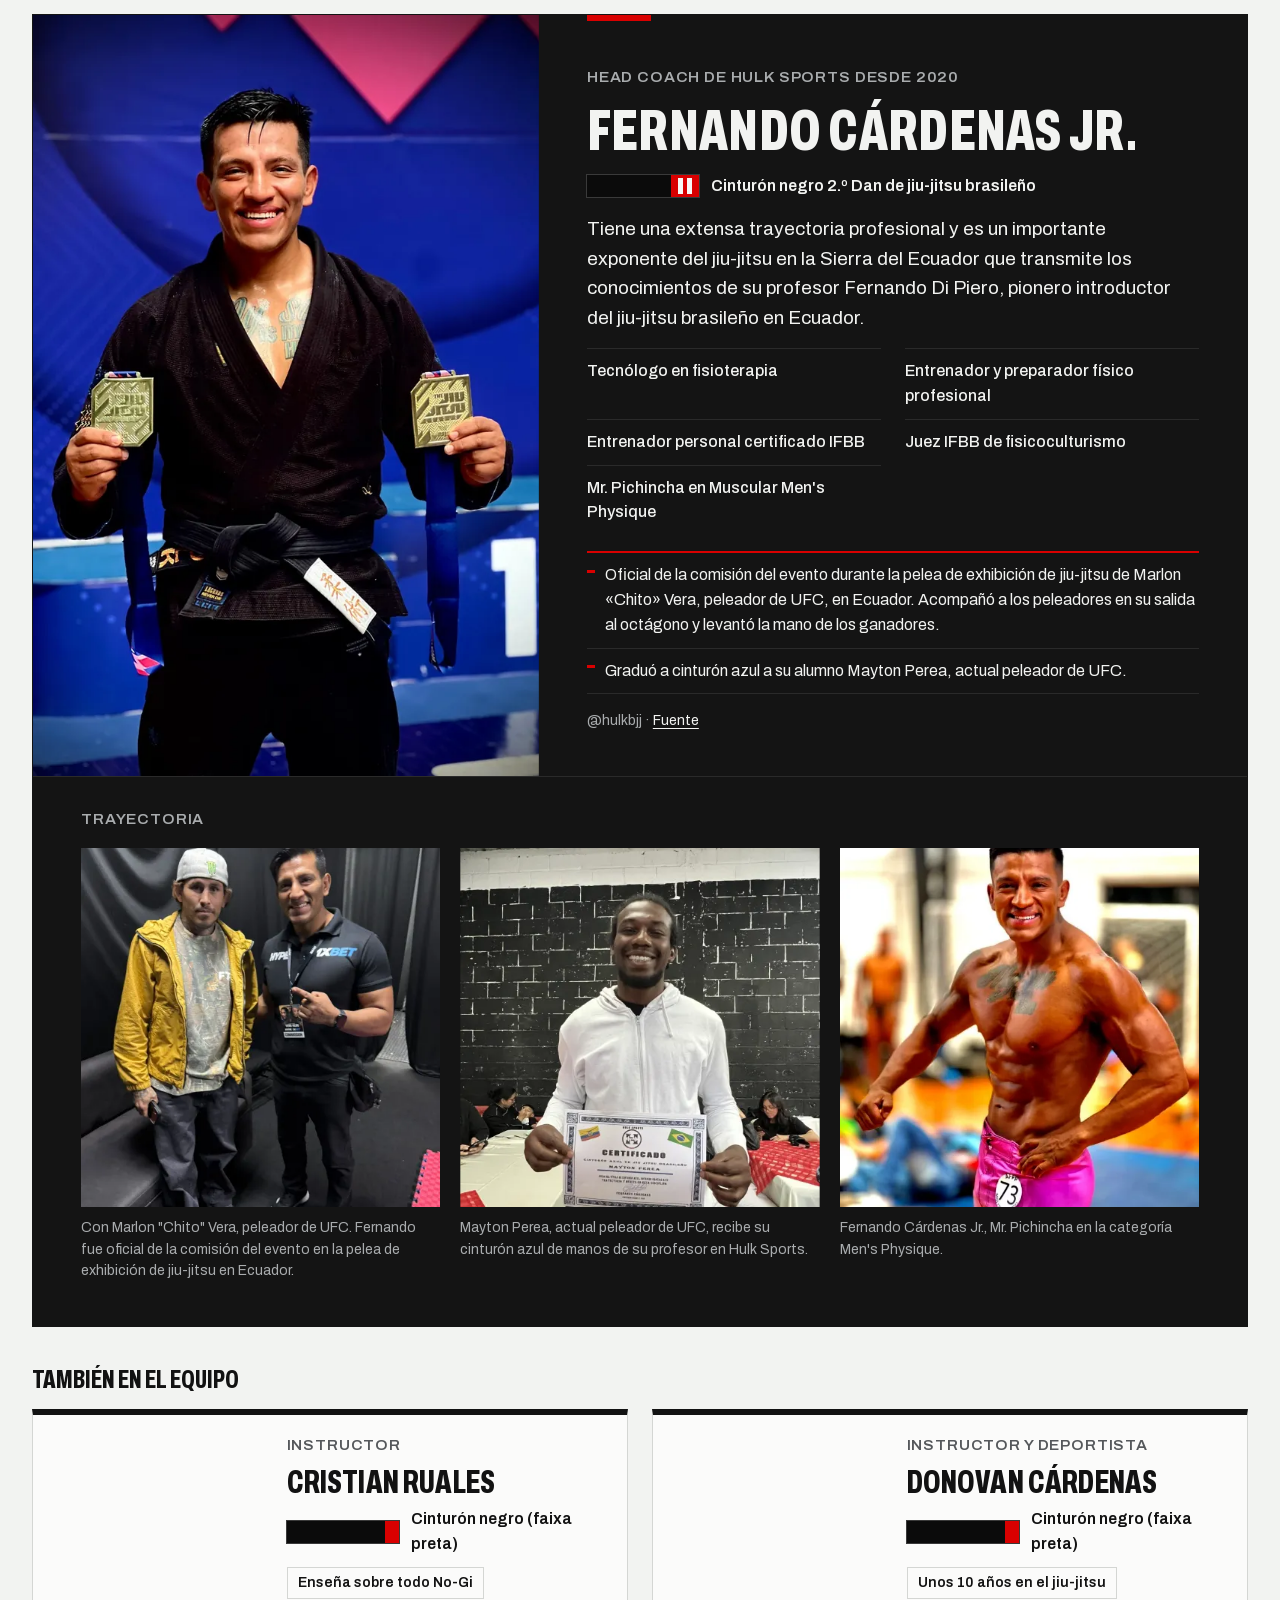
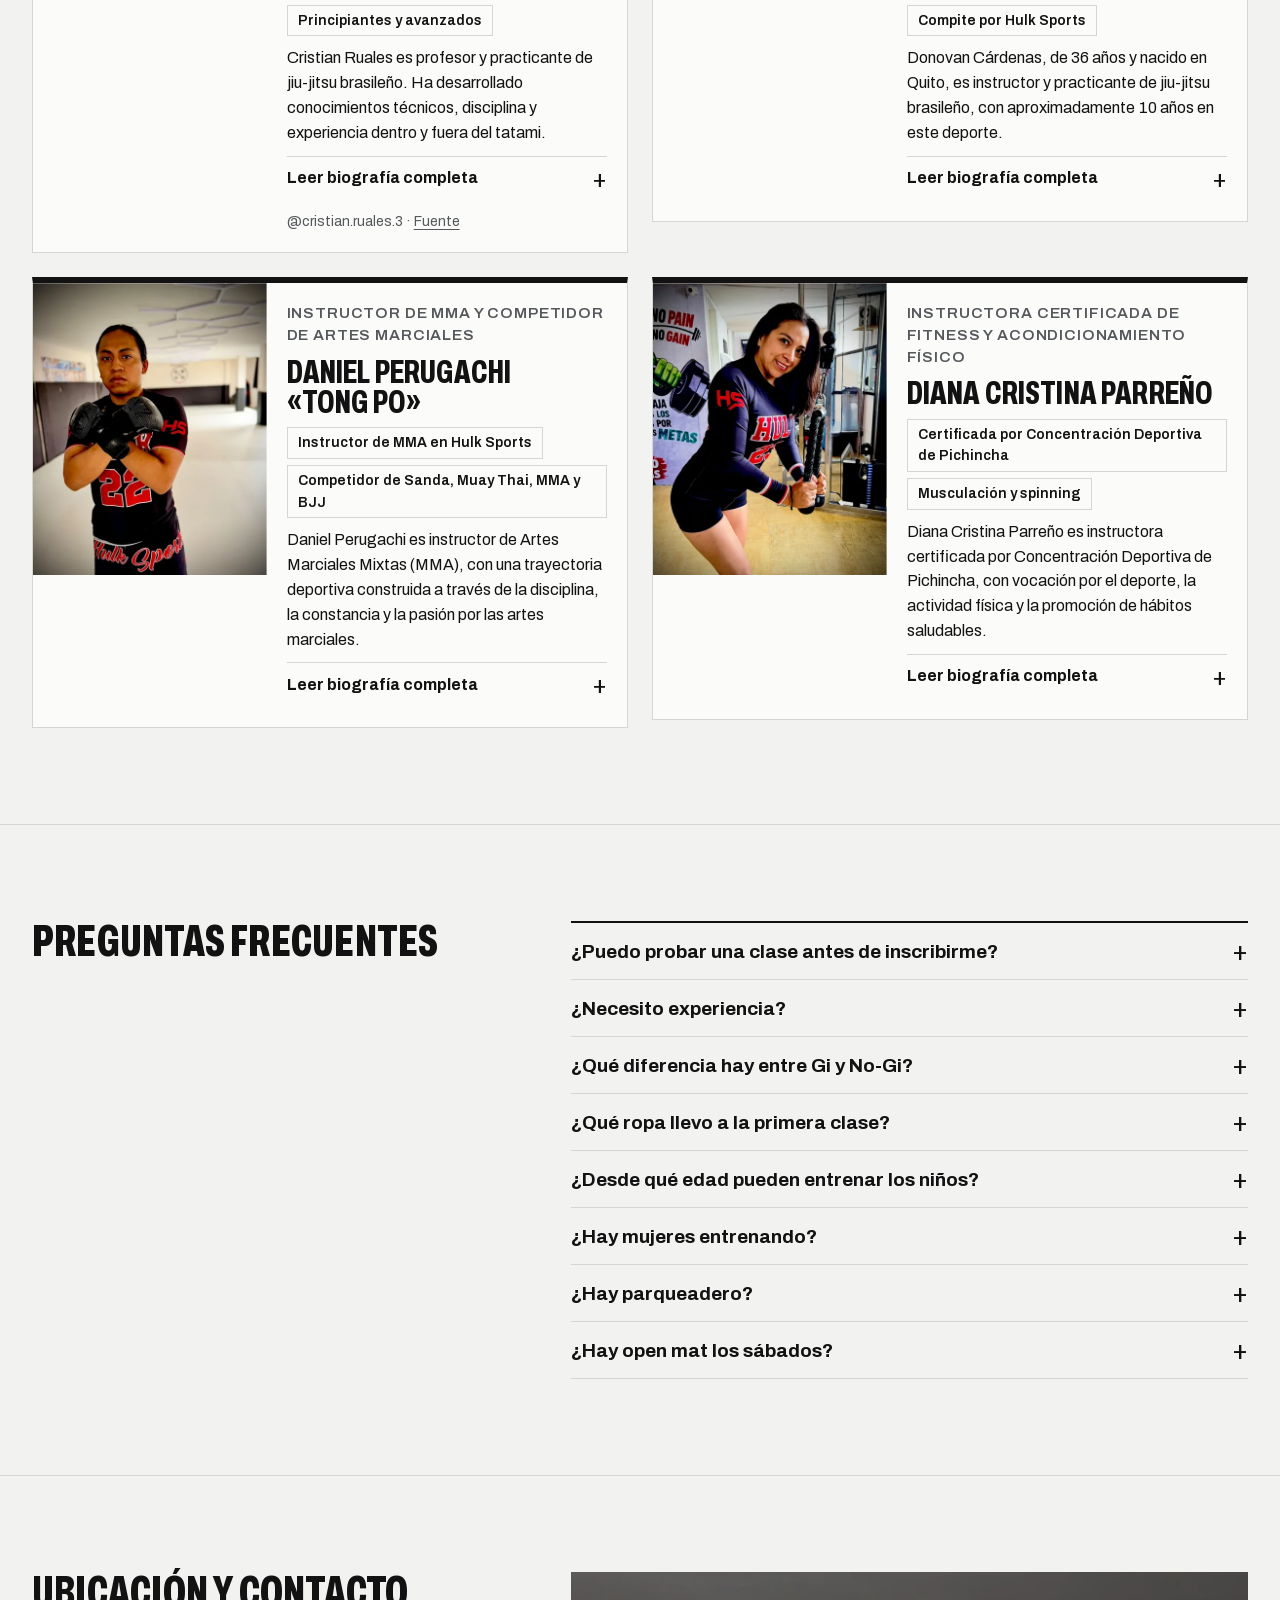
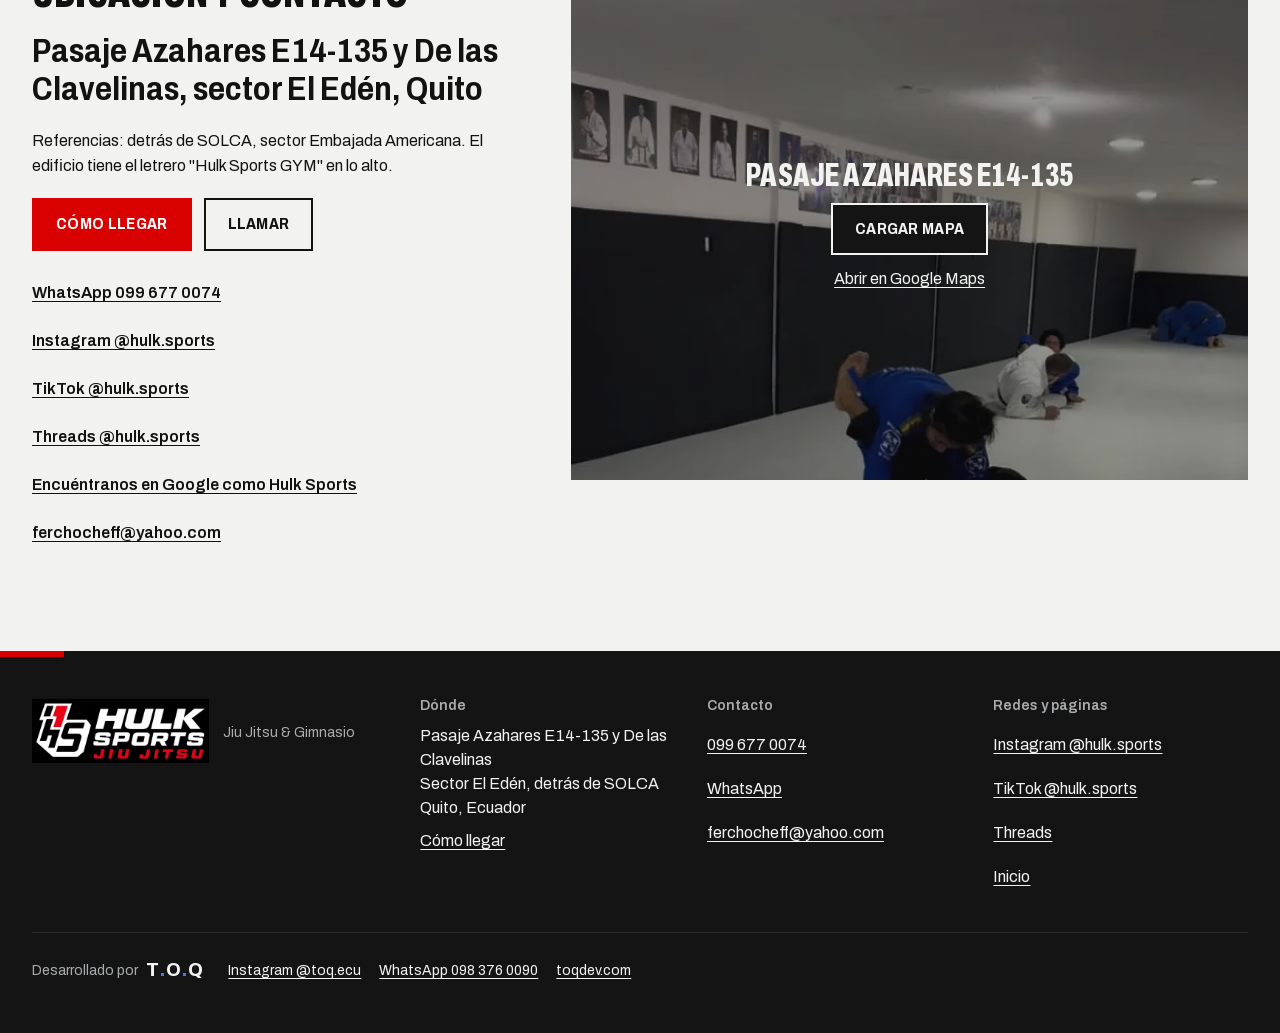
==== commit 58b7f8f5: "Redes sociales" ====
--- a/horarios-y-planes.html
+++ b/horarios-y-planes.html
@@ -546,6 +546,7 @@
         <ul class="redes">
           <li><a data-wa="general" href="https://wa.me/593996770074?text=Hola%20Hulk%20Sports%2C%20tengo%20una%20pregunta.">WhatsApp 099 677 0074</a></li>
           <li><a href="https://www.instagram.com/hulk.sports/" target="_blank" rel="noopener">Instagram @hulk.sports</a></li>
+          <li><a href="https://www.tiktok.com/@hulk.sports" target="_blank" rel="noopener">TikTok @hulk.sports</a></li>
           <li><a href="https://www.threads.net/@hulk.sports" target="_blank" rel="noopener">Threads @hulk.sports</a></li>
           <li><a href="https://g.co/kgs/xuQxfrq" target="_blank" rel="noopener">Encuéntranos en Google como Hulk Sports</a></li>
           <li><a href="mailto:ferchocheff@yahoo.com">ferchocheff@yahoo.com</a></li>
@@ -589,6 +590,7 @@
       <h2>Redes y páginas</h2>
       <ul>
         <li><a href="https://www.instagram.com/hulk.sports/" target="_blank" rel="noopener">Instagram @hulk.sports</a></li>
+        <li><a href="https://www.tiktok.com/@hulk.sports" target="_blank" rel="noopener">TikTok @hulk.sports</a></li>
         <li><a href="https://www.threads.net/@hulk.sports" target="_blank" rel="noopener">Threads</a></li>
         <li><a href="index.html">Inicio</a></li>
       </ul>
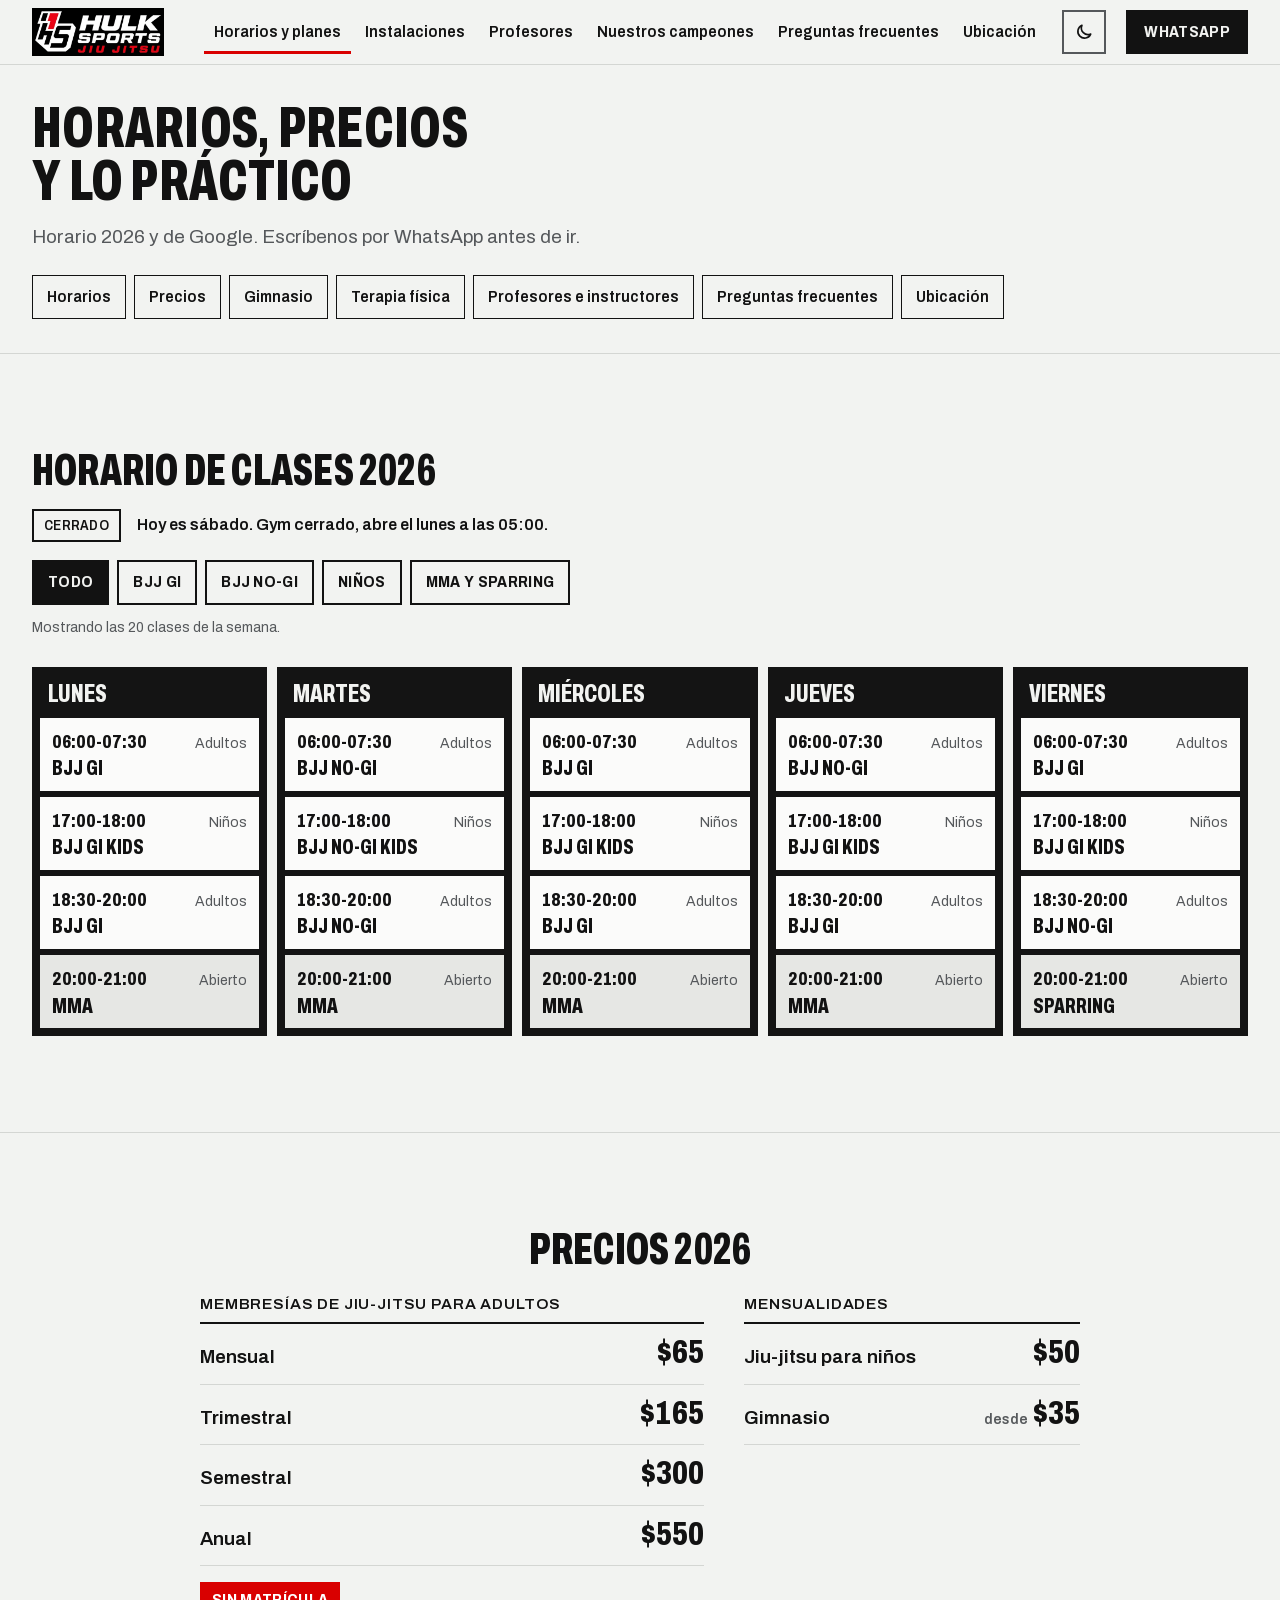
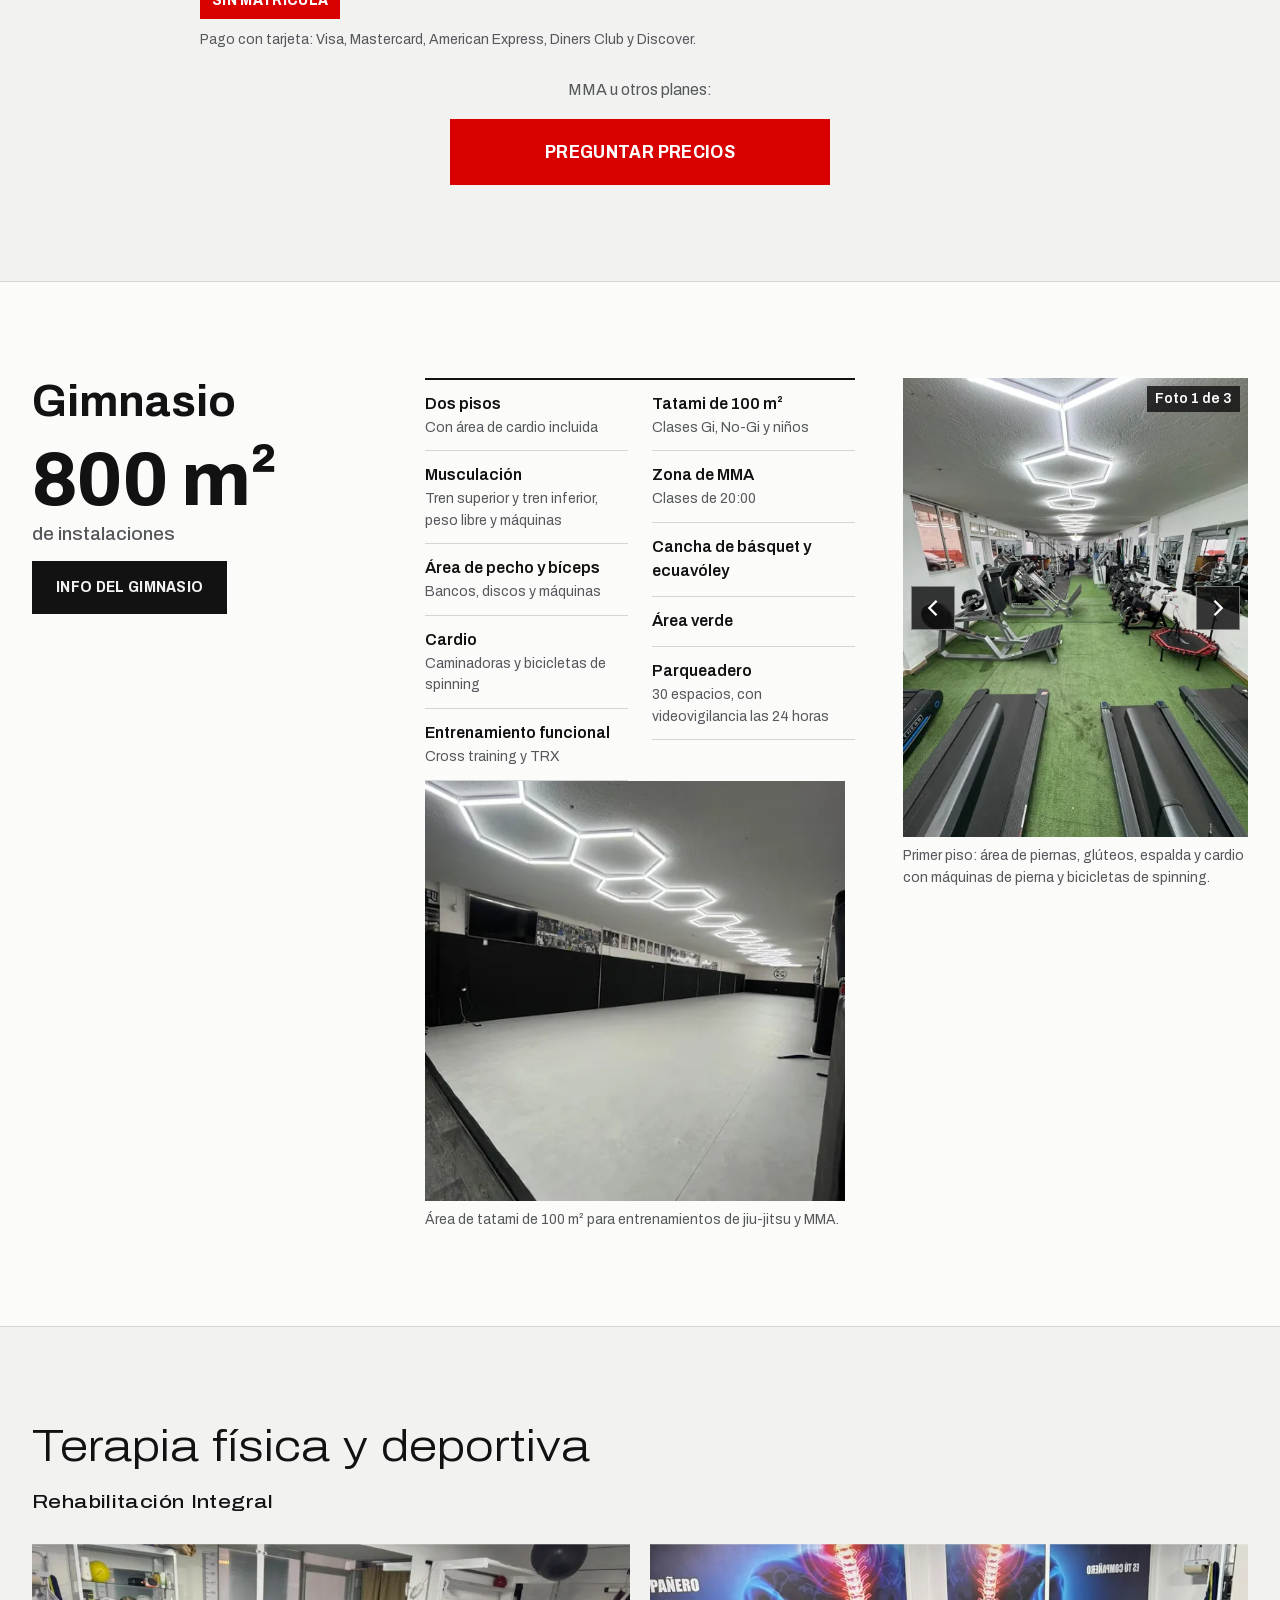
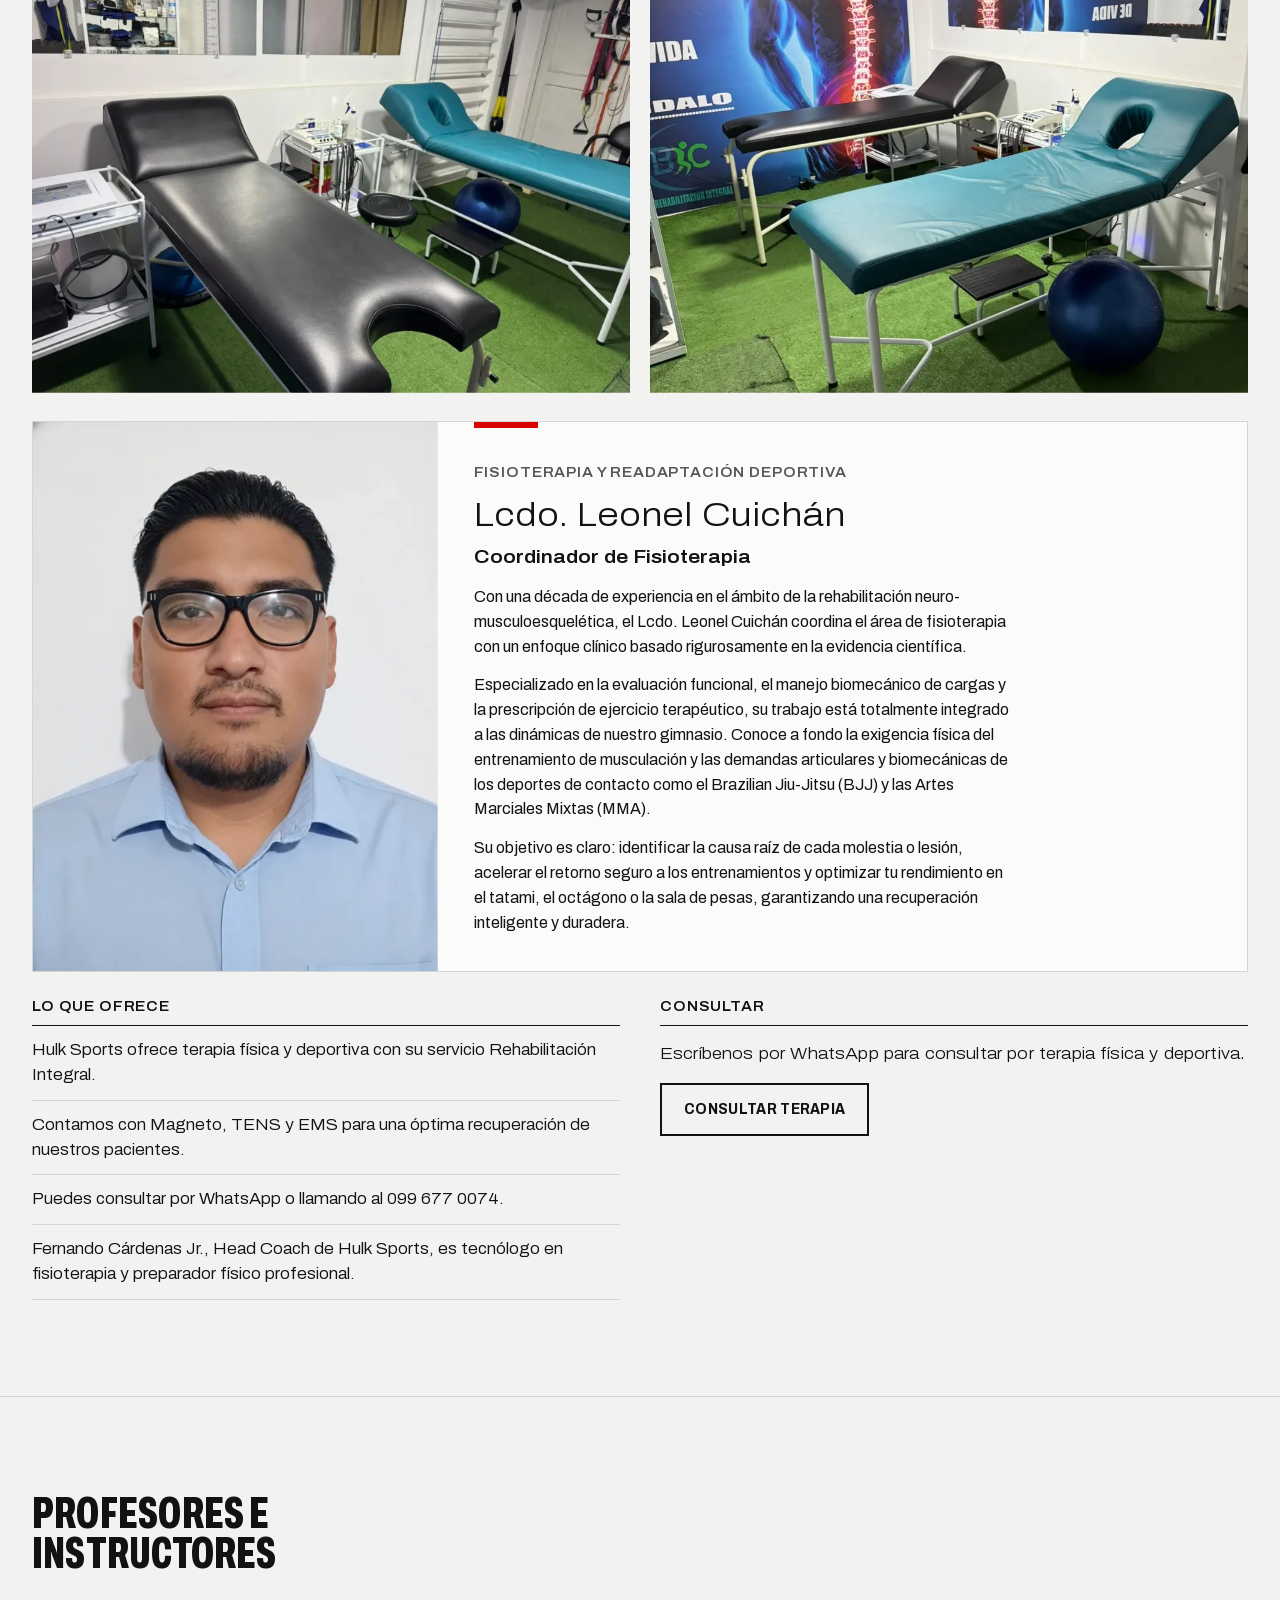
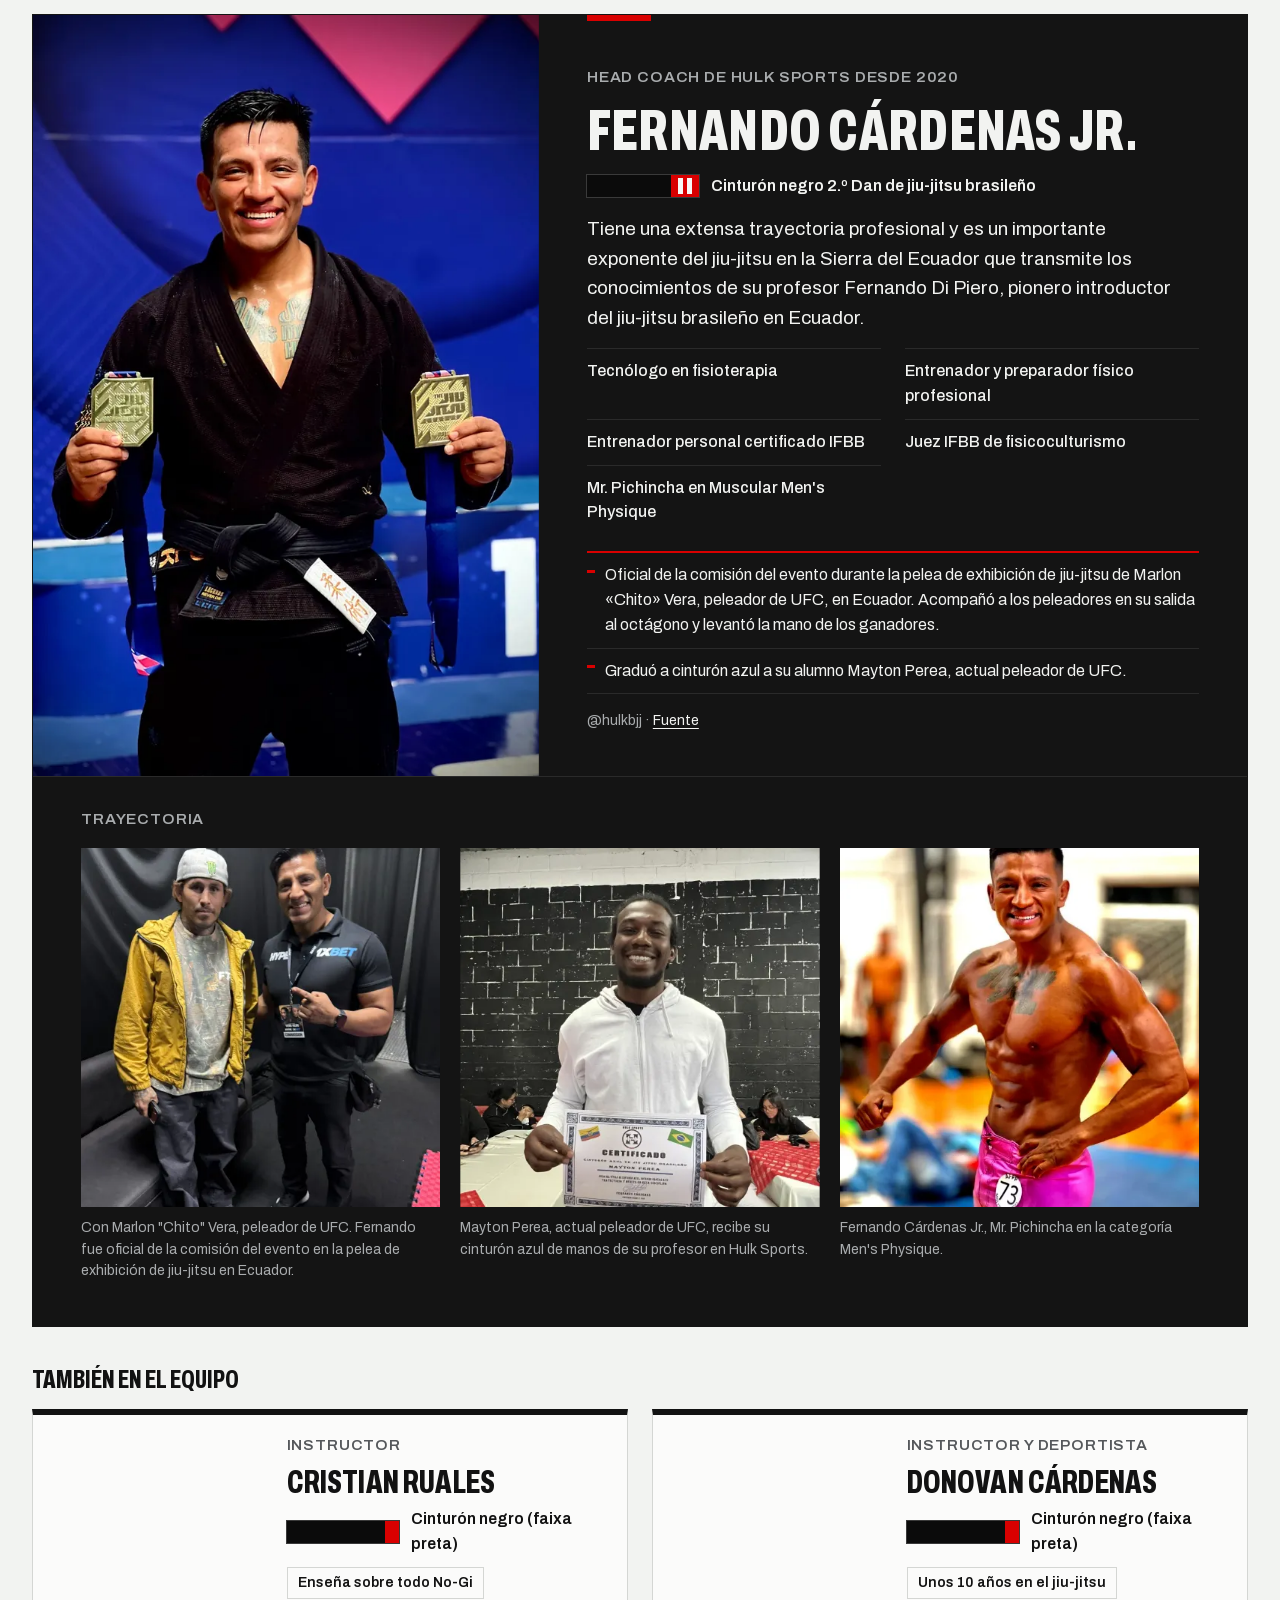
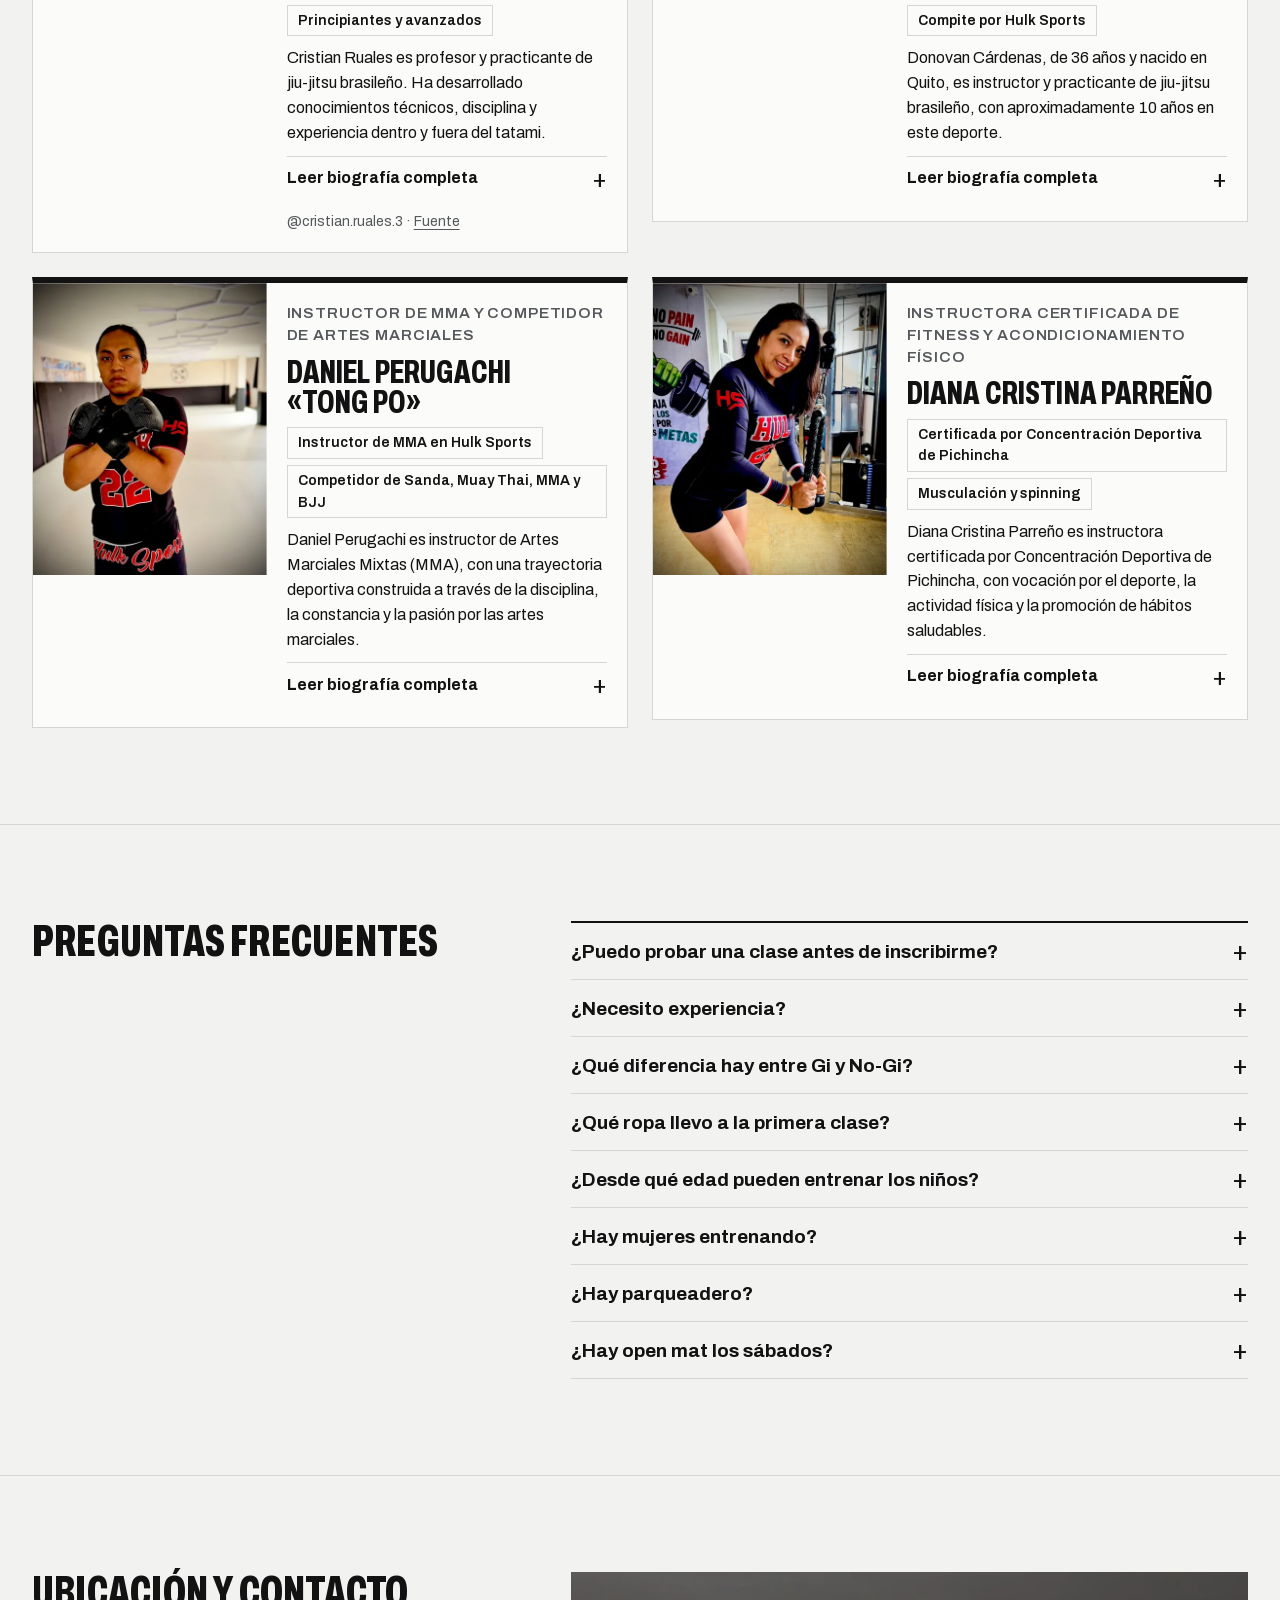
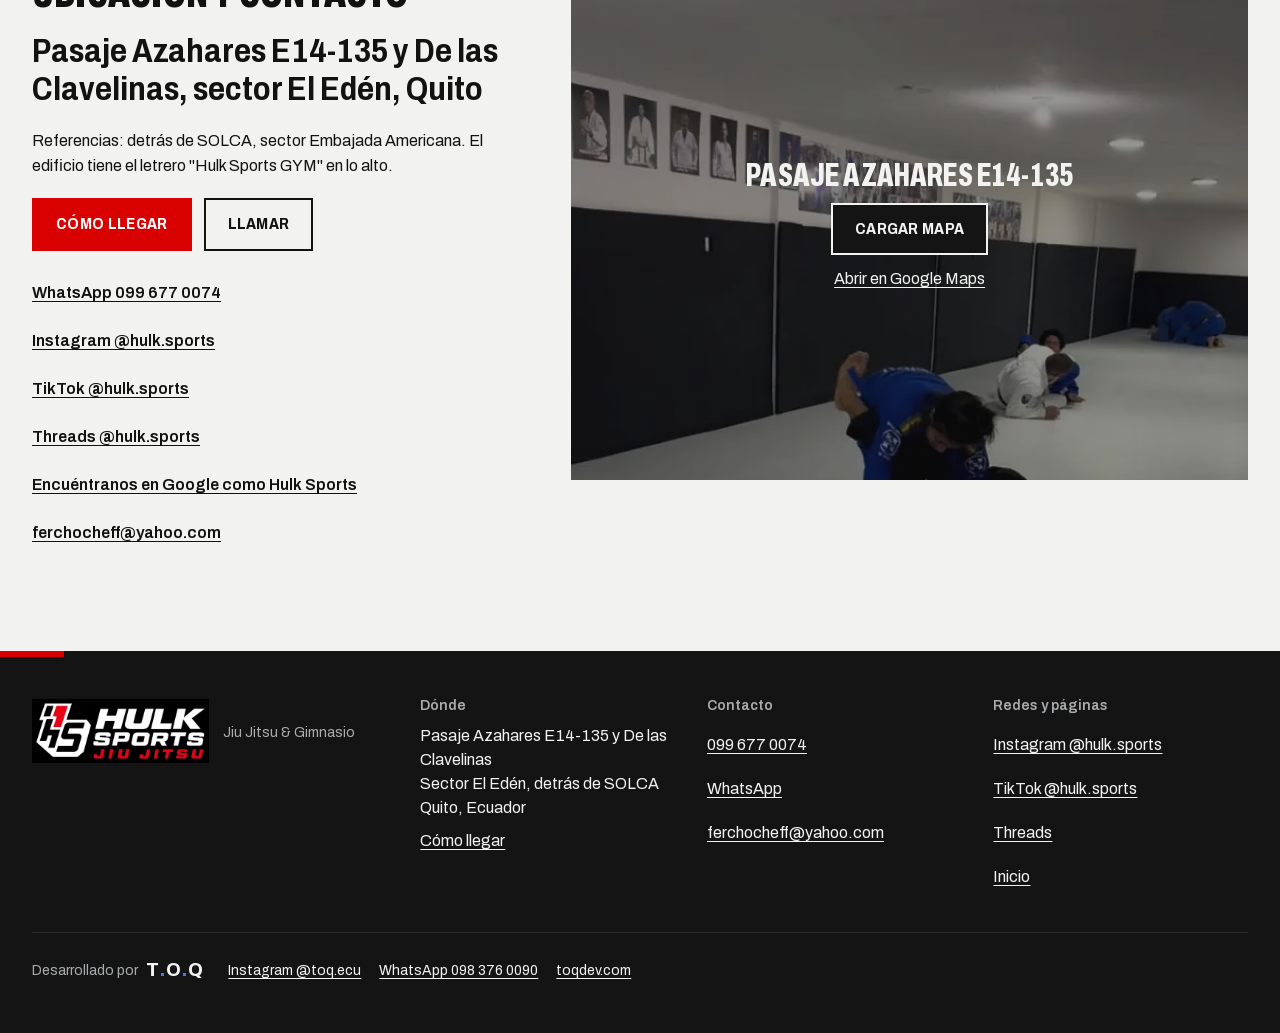
==== commit 197a9e07: "Actuaslización precios y promociones" ====
--- a/horarios-y-planes.html
+++ b/horarios-y-planes.html
@@ -183,7 +183,7 @@
           <h3>Mensualidades</h3>
           <ul class="tarifas-lista">
             <li><span>Jiu-jitsu para niños</span><strong>$50</strong></li>
-            <li><span>Gimnasio</span><strong>$50</strong></li>
+            <li><span>Gimnasio</span><strong><small>desde</small> $35</strong></li>
           </ul>
         </div>
       </div>
--- a/css/styles.css
+++ b/css/styles.css
@@ -565,6 +565,7 @@
 .tarifas-lista { list-style: none; margin: 0; padding: 0; }
 .tarifas-lista li { display: flex; justify-content: space-between; align-items: baseline; gap: 16px; padding: 12px 0; border-bottom: 1px solid var(--filo); font-weight: 600; font-size: var(--t-19); }
 .tarifas-lista strong { font-size: var(--t-33); font-weight: 800; font-stretch: 75%; font-variant-numeric: tabular-nums; line-height: 1; }
+.tarifas-lista strong small { font-size: var(--t-14); font-weight: 600; font-stretch: 100%; color: var(--gris); }
 .tarifas-sello { display: inline-block; margin: 16px 0 10px; padding: 6px 12px; background: var(--rojo); color: var(--sobre-rojo); font-weight: 700; font-stretch: 85%; text-transform: uppercase; letter-spacing: 0.02em; }
 .promo { display: grid; align-content: start; gap: 12px; padding: 24px; background: var(--franja); color: var(--franja-texto); box-shadow: inset 0 0 0 1px var(--franja-filo); }
 .promo[hidden] { display: none; }
